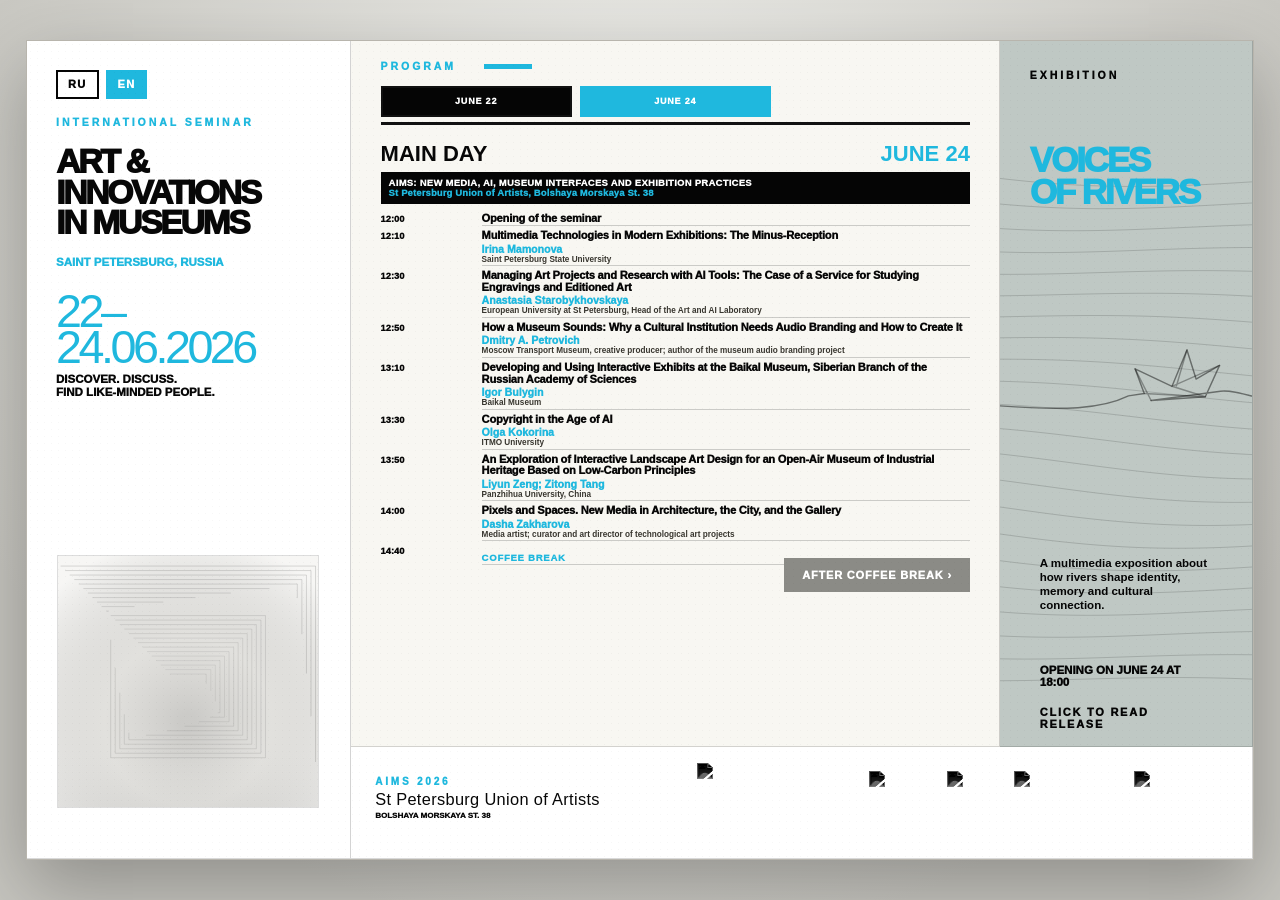
==== AIMs-2026_program_spb.html @ 12ee626b "Add files via upload" ====
<!doctype html>
<html lang="en">
<head>
<meta charset="utf-8"/>
<meta name="viewport" content="width=device-width,initial-scale=1"/>
<title>AIMs 2026 | Programme</title>
<style>

:root {
  --red:#d71920;
  --ink:#070707;
  --paper:#f4f2ea;
  --paper2:#fbfaf5;
  --muted:#716f68;
  --fold:rgba(0,0,0,.13);
}
*{box-sizing:border-box}
html,body{margin:0;min-height:100%;font-family:Arial,Helvetica,sans-serif;background:#cfcfca;color:var(--ink)}
body{overflow:hidden}
button{font:inherit;color:inherit}
.stage{
  width:100vw;height:100vh;padding:clamp(10px,2vw,26px);
  display:grid;place-items:center;
  background:radial-gradient(circle at 50% 25%,#f1f1ed 0,#c6c5bf 78%);
}
.booklet{
  position:relative;
  width:min(1600px,calc(100vw - clamp(20px,4vw,52px)));
  height:min(880px,calc(100vh - clamp(20px,4vw,52px)));
  min-height:660px;
  background:var(--paper);
  display:grid;
  grid-template-columns:.92fr 1.02fr 1.08fr 1.08fr;
  grid-template-rows:1fr 1fr;
  overflow:hidden;
  box-shadow:0 26px 70px rgba(0,0,0,.28);
  border:1px solid #b8b5ad;
}
.booklet::before{
  content:"";position:absolute;inset:0;z-index:4;pointer-events:none;
  background-image:radial-gradient(rgba(0,0,0,.28) .8px,transparent 1px);
  background-size:7px 7px;opacity:.105;mix-blend-mode:multiply;
}
.booklet::after{
  content:"";position:absolute;inset:0;z-index:5;pointer-events:none;
  background:
    linear-gradient(90deg, transparent 24.75%,var(--fold) 25%,transparent 25.45%,
      transparent 49.75%,rgba(0,0,0,.16) 50%,transparent 50.45%,
      transparent 74.75%,var(--fold) 75%,transparent 75.45%);
}
.panel{
  position:relative;overflow:hidden;padding:clamp(22px,2.3vw,38px);
  border-right:1px solid rgba(0,0,0,.17);
  border-bottom:1px solid rgba(0,0,0,.15);
  background:var(--paper2);
}
.panel>*{position:relative;z-index:2}
.dark{background:#050505;color:#f7f5ee}
.canvas{position:absolute;inset:0;width:100%;height:100%;z-index:0;display:block}
.kicker{
  font-weight:950;font-size:clamp(10px,.82vw,13px);
  letter-spacing:.28em;text-transform:uppercase;color:var(--red);
  margin-bottom:clamp(10px,1.4vw,20px);
}
.rule{display:inline-block;width:48px;height:5px;background:var(--red);vertical-align:middle;margin-left:10px}
.title{
  margin:0;
  font-family:"Arial Black",Arial,sans-serif;font-weight:950;
  font-size:clamp(40px,3.25vw,64px);
  line-height:.9;letter-spacing:-.065em;text-transform:uppercase;
}
.title.sm{font-size:clamp(31px,2.75vw,52px)}
.title.xs{font-size:clamp(23px,2.1vw,40px);line-height:.92}
.meta{font-weight:950;text-transform:uppercase;font-size:clamp(11px,.9vw,14px);line-height:1.1}
.red{color:var(--red)}
p{margin:0 0 9px;font-weight:800;font-size:clamp(11px,.9vw,14px);line-height:1.24}
.tiny{font-weight:950;font-size:10px;line-height:1.15;text-transform:uppercase;letter-spacing:.06em}
.cover{grid-row:1/3;background:#fff}
.cover .title{font-size:clamp(32px,2.72vw,50px);max-width:96%;letter-spacing:-.072em}
.cover .date{
  margin:clamp(14px,2vw,24px) 0 8px;
  color:var(--red);
  font-family:"Arial Black",Arial,sans-serif;font-size:clamp(38px,3.45vw,64px);
  line-height:.78;letter-spacing:-.075em;
}
.cover .tagline{margin-top:8px;max-width:220px}
.squareBox{
  position:absolute;left:clamp(26px,2.4vw,40px);right:clamp(26px,2.4vw,40px);bottom:clamp(50px,5.3vh,78px);
  height:31%;min-height:165px;border:1px solid #ddd;background:#f5f5f2;overflow:hidden;
}
.coverMiniLogos{
  position:absolute;left:clamp(28px,2.5vw,42px);bottom:clamp(18px,2.2vh,30px);
  display:flex;align-items:flex-end;gap:22px;color:#111;
}
.coverMiniLogos .aims{font-family:Georgia,serif;font-size:30px;line-height:.8}
.coverMiniLogos .c2{font-weight:950;font-size:11px;line-height:.9;text-transform:lowercase}
.program{grid-column:2;grid-row:1/3;background:#f8f7f2}
.day{display:grid;grid-template-columns:74px 1fr;gap:8px 14px;margin:12px 0 17px;padding-top:12px;border-top:3px solid #111}
.day h3{grid-column:1/-1;margin:0 0 2px;font-family:"Arial Black",Arial,sans-serif;font-size:clamp(17px,1.28vw,22px);line-height:.9;text-transform:uppercase;display:flex;justify-content:space-between;gap:12px}
.time,.item{font-weight:950;font-size:clamp(10px,.78vw,12px);text-transform:uppercase}
.item{border-bottom:1px solid #c9c4bb;padding-bottom:3px}
.programNote{position:absolute;left:clamp(22px,2.3vw,38px);right:clamp(22px,2.3vw,38px);bottom:clamp(22px,2.3vw,38px)}

.expect{grid-column:3;grid-row:1;background:#fff}
.expectList{display:grid;gap:clamp(10px,1.7vh,18px);margin-top:clamp(14px,2.6vh,28px)}
.expectItem{display:grid;grid-template-columns:48px 1fr;align-items:start;gap:12px}
.expectItem::before{content:"";width:48px;height:5px;background:var(--red);margin-top:.6em}
.expectItem span{font-family:"Arial Black",Arial,sans-serif;font-size:clamp(16px,1.42vw,27px);line-height:.96;letter-spacing:-.04em;text-transform:uppercase}

.installation{grid-column:4;grid-row:1;cursor:pointer}
.installation .title{margin-top:clamp(26px,5.8vh,58px);text-shadow:none;color:#050505}
.installation .releaseText{position:absolute;left:clamp(24px,2.3vw,38px);right:clamp(22px,2.3vw,38px);bottom:clamp(14px,1.6vw,24px);background:linear-gradient(90deg,rgba(191,200,196,.95),rgba(191,200,196,.68),transparent);padding:8px 8px 0 0;text-shadow:none;color:#050505}
.installation::after{content:none}

.exhibition{grid-column:3;grid-row:2;cursor:pointer}
.exhibition .title{margin-top:clamp(42px,9vh,92px);text-shadow:0 0 14px rgba(0,0,0,.95)}
.exhibition .releaseText{position:absolute;left:clamp(24px,2.3vw,38px);right:clamp(24px,2.3vw,38px);bottom:clamp(20px,2.3vw,38px);background:linear-gradient(90deg,rgba(0,0,0,.82),rgba(0,0,0,.38),transparent);padding:8px 8px 0 0;text-shadow:0 0 10px rgba(0,0,0,.98)}
.exhibition::after{content:none}
.photoFrame{display:none}.photoFrame.f2{right:10%;top:26%;width:18%;height:21%}

.venue{grid-column:4;grid-row:2;background:#fff}
.venue .placeTop{position:absolute;left:clamp(26px,2.4vw,40px);right:clamp(26px,2.4vw,40px);top:clamp(24px,2.4vw,38px)}
.venue .city{font-family:"Arial Black",Arial,sans-serif;font-size:clamp(40px,3.4vw,62px);line-height:.9;letter-spacing:-.06em;text-transform:uppercase;margin:18px 0 18px}
.venue .loc{font-family:"Arial Black",Arial,sans-serif;font-size:clamp(20px,1.8vw,34px);line-height:.9;letter-spacing:-.045em;text-transform:uppercase;margin-bottom:6px}
.logoStrip{
  position:absolute;left:clamp(20px,1.9vw,32px);right:clamp(20px,1.9vw,32px);bottom:clamp(22px,2.5vh,34px);
  height:clamp(44px,5.8vh,62px);background:#0b0b0b;overflow:hidden;border:1px solid #222;
  display:flex;align-items:center;justify-content:center;padding:6px 20px;
}
.logoRow{display:flex;align-items:center;justify-content:center;gap:clamp(10px,1.25vw,18px);width:100%;height:100%}
.logoRow img{max-height:100%;max-width:23%;object-fit:contain;filter:grayscale(1) contrast(1.15) brightness(1.12)}
.logoFallback{color:#fff;font-family:Georgia,serif;font-size:22px;letter-spacing:.12em;opacity:.9}
.footer{position:absolute;left:clamp(26px,2.4vw,40px);right:clamp(26px,2.4vw,40px);bottom:clamp(18px,2.3vh,30px)}

.tab{position:absolute;top:0;bottom:0;width:20px;background:var(--red);z-index:6;opacity:.96;mix-blend-mode:multiply}
.tab.t1{left:24.15%} .tab.t2{left:74.9%}

.releaseModal{
  position:fixed;inset:0;background:rgba(0,0,0,.72);z-index:100;
  display:none;align-items:center;justify-content:center;padding:24px;
}
.releaseModal.open{display:flex}
.modalCard{
  width:min(760px,calc(100vw - 40px));max-height:min(760px,calc(100vh - 40px));
  overflow:auto;background:#f8f6ee;color:#080808;border:2px solid #111;
  box-shadow:18px 18px 0 rgba(215,25,32,.85);padding:34px 38px;
}
.modalCard h2{font-family:"Arial Black",Arial,sans-serif;font-size:44px;line-height:.9;letter-spacing:-.06em;text-transform:uppercase;margin:0 0 18px}
.modalCard p{font-size:15px;line-height:1.45;font-weight:650;text-transform:none;white-space:pre-line}
.closeBtn{
  position:sticky;top:0;float:right;margin:-16px -16px 12px 16px;
  border:0;background:#050505;color:#fff;padding:10px 13px;cursor:pointer;
  font-weight:950;text-transform:uppercase;letter-spacing:.1em;
}
.clickHint{font-weight:950;letter-spacing:.16em;text-transform:uppercase;color:#bbb;font-size:11px;margin-top:8px}
.projectMeta{font-weight:950;text-transform:uppercase;color:var(--red);font-size:clamp(11px,.9vw,14px);line-height:1.08;margin-top:8px}

.mobilePager{display:none}

@media(max-width:1100px){
  body{overflow:auto}
  .stage{height:auto;min-height:100vh;padding:0;background:#d3d2cc;display:block}
  .booklet{
    width:100%;height:auto;min-height:0;display:block;border:0;box-shadow:none;background:#d3d2cc;overflow:visible;
  }
  .booklet::before,.booklet::after,.tab{display:none}
  .panel{
    min-height:100svh;border:0;border-bottom:1px solid #bcb7ad;padding:32px 24px;
    display:block;
  }
  .expect{min-height:auto;padding-bottom:46px}
  .expectList{margin-top:24px;gap:18px}
  .venue{min-height:auto;padding-bottom:36px}
  .cover .title{font-size:clamp(38px,12vw,70px)}
  .cover .date{font-size:clamp(48px,14vw,86px)}
  .squareBox{left:24px;right:24px;bottom:76px;height:30%;min-height:190px}
  .programNote{position:relative;left:auto;right:auto;bottom:auto;margin-top:22px}
  .day{grid-template-columns:62px 1fr}
  .time,.item{font-size:12px}
  .expectList{gap:26px;margin-top:36px}
  .expectItem span{font-size:clamp(24px,7.4vw,42px)}
  .installation .title,.exhibition .title{margin-top:16vh;font-size:clamp(44px,14vw,78px)}
  .installation .releaseText,.exhibition .releaseText{position:absolute;left:clamp(24px,2.3vw,38px);right:clamp(24px,2.3vw,38px);bottom:clamp(20px,2.3vw,38px);background:linear-gradient(90deg,rgba(0,0,0,.82),rgba(0,0,0,.38),transparent);padding:8px 8px 0 0;text-shadow:0 0 10px rgba(0,0,0,.98)}
  .venue .placeTop,.footer{position:relative;left:auto;right:auto;top:auto;bottom:auto}
  .venue .city{font-size:clamp(48px,15vw,88px)}
  .venue .loc{font-size:clamp(24px,8vw,44px)}
  .logoStrip{position:relative;left:auto;right:auto;bottom:auto;margin:26px 0 0;height:58px}
  .mobilePager{display:none!important}
}

.mobileHint{display:none}
@media(max-width:1100px){
  .mobileHint{
    display:block;position:fixed;right:12px;bottom:12px;z-index:90;
    background:#050505;color:#fff;padding:8px 10px;
    font-weight:950;font-size:10px;letter-spacing:.12em;text-transform:uppercase;
  }
}

.mobileHint{display:none}
@media(max-width:1100px){
  .mobileHint{
    display:block;position:fixed;right:12px;bottom:12px;z-index:90;
    background:#050505;color:#fff;padding:8px 10px;
    font-weight:950;font-size:10px;letter-spacing:.12em;text-transform:uppercase;
  }
  .expect{min-height:auto;padding-bottom:46px}
  .expectList{margin-top:24px;gap:18px}
}

/* v15 overrides */
.booklet{grid-template-columns:.92fr 1.02fr 1.08fr 1.08fr!important}
.tab.t1,.tab.t2{display:none!important}
.program{border-left:18px solid var(--red);padding-left:clamp(22px,2.3vw,38px)!important}
.exhibition{grid-column:3!important;grid-row:1/3!important;min-height:100%!important;padding-right:clamp(22px,2.3vw,38px)!important}
.installation{grid-column:4!important;grid-row:1!important;min-height:0!important}
.venue{grid-column:4!important;grid-row:2!important}
.exhibition .title{margin-top:clamp(86px,18vh,160px)!important}
.exhibition .releaseText{bottom:clamp(26px,3vh,44px)!important}
.installation .title{margin-top:clamp(32px,6.5vh,68px)!important}
.installation .releaseText{bottom:clamp(18px,2.2vh,30px)!important}
@media(max-width:1100px){
  .booklet{display:flex!important;flex-direction:column!important}
  .program{border-left:0!important;padding-left:24px!important}
  .cover{order:1}.program{order:2}.installation{order:3}.exhibition{order:4}.venue{order:5}
  .exhibition{grid-column:auto!important;grid-row:auto!important;min-height:100svh!important}
  .installation{grid-column:auto!important;grid-row:auto!important;min-height:100svh!important}
}


/* v17 layout: two long exhibition panels + shared bottom location strip */
.booklet{
  grid-template-columns:.92fr 1.02fr 1.08fr 1.08fr!important;
  grid-template-rows:3fr 1fr!important;
}
.exhibition{
  grid-column:3!important;
  grid-row:1!important;
  min-height:0!important;
  padding-right:clamp(22px,2.3vw,38px)!important;
}
.installation{
  grid-column:4!important;
  grid-row:1!important;
  min-height:0!important;
}
.venue{
  grid-column:3/5!important;
  grid-row:2!important;
  z-index:2!important;
  display:grid!important;
  grid-template-columns:1fr 1fr!important;
  gap:clamp(18px,2vw,34px)!important;
  align-items:center!important;
  padding:clamp(18px,2vw,30px)!important;
}
.venue .placeTop{
  position:relative!important;
  left:auto!important;right:auto!important;top:auto!important;
}
.venue .city{
  font-size:clamp(28px,2.35vw,44px)!important;
  margin:0 0 8px!important;
}
.venue .loc{
  font-size:clamp(15px,1.18vw,22px)!important;
  margin:0 0 4px!important;
}
.logoStrip{
  position:relative!important;
  left:auto!important;right:auto!important;bottom:auto!important;
  height:clamp(44px,6vh,64px)!important;
  margin:0!important;
}
.footer{display:none!important}
.exhibition .title{
  margin-top:clamp(46px,8vh,90px)!important;
}
.installation .title{
  margin-top:clamp(42px,7vh,82px)!important;
}
.exhibition .releaseText,
.installation .releaseText{
  bottom:clamp(18px,2.2vh,32px)!important;
}
@media(max-width:1100px){
  .booklet{
    grid-template-rows:none!important;
    display:flex!important;
    flex-direction:column!important;
  }
  .cover{order:1}
  .program{order:2}
  .installation{order:3}
  .exhibition{order:4}
  .venue{
    order:5;
    grid-column:auto!important;
    grid-row:auto!important;
    display:block!important;
    min-height:auto!important;
    padding:32px 24px 38px!important;
  }
  .logoStrip{
    height:58px!important;
    margin-top:24px!important;
  }
}


/* v18 fixes */
.booklet{
  grid-template-columns:.88fr 1fr 1fr 1fr!important;
  grid-template-rows:3fr 1fr!important;
}
.program,.exhibition,.installation{width:auto!important}
.tab,.tab.t1,.tab.t2{display:none!important}
.program{
  border-left:0!important;
  padding-left:clamp(22px,2.3vw,38px)!important;
}
.exhibition{
  grid-column:3!important;
  grid-row:1!important;
  min-height:0!important;
}
.installation{
  grid-column:4!important;
  grid-row:1!important;
  min-height:0!important;
}
.venue{
  grid-column:3/5!important;
  grid-row:2!important;
  display:grid!important;
  grid-template-columns:1fr 1fr!important;
  gap:clamp(18px,2vw,34px)!important;
  align-items:center!important;
  padding:clamp(18px,2vw,30px)!important;
  box-shadow:none!important;
}
.booklet:after{
  background:
    linear-gradient(90deg,
      transparent 21.75%,rgba(0,0,0,.11) 22%,transparent 22.35%,
      transparent 46.5%,rgba(0,0,0,.13) 46.75%,transparent 47.1%,
      transparent 71.5%,rgba(0,0,0,.11) 71.75%,transparent 72.1%)!important;
}
.exhibition::after{
  content:""!important;
  position:absolute!important;
  right:-10%!important;
  top:22%!important;
  width:min(23vw,260px)!important;
  height:min(23vw,260px)!important;
  border-radius:50%!important;
  background:rgba(215,25,32,.38)!important;
  z-index:1!important;
  mix-blend-mode:screen!important;
  pointer-events:none!important;
}
.exhibition .title{margin-top:clamp(48px,8vh,92px)!important}
.installation .title{margin-top:clamp(42px,7vh,82px)!important}
.venue .placeTop{
  position:relative!important;
  left:auto!important;right:auto!important;top:auto!important;
}
.venue .city{font-size:clamp(28px,2.35vw,44px)!important;margin:0 0 8px!important}
.venue .loc{font-size:clamp(15px,1.18vw,22px)!important;margin:0 0 4px!important}
.logoStrip{
  position:relative!important;
  left:auto!important;right:auto!important;bottom:auto!important;
  height:clamp(44px,6vh,64px)!important;
  margin:0!important;
}
.footer{display:none!important}
@media(max-width:1100px){
  .booklet{display:flex!important;flex-direction:column!important}
  .cover{order:1}.program{order:2}.installation{order:3}.exhibition{order:4}.venue{order:5}
  .installation,.exhibition{min-height:100svh!important;grid-column:auto!important;grid-row:auto!important}
  .venue{
    grid-column:auto!important;grid-row:auto!important;
    display:block!important;min-height:auto!important;
    padding:32px 24px 38px!important;
  }
  .logoStrip{height:58px!important;margin-top:24px!important}
  .booklet:after{display:none!important}
}


/* v19 fixes */
.booklet{
  grid-template-columns:.88fr 1fr 1fr 1fr!important;
  grid-template-rows:3fr 1fr!important;
}
.booklet:after{display:none!important}
.tab,.tab.t1,.tab.t2{display:none!important}

/* keep both exhibition panels black on all sizes and keep titles visible */
.installation,
.installation.dark{
  background:#050505!important;
  color:#f7f5ee!important;
}
.installation .title{
  color:#f7f5ee!important;
  margin-top:clamp(34px,6.2vh,70px)!important;
  text-shadow:0 0 14px rgba(0,0,0,.95)!important;
}
.installation .releaseText{
  background:linear-gradient(90deg,rgba(0,0,0,.78),rgba(0,0,0,.36),transparent)!important;
  color:#f7f5ee!important;
  text-shadow:0 0 10px rgba(0,0,0,.98)!important;
  bottom:clamp(16px,2vh,30px)!important;
}
.exhibition .title{
  margin-top:clamp(44px,7vh,82px)!important;
}
.exhibition .releaseText{
  bottom:clamp(16px,2vh,30px)!important;
}

/* flat, compact location/partners strip */
.venue{
  grid-column:3/5!important;
  grid-row:2!important;
  display:grid!important;
  grid-template-columns:auto 1fr!important;
  gap:clamp(16px,2vw,28px)!important;
  align-items:center!important;
  min-height:0!important;
  padding:clamp(12px,1.45vw,20px) clamp(18px,2vw,28px)!important;
  box-shadow:none!important;
}
.venue .placeTop{
  position:relative!important;
  left:auto!important;right:auto!important;top:auto!important;
}
.venue .city{display:none!important}
.venue .kicker{margin-bottom:8px!important}
.venue .loc{
  font-size:clamp(18px,1.45vw,26px)!important;
  margin:0 0 4px!important;
  line-height:.92!important;
}
.venue .meta{
  font-size:clamp(10px,.72vw,12px)!important;
}
.logoStrip{
  position:relative!important;
  left:auto!important;right:auto!important;bottom:auto!important;
  height:clamp(38px,5vh,54px)!important;
  margin:0!important;
  padding:5px 10px!important;
}
.logoRow{
  justify-content:flex-end!important;
  gap:clamp(12px,1.6vw,24px)!important;
}
.logoRow img{
  max-height:100%!important;
  max-width:22%!important;
}
.footer{display:none!important}

@media(max-width:1100px){
  .booklet{
    display:flex!important;
    flex-direction:column!important;
    grid-template-rows:none!important;
  }
  .booklet:after{display:none!important}
  .cover{order:1}
  .program{order:2}
  .installation{order:3}
  .exhibition{order:4}
  .venue{order:5}
  .installation,.exhibition{
    min-height:100svh!important;
    grid-column:auto!important;
    grid-row:auto!important;
  }
  .installation .title,.exhibition .title{
    margin-top:clamp(52px,12vh,96px)!important;
  }
  .venue{
    display:block!important;
    min-height:auto!important;
    padding:24px 24px 28px!important;
  }
  .logoStrip{
    height:54px!important;
    margin-top:20px!important;
  }
  .logoRow{justify-content:center!important}
}


/* v20 requested fixes */
html,body{overflow-x:hidden!important}
.stage{overflow-x:hidden!important}
.booklet{grid-template-columns:.98fr 1fr 1fr 1fr!important}
.cover .title{font-size:clamp(30px,2.55vw,48px)!important;max-width:92%!important}
.cover .date{font-size:clamp(36px,3.28vw,60px)!important}
.logoStrip{background:#fff!important;border:1px solid rgba(0,0,0,.12)!important}
.logoRow img{filter:grayscale(1) invert(1) contrast(1.2)!important;mix-blend-mode:multiply!important}
.mobileHint{
  min-width:34px!important;height:34px!important;display:none;align-items:center!important;justify-content:center!important;
  padding:0!important;font-size:22px!important;line-height:1!important;letter-spacing:0!important;
}
.cardBack{position:absolute;inset:0;z-index:8;display:none;padding:clamp(24px,2.3vw,38px);overflow:auto}
.installation .cardBack,.exhibition .cardBack{background:#050505;color:#f7f5ee}
.flipped > canvas,.flipped > .kicker,.flipped > .title,.flipped > .releaseText{visibility:hidden}
.flipped .cardBack{display:block}
.cardBack .title{margin-top:clamp(16px,3vh,34px)!important}
.cardBack p{max-width:92%;font-size:clamp(11px,.82vw,14px);line-height:1.28}
.cardBack .clickHint{position:absolute;left:clamp(24px,2.3vw,38px);bottom:clamp(18px,2.2vh,30px)}
@media(max-width:1100px){
  html,body{width:100%!important;max-width:100%!important;overflow-x:hidden!important}
  .stage{width:100%!important;overflow-x:hidden!important}
  .booklet{width:100%!important;max-width:100%!important;overflow-x:hidden!important}
  .panel{width:100%!important;max-width:100%!important;overflow:hidden!important}
  .cover .title{font-size:clamp(36px,11vw,64px)!important;max-width:100%!important}
  .cover .date{font-size:clamp(46px,13vw,82px)!important;max-width:100%!important}
  .squareBox{position:relative!important;left:auto!important;right:auto!important;bottom:auto!important;width:100%!important;height:32vh!important;min-height:190px!important;margin-top:26px!important}
  .cover{min-height:auto!important;padding-bottom:38px!important}
  .mobileHint{display:flex!important}
  .mobilePager{display:none!important}
  .logoStrip{background:#fff!important}
  .exhibition .releaseText{right:80px!important}
  .cardBack{padding:32px 24px}
  .cardBack p{font-size:14px;line-height:1.34;max-width:100%}
}


/* v21 final refinements */
@media(max-width:1100px){
  .program{
    min-height:auto!important;
    padding-bottom:34px!important;
  }
  .program .day:last-of-type{margin-bottom:0!important}
}

/* align short descriptions in installation/exhibition */
.installation .releaseText,
.exhibition .releaseText{
  top:auto!important;
  bottom:clamp(18px,2.2vh,30px)!important;
  min-height:122px!important;
}
.installation .releaseText{
  background:rgba(255,255,255,.05)!important;
  backdrop-filter:blur(7px)!important;
  -webkit-backdrop-filter:blur(7px)!important;
  padding:10px 10px 4px!important;
  border:1px solid rgba(255,255,255,.08)!important;
}
.exhibition .releaseText{
  padding:10px 10px 4px!important;
}

/* location and partners: flatter, less air, no frame around partners */
.booklet{
  grid-template-rows:3.35fr .65fr!important;
}
.venue{
  padding:clamp(8px,.9vw,14px) clamp(16px,1.5vw,22px)!important;
  gap:clamp(12px,1.4vw,22px)!important;
}
.venue .kicker{margin-bottom:4px!important}
.venue .loc{
  font-size:clamp(14px,1.05vw,20px)!important;
  line-height:.95!important;
}
.venue .meta{font-size:clamp(9px,.64vw,11px)!important}
.logoStrip{
  border:0!important;
  background:transparent!important;
  height:clamp(34px,4.5vh,48px)!important;
  padding:0!important;
}
.logoRow img{
  filter:grayscale(1) invert(1) contrast(1.2)!important;
  mix-blend-mode:multiply!important;
}
.logoRow{gap:clamp(10px,1.2vw,18px)!important}

/* flip-card releases: keep much more text in a controlled scroll */
.releaseFull{
  padding:clamp(20px,2vw,32px)!important;
}
.releaseFull .title{
  margin-top:clamp(10px,1.8vh,24px)!important;
  font-size:clamp(28px,2.35vw,46px)!important;
}
.releaseScroll{
  max-height:calc(100% - 155px);
  overflow:auto;
  padding-right:8px;
  margin-top:12px;
}
.releaseScroll p{
  font-size:clamp(10px,.72vw,13px)!important;
  line-height:1.26!important;
  font-weight:650!important;
  max-width:96%!important;
  margin-bottom:8px!important;
}
.releaseFull .projectMeta{
  position:absolute;
  left:clamp(20px,2vw,32px);
  right:clamp(20px,2vw,32px);
  bottom:36px;
}
.releaseFull .clickHint{
  bottom:14px!important;
}
@media(max-width:1100px){
  .booklet{grid-template-rows:none!important}
  .venue{padding:18px 24px 24px!important}
  .logoStrip{height:44px!important;margin-top:14px!important}
  .installation .releaseText,
  .exhibition .releaseText{
    min-height:118px!important;
  }
  .releaseScroll{
    max-height:calc(100% - 180px);
  }
  .releaseScroll p{
    font-size:13px!important;
    line-height:1.3!important;
  }
}


/* v24 stable rollback/final fixes */
html,body{overflow-x:hidden!important}
.stage{overflow-x:hidden!important}

/* desktop composition */
.booklet{
  grid-template-columns:.88fr 1fr 1fr 1fr!important;
  grid-template-rows:3.35fr .65fr!important;
}
.booklet:after{display:none!important}
.tab,.tab.t1,.tab.t2{display:none!important}

.cover .title{
  font-size:clamp(30px,2.55vw,48px)!important;
  max-width:92%!important;
}
.cover .date{
  font-size:clamp(36px,3.28vw,60px)!important;
}

/* Program */
.program{
  grid-column:2!important;
  grid-row:1/3!important;
  border-left:0!important;
  padding-left:clamp(22px,2.3vw,38px)!important;
}
.programNote{display:none!important}

/* exhibitions */
#voices{
  grid-column:4!important;
  grid-row:1!important;
}
#line{
  grid-column:3!important;
  grid-row:1!important;
}
#voices,#line{
  min-height:0!important;
  overflow:hidden!important;
}

/* location strip */
.venue{
  grid-column:3/5!important;
  grid-row:2!important;
  display:grid!important;
  grid-template-columns:auto 1fr!important;
  gap:clamp(12px,1.5vw,22px)!important;
  align-items:center!important;
  min-height:0!important;
  padding:clamp(8px,.9vw,14px) clamp(16px,1.5vw,22px)!important;
  box-shadow:none!important;
}
.venue .placeTop{
  position:relative!important;
  left:auto!important;right:auto!important;top:auto!important;
}
.venue .city{display:none!important}
.venue .kicker{margin-bottom:4px!important}
.venue .loc{
  font-size:clamp(14px,1.05vw,20px)!important;
  line-height:.95!important;
  margin:0 0 3px!important;
}
.venue .meta{font-size:clamp(9px,.64vw,11px)!important}
.logoStrip{
  position:relative!important;
  left:auto!important;right:auto!important;bottom:auto!important;
  height:clamp(34px,4.5vh,48px)!important;
  margin:0!important;
  padding:0!important;
  background:transparent!important;
  border:0!important;
}
.logoRow{
  justify-content:flex-end!important;
  gap:clamp(10px,1.2vw,18px)!important;
}
.logoRow img{
  max-height:100%!important;
  max-width:22%!important;
  object-fit:contain!important;
  filter:grayscale(1) invert(1) contrast(1.2)!important;
  mix-blend-mode:multiply!important;
}
.footer{display:none!important}

/* Voices front: grey river panel on every size */
#voices:not(.flipped),
#voices:not(.flipped).dark{
  background:#bfc8c4!important;
  color:#050505!important;
}
#voices:not(.flipped) .kicker,
#voices:not(.flipped) .title,
#voices:not(.flipped) .releaseText,
#voices:not(.flipped) .projectMeta,
#voices:not(.flipped) .clickHint{
  color:#050505!important;
  text-shadow:none!important;
  visibility:visible!important;
}
#voices:not(.flipped) .title{
  margin-top:clamp(42px,7vh,82px)!important;
}
#voices:not(.flipped) .releaseText{
  background:transparent!important;
  border:0!important;
  box-shadow:none!important;
  backdrop-filter:none!important;
  -webkit-backdrop-filter:none!important;
}
#voices:not(.flipped) canvas{
  visibility:visible!important;
  opacity:1!important;
}

/* On the Line front */
#line:not(.flipped){
  background:#050505!important;
  color:#f7f5ee!important;
  position:relative!important;
}
#line:not(.flipped)::after{
  content:""!important;
  position:absolute!important;
  right:clamp(-70px,-4.5vw,-34px)!important;
  top:clamp(96px,20%,180px)!important;
  width:clamp(150px,16vw,230px)!important;
  height:clamp(150px,16vw,230px)!important;
  border-radius:50%!important;
  background:rgba(215,25,32,.42)!important;
  z-index:1!important;
  mix-blend-mode:screen!important;
  pointer-events:none!important;
}
#line:not(.flipped) .kicker,
#line:not(.flipped) .title,
#line:not(.flipped) .releaseText{
  position:relative!important;
  z-index:3!important;
}
#line:not(.flipped) .title{
  margin-top:clamp(44px,7vh,82px)!important;
}
#line:not(.flipped) .releaseText{
  background:linear-gradient(90deg,rgba(0,0,0,.72),rgba(0,0,0,.34),transparent)!important;
  bottom:clamp(18px,2.2vh,30px)!important;
}

/* align card-front descriptions */
#voices:not(.flipped) .releaseText,
#line:not(.flipped) .releaseText{
  height:132px!important;
  min-height:132px!important;
  display:flex!important;
  flex-direction:column!important;
  justify-content:flex-start!important;
  padding:10px 10px 4px!important;
}
#voices:not(.flipped) .releaseText > p:first-child,
#line:not(.flipped) .releaseText > p:first-child{
  min-height:42px!important;
  margin-bottom:8px!important;
}
#voices:not(.flipped) .cardBack,
#line:not(.flipped) .cardBack{display:none!important}

/* Flip side */
#voices.flipped,
#line.flipped{
  background:#050505!important;
  color:#f7f5ee!important;
  overflow:hidden!important;
}
.flipped > canvas,
.flipped > .kicker,
.flipped > .title,
.flipped > .releaseText{
  visibility:hidden!important;
}
.flipped .cardBack{
  display:flex!important;
  flex-direction:column!important;
  position:absolute!important;
  inset:0!important;
  background:#050505!important;
  color:#f7f5ee!important;
  padding:clamp(20px,2vw,32px)!important;
  overflow:hidden!important;
  z-index:10!important;
}
.cardBack .title{
  color:#f7f5ee!important;
  visibility:visible!important;
  margin-top:clamp(10px,1.8vh,24px)!important;
  font-size:clamp(28px,2.35vw,46px)!important;
}
.releaseScroll{
  flex:1 1 auto!important;
  min-height:0!important;
  overflow-y:auto!important;
  overflow-x:hidden!important;
  padding-right:10px!important;
  margin-top:12px!important;
  scrollbar-width:thin!important;
  scrollbar-color:rgba(215,25,32,.8) rgba(255,255,255,.08)!important;
}
.releaseScroll::-webkit-scrollbar{width:7px!important}
.releaseScroll::-webkit-scrollbar-track{
  background:rgba(255,255,255,.08)!important;
  border-radius:999px!important;
}
.releaseScroll::-webkit-scrollbar-thumb{
  background:linear-gradient(180deg,rgba(215,25,32,.25),rgba(215,25,32,.95),rgba(215,25,32,.25))!important;
  border-radius:999px!important;
}
.releaseScroll p{
  font-size:clamp(10px,.72vw,13px)!important;
  line-height:1.26!important;
  font-weight:650!important;
  max-width:96%!important;
  margin-bottom:8px!important;
}
.releaseFull .projectMeta{
  position:relative!important;
  bottom:auto!important;
  left:auto!important;
  right:auto!important;
  background:#050505!important;
  padding-top:6px!important;
  margin-top:8px!important;
}
.releaseFull .clickHint{
  position:relative!important;
  bottom:auto!important;
  left:auto!important;
  background:#050505!important;
  padding-top:4px!important;
  margin-top:4px!important;
}

/* Mobile */
@media(max-width:1100px){
  .stage,.booklet,.panel{
    max-width:100%!important;
    overflow-x:hidden!important;
  }
  .booklet{
    display:flex!important;
    flex-direction:column!important;
    grid-template-rows:none!important;
    width:100%!important;
  }
  .cover{order:1}
  .program{order:2}
  #voices{order:3}
  #line{order:4}
  .venue{order:5}

  .program{
    min-height:auto!important;
    grid-column:auto!important;
    grid-row:auto!important;
    padding-bottom:34px!important;
    border-left:0!important;
    padding-left:24px!important;
  }
  #voices,#line{
    grid-column:auto!important;
    grid-row:auto!important;
    min-height:100svh!important;
    width:100%!important;
    max-width:100%!important;
    padding:32px 24px!important;
  }
  #voices:not(.flipped){
    background:#bfc8c4!important;
    color:#050505!important;
  }
  #voices:not(.flipped) .title,
  #line:not(.flipped) .title{
    margin-top:clamp(52px,12vh,96px)!important;
    font-size:clamp(44px,14vw,78px)!important;
    line-height:.88!important;
  }
  #voices:not(.flipped) .releaseText,
  #line:not(.flipped) .releaseText{
    height:150px!important;
    min-height:150px!important;
    bottom:34px!important;
    left:24px!important;
    right:24px!important;
  }
  #line:not(.flipped) .releaseText{
    right:92px!important;
  }
  #line:not(.flipped)::after{
    right:clamp(-58px,-14vw,-28px)!important;
    top:clamp(155px,23%,245px)!important;
    width:clamp(136px,36vw,190px)!important;
    height:clamp(136px,36vw,190px)!important;
  }
  .venue{
    grid-column:auto!important;
    grid-row:auto!important;
    display:block!important;
    min-height:auto!important;
    padding:18px 24px 24px!important;
  }
  .logoStrip{
    height:44px!important;
    margin-top:14px!important;
  }
  .logoRow{justify-content:center!important}

  .releaseScroll p{
    font-size:13px!important;
    line-height:1.3!important;
  }
  .flipped .cardBack{
    padding:32px 24px!important;
  }
}

/* Light arrow with context-aware color */
.mobileHint{
  background:transparent!important;
  border:0!important;
  box-shadow:none!important;
  text-shadow:none!important;
  opacity:.82!important;
  font-size:19px!important;
  font-weight:400!important;
  color:#fff!important;
}
.mobileHint.darkArrow{color:#050505!important}
.mobileHint.lightArrow{color:#fff!important}
.mobileHint::before{content:"⌄";font-weight:400}
.mobileHint.atBottom::before{content:"⌃"}


/* v25 composition fix */
#line:not(.flipped)::after{
  right:clamp(-105px,-7vw,-58px)!important;
  top:clamp(112px,22%,190px)!important;
  width:clamp(135px,13.5vw,205px)!important;
  height:clamp(135px,13.5vw,205px)!important;
  opacity:.9!important;
}
#line:not(.flipped) .releaseText,
#voices:not(.flipped) .releaseText{
  bottom:clamp(54px,7.8vh,86px)!important;
  height:132px!important;
  min-height:132px!important;
}
#line:not(.flipped) .releaseText{
  max-width:72%!important;
  right:auto!important;
  left:clamp(24px,2.3vw,38px)!important;
  background:linear-gradient(90deg,rgba(0,0,0,.78),rgba(0,0,0,.42),transparent)!important;
}
#voices:not(.flipped) .releaseText{
  left:clamp(24px,2.3vw,38px)!important;
  right:clamp(24px,2.3vw,38px)!important;
}
#voices:not(.flipped) .projectMeta{
  color:var(--red)!important;
}
@media(max-width:1100px){
  #line:not(.flipped) .releaseText,
  #voices:not(.flipped) .releaseText{
    bottom:34px!important;
    height:150px!important;
    min-height:150px!important;
  }
  #line:not(.flipped) .releaseText{
    max-width:calc(100% - 116px)!important;
    right:auto!important;
  }
  #line:not(.flipped)::after{
    right:clamp(-76px,-18vw,-42px)!important;
    top:clamp(165px,24%,250px)!important;
    width:clamp(120px,32vw,168px)!important;
    height:clamp(120px,32vw,168px)!important;
  }
}


/* v26: final placement correction */

/* Put On the Line front text to the same lower level as Voices */
#line:not(.flipped) .releaseText{
  position:absolute!important;
  left:clamp(24px,2.3vw,38px)!important;
  right:auto!important;
  top:auto!important;
  bottom:clamp(54px,7.8vh,86px)!important;
  max-width:68%!important;
  height:132px!important;
  min-height:132px!important;
  display:flex!important;
  flex-direction:column!important;
  justify-content:flex-start!important;
  background:linear-gradient(90deg,rgba(0,0,0,.78),rgba(0,0,0,.38),transparent)!important;
  padding:10px 10px 4px!important;
  z-index:4!important;
}

/* Keep the title clear and separate from the description */
#line:not(.flipped) .title{
  margin-top:clamp(44px,7vh,82px)!important;
  max-width:72%!important;
  z-index:4!important;
}

/* Move the red circle and rectangle to the right so they do not invade text */
#line:not(.flipped)::after{
  right:clamp(-105px,-7vw,-58px)!important;
  top:clamp(112px,22%,190px)!important;
  width:clamp(135px,13.5vw,205px)!important;
  height:clamp(135px,13.5vw,205px)!important;
  opacity:.86!important;
}

/* Keep Voices and On the Line card-front descriptions aligned */
#voices:not(.flipped) .releaseText{
  position:absolute!important;
  top:auto!important;
  bottom:clamp(54px,7.8vh,86px)!important;
  height:132px!important;
  min-height:132px!important;
}

/* Mobile: preserve the same internal composition as desktop, only scaled */
@media(max-width:1100px){
  #voices:not(.flipped),
  #line:not(.flipped){
    min-height:100svh!important;
    padding:32px 24px!important;
  }

  #voices:not(.flipped) .title,
  #line:not(.flipped) .title{
    margin-top:clamp(52px,12vh,96px)!important;
    font-size:clamp(44px,14vw,78px)!important;
    line-height:.88!important;
    max-width:76%!important;
  }

  #voices:not(.flipped) .releaseText,
  #line:not(.flipped) .releaseText{
    position:absolute!important;
    top:auto!important;
    bottom:34px!important;
    left:24px!important;
    height:150px!important;
    min-height:150px!important;
    max-width:none!important;
    width:auto!important;
  }

  #voices:not(.flipped) .releaseText{
    right:24px!important;
  }

  #line:not(.flipped) .releaseText{
    right:96px!important;
    background:linear-gradient(90deg,rgba(0,0,0,.78),rgba(0,0,0,.38),transparent)!important;
  }

  #line:not(.flipped)::after{
    right:clamp(-76px,-18vw,-42px)!important;
    top:clamp(155px,23%,245px)!important;
    width:clamp(120px,32vw,168px)!important;
    height:clamp(120px,32vw,168px)!important;
  }
}


/* v27: align card front typography and tighten bottom venue strip */

/* give more vertical height to exhibition/installation, less to venue */
.booklet{
  grid-template-rows:3.7fr .3fr!important;
}

/* make venue flatter and remove excessive bottom air */
.venue{
  padding:clamp(6px,.72vw,10px) clamp(16px,1.4vw,22px)!important;
  gap:clamp(10px,1.2vw,18px)!important;
}
.venue .kicker{
  margin-bottom:2px!important;
  font-size:clamp(9px,.68vw,11px)!important;
}
.venue .loc{
  font-size:clamp(13px,.95vw,18px)!important;
  line-height:.92!important;
  margin:0 0 2px!important;
}
.venue .meta{
  font-size:clamp(8px,.58vw,10px)!important;
}
.logoStrip{
  height:clamp(30px,3.8vh,42px)!important;
}

/* front descriptions: same vertical rhythm for both cards */
#line:not(.flipped) .releaseText,
#voices:not(.flipped) .releaseText{
  bottom:clamp(34px,5.2vh,58px)!important;
  height:148px!important;
  min-height:148px!important;
  display:grid!important;
  grid-template-rows:auto auto auto!important;
  align-content:start!important;
  row-gap:12px!important;
  padding:10px 10px 4px!important;
}

#line:not(.flipped) .releaseText > p:first-child,
#voices:not(.flipped) .releaseText > p:first-child{
  min-height:54px!important;
  margin:0!important;
}

#line:not(.flipped) .projectMeta,
#voices:not(.flipped) .projectMeta{
  margin:0!important;
  padding:0!important;
  line-height:1.08!important;
  align-self:start!important;
}

#line:not(.flipped) .clickHint,
#voices:not(.flipped) .clickHint{
  margin:0!important;
  padding:0!important;
  align-self:start!important;
  line-height:1.1!important;
}

/* On the Line: keep red project text below white description, no overlap */
#line:not(.flipped) .releaseText{
  max-width:72%!important;
  background:linear-gradient(90deg,rgba(0,0,0,.78),rgba(0,0,0,.36),transparent)!important;
}

/* Mobile: keep the same card composition logic, just scaled */
@media(max-width:1100px){
  .booklet{
    grid-template-rows:none!important;
  }
  #voices:not(.flipped),
  #line:not(.flipped){
    min-height:100svh!important;
    padding:32px 24px!important;
  }

  #voices:not(.flipped) .title,
  #line:not(.flipped) .title{
    margin-top:clamp(52px,12vh,96px)!important;
    font-size:clamp(44px,14vw,78px)!important;
    line-height:.88!important;
    max-width:76%!important;
  }

  #voices:not(.flipped) .releaseText,
  #line:not(.flipped) .releaseText{
    bottom:34px!important;
    height:170px!important;
    min-height:170px!important;
    display:grid!important;
    grid-template-rows:auto auto auto!important;
    row-gap:12px!important;
    align-content:start!important;
  }

  #voices:not(.flipped) .releaseText{
    left:24px!important;
    right:24px!important;
  }

  #line:not(.flipped) .releaseText{
    left:24px!important;
    right:96px!important;
    max-width:none!important;
  }

  #voices:not(.flipped) .releaseText > p:first-child,
  #line:not(.flipped) .releaseText > p:first-child{
    min-height:66px!important;
    margin:0!important;
  }

  #voices:not(.flipped) .projectMeta,
  #line:not(.flipped) .projectMeta,
  #voices:not(.flipped) .clickHint,
  #line:not(.flipped) .clickHint{
    margin:0!important;
  }

  .venue{
    padding:14px 24px 18px!important;
  }
  .logoStrip{
    height:38px!important;
    margin-top:10px!important;
  }
}


/* v28: mobile card fronts must match desktop composition */
@media(max-width:1100px){
  #voices:not(.flipped){
    background:#bfc8c4!important;
    color:#050505!important;
    min-height:100svh!important;
    position:relative!important;
    overflow:hidden!important;
    padding:32px 24px!important;
  }

  #voices:not(.flipped) canvas{
    visibility:visible!important;
    opacity:1!important;
    z-index:0!important;
  }

  #voices:not(.flipped) .kicker{
    display:block!important;
    visibility:visible!important;
    position:relative!important;
    z-index:3!important;
    color:#050505!important;
    text-shadow:none!important;
    margin-bottom:0!important;
  }

  #voices:not(.flipped) .title{
    display:block!important;
    visibility:visible!important;
    position:relative!important;
    z-index:3!important;
    color:#050505!important;
    text-shadow:none!important;
    margin-top:clamp(52px,12vh,96px)!important;
    font-size:clamp(44px,14vw,78px)!important;
    line-height:.88!important;
    max-width:86%!important;
  }

  #voices:not(.flipped) .releaseText{
    display:grid!important;
    visibility:visible!important;
    position:absolute!important;
    z-index:3!important;
    left:24px!important;
    right:24px!important;
    bottom:34px!important;
    height:170px!important;
    min-height:170px!important;
    grid-template-rows:auto auto auto!important;
    row-gap:12px!important;
    align-content:start!important;
    background:transparent!important;
    border:0!important;
    box-shadow:none!important;
    backdrop-filter:none!important;
    -webkit-backdrop-filter:none!important;
    color:#050505!important;
    text-shadow:none!important;
    padding:10px 10px 4px!important;
  }

  #voices:not(.flipped) .releaseText p,
  #voices:not(.flipped) .projectMeta,
  #voices:not(.flipped) .clickHint{
    color:#050505!important;
    text-shadow:none!important;
    visibility:visible!important;
    margin:0!important;
  }

  #voices:not(.flipped) .projectMeta{
    color:var(--red)!important;
  }

  #voices:not(.flipped) .releaseText > p:first-child{
    min-height:66px!important;
  }

  #line:not(.flipped){
    min-height:100svh!important;
    position:relative!important;
    overflow:hidden!important;
    padding:32px 24px!important;
  }

  #line:not(.flipped) .kicker,
  #line:not(.flipped) .title,
  #line:not(.flipped) .releaseText{
    visibility:visible!important;
    display:block!important;
    z-index:3!important;
  }

  #line:not(.flipped) .title{
    margin-top:clamp(52px,12vh,96px)!important;
    font-size:clamp(44px,14vw,78px)!important;
    line-height:.88!important;
    max-width:76%!important;
  }

  #line:not(.flipped) .releaseText{
    position:absolute!important;
    left:24px!important;
    right:96px!important;
    bottom:34px!important;
    height:170px!important;
    min-height:170px!important;
    display:grid!important;
    grid-template-rows:auto auto auto!important;
    row-gap:12px!important;
    align-content:start!important;
    padding:10px 10px 4px!important;
  }
}

/* desktop: keep descriptions aligned and visible */
#voices:not(.flipped) .projectMeta{
  color:var(--red)!important;
}

#voices:not(.flipped) .releaseText,
#line:not(.flipped) .releaseText{
  bottom:clamp(34px,5.2vh,58px)!important;
}

/* smaller bottom strip, more room for cards */
.booklet{
  grid-template-rows:3.7fr .3fr!important;
}
.venue{
  padding:clamp(6px,.72vw,10px) clamp(16px,1.4vw,22px)!important;
}
.logoStrip{
  height:clamp(30px,3.8vh,42px)!important;
}


/* v29 hard mobile/front fix */
#voices:not(.flipped){
  background:#bfc8c4!important;
  color:#050505!important;
}
#voices:not(.flipped) canvas#river{
  display:block!important;
  visibility:visible!important;
  opacity:1!important;
}
#voices:not(.flipped) > .kicker,
#voices:not(.flipped) > .title,
#voices:not(.flipped) > .releaseText{
  display:block!important;
  visibility:visible!important;
  opacity:1!important;
  color:#050505!important;
  text-shadow:none!important;
}
#voices:not(.flipped) > .title{
  position:relative!important;
  z-index:4!important;
}
#voices:not(.flipped) > .releaseText{
  position:absolute!important;
  z-index:4!important;
  background:transparent!important;
  border:0!important;
  box-shadow:none!important;
  backdrop-filter:none!important;
  -webkit-backdrop-filter:none!important;
}
#voices:not(.flipped) .projectMeta{
  color:var(--red)!important;
}
#line:not(.flipped) canvas#lineCanvas{
  display:block!important;
  visibility:visible!important;
  opacity:1!important;
}
@media(max-width:1100px){
  .booklet{display:flex!important;flex-direction:column!important}
  #voices{order:3!important}
  #line{order:4!important}
  #voices:not(.flipped){
    min-height:100svh!important;
    background:#bfc8c4!important;
    padding:32px 24px!important;
  }
  #voices:not(.flipped) > .kicker{
    margin-bottom:0!important;
  }
  #voices:not(.flipped) > .title{
    margin-top:clamp(52px,12vh,96px)!important;
    font-size:clamp(44px,14vw,78px)!important;
    line-height:.88!important;
    max-width:86%!important;
  }
  #voices:not(.flipped) > .releaseText{
    left:24px!important;
    right:24px!important;
    bottom:34px!important;
    height:170px!important;
    min-height:170px!important;
    display:grid!important;
    grid-template-rows:auto auto auto!important;
    row-gap:12px!important;
    align-content:start!important;
  }
  #line:not(.flipped){
    min-height:100svh!important;
    padding:32px 24px!important;
  }
}


/* v30 final alignment and mobile composition */

/* Voices title red on front */
#voices:not(.flipped) > .title{
  color:var(--red)!important;
}

/* Both front cards: one common text grid, lifted slightly */
#line:not(.flipped) .releaseText,
#voices:not(.flipped) .releaseText{
  bottom:clamp(46px,6.5vh,74px)!important;
  height:142px!important;
  min-height:142px!important;
  display:grid!important;
  grid-template-rows:minmax(54px,auto) 26px 22px!important;
  row-gap:10px!important;
  align-content:start!important;
  padding:10px 10px 4px!important;
}
#line:not(.flipped) .releaseText > p:first-child,
#voices:not(.flipped) .releaseText > p:first-child{
  min-height:54px!important;
  margin:0!important;
}
#line:not(.flipped) .projectMeta,
#voices:not(.flipped) .projectMeta{
  color:var(--red)!important;
  margin:0!important;
  padding:0!important;
  line-height:1.08!important;
  align-self:start!important;
}
#line:not(.flipped) .clickHint,
#voices:not(.flipped) .clickHint{
  margin:0!important;
  padding:0!important;
  line-height:1.1!important;
  align-self:start!important;
}

/* keep On the Line text away from circle/rectangle */
#line:not(.flipped) .releaseText{
  max-width:70%!important;
  right:auto!important;
}

/* Venue strip: add bottom padding so logos/address are not cut */
.venue{
  padding-top:clamp(7px,.75vw,12px)!important;
  padding-bottom:clamp(12px,1.2vw,20px)!important;
}
.logoStrip{
  padding-bottom:2px!important;
}

/* Voices flip back uses the same river-colour system, not black */
#voices.flipped{
  background:#bfc8c4!important;
  color:#050505!important;
}
#voices.flipped .cardBack{
  background:#bfc8c4!important;
  color:#050505!important;
}
#voices.flipped .cardBack .title{
  color:var(--red)!important;
}
#voices.flipped .releaseScroll,
#voices.flipped .releaseScroll p,
#voices.flipped .projectMeta,
#voices.flipped .clickHint{
  color:#050505!important;
}
#voices.flipped .releaseFull .projectMeta,
#voices.flipped .releaseFull .clickHint{
  background:#bfc8c4!important;
}
#voices.flipped .releaseScroll{
  scrollbar-color:rgba(215,25,32,.8) rgba(0,0,0,.10)!important;
}
#voices.flipped .releaseScroll::-webkit-scrollbar-track{
  background:rgba(0,0,0,.10)!important;
}

/* Mobile: preserve desktop card composition, only scaled */
@media(max-width:1100px){
  #voices:not(.flipped),
  #line:not(.flipped){
    min-height:100svh!important;
    padding:32px 24px!important;
    position:relative!important;
    overflow:hidden!important;
  }

  #voices:not(.flipped){
    background:#bfc8c4!important;
    color:#050505!important;
  }

  #voices:not(.flipped) > .kicker,
  #line:not(.flipped) > .kicker{
    position:relative!important;
    z-index:4!important;
    display:block!important;
    visibility:visible!important;
  }

  #voices:not(.flipped) > .title,
  #line:not(.flipped) > .title{
    position:relative!important;
    z-index:4!important;
    display:block!important;
    visibility:visible!important;
    margin-top:clamp(52px,12vh,96px)!important;
    font-size:clamp(44px,14vw,78px)!important;
    line-height:.88!important;
    max-width:78%!important;
  }

  #voices:not(.flipped) > .title{
    color:var(--red)!important;
    text-shadow:none!important;
  }

  #voices:not(.flipped) > .releaseText,
  #line:not(.flipped) > .releaseText{
    position:absolute!important;
    z-index:4!important;
    left:24px!important;
    bottom:40px!important;
    height:170px!important;
    min-height:170px!important;
    display:grid!important;
    grid-template-rows:minmax(66px,auto) 28px 24px!important;
    row-gap:12px!important;
    align-content:start!important;
    padding:10px 10px 4px!important;
  }

  #voices:not(.flipped) > .releaseText{
    right:24px!important;
    background:transparent!important;
    color:#050505!important;
  }

  #line:not(.flipped) > .releaseText{
    right:96px!important;
    max-width:none!important;
    background:linear-gradient(90deg,rgba(0,0,0,.78),rgba(0,0,0,.38),transparent)!important;
  }

  #voices:not(.flipped) .releaseText > p:first-child,
  #line:not(.flipped) .releaseText > p:first-child{
    min-height:66px!important;
    margin:0!important;
  }

  #voices:not(.flipped) .projectMeta,
  #line:not(.flipped) .projectMeta{
    color:var(--red)!important;
    margin:0!important;
  }

  #voices:not(.flipped) .clickHint,
  #line:not(.flipped) .clickHint{
    margin:0!important;
  }

  #line:not(.flipped)::after{
    right:clamp(-76px,-18vw,-42px)!important;
    top:clamp(155px,23%,245px)!important;
    width:clamp(120px,32vw,168px)!important;
    height:clamp(120px,32vw,168px)!important;
  }

  .venue{
    padding-bottom:24px!important;
  }

  /* flip back on mobile */
  #voices.flipped .cardBack{
    background:#bfc8c4!important;
    color:#050505!important;
  }
}


/* v31: circle motion, mobile rectangle, voices flip shadows, venue padding */

/* subtle motion for red circle on On the Line */
#line:not(.flipped)::after{
  animation: lineCircleDrift 7.5s ease-in-out infinite alternate!important;
  will-change:transform!important;
}
@keyframes lineCircleDrift{
  0%{transform:translate3d(0,0,0) scale(1)}
  50%{transform:translate3d(-10px,6px,0) scale(1.025)}
  100%{transform:translate3d(8px,-4px,0) scale(.985)}
}

/* Voices release back: no shadows, no glow, no black remnants */
#voices.flipped,
#voices.flipped .cardBack,
#voices.flipped .cardBack *,
#voices.flipped .releaseScroll,
#voices.flipped .releaseScroll p,
#voices.flipped .projectMeta,
#voices.flipped .clickHint{
  text-shadow:none!important;
  box-shadow:none!important;
  filter:none!important;
}
#voices.flipped .releaseFull .projectMeta,
#voices.flipped .releaseFull .clickHint{
  background:#bfc8c4!important;
}

/* Venue strip: more bottom breathing room */
.venue{
  padding-bottom:clamp(18px,1.7vw,28px)!important;
}
.logoStrip{
  margin-bottom:4px!important;
}

/* Mobile: keep rectangle farther right and away from text */
@media(max-width:1100px){
  #line:not(.flipped)::after{
    right:clamp(-88px,-22vw,-52px)!important;
    top:clamp(160px,23%,245px)!important;
  }
  .venue{
    padding-bottom:30px!important;
  }
  .logoStrip{
    margin-bottom:6px!important;
  }
}


/* v32: mobile On the Line geometry + front text baseline + bottom strip */

/* Make front meta rows visually comparable after the <br> on Voices */
#voices:not(.flipped) .releaseText,
#line:not(.flipped) .releaseText{
  grid-template-rows:minmax(54px,auto) 38px 22px!important;
  row-gap:8px!important;
}
#voices:not(.flipped) .projectMeta,
#line:not(.flipped) .projectMeta{
  line-height:1.05!important;
}

/* Bottom venue strip: more safe padding at the bottom */
.booklet{
  grid-template-rows:3.62fr .38fr!important;
}
.venue{
  padding-top:clamp(8px,.8vw,12px)!important;
  padding-bottom:clamp(22px,2vw,34px)!important;
}
.logoStrip{
  margin-bottom:8px!important;
  height:clamp(32px,4.2vh,46px)!important;
}

/* Mobile: bigger circle and rectangle visually attached to the main line */
@media(max-width:1100px){
  #line:not(.flipped)::after{
    right:clamp(-96px,-23vw,-62px)!important;
    top:clamp(148px,22%,238px)!important;
    width:clamp(170px,48vw,240px)!important;
    height:clamp(170px,48vw,240px)!important;
  }

  #voices:not(.flipped) .releaseText,
  #line:not(.flipped) .releaseText{
    grid-template-rows:minmax(66px,auto) 40px 24px!important;
    row-gap:10px!important;
  }

  .venue{
    padding-bottom:34px!important;
  }
  .logoStrip{
    margin-bottom:10px!important;
  }
}


/* v33: program day slider */
.programSlider{
  position:relative;
  overflow:hidden;
  min-height:clamp(280px,47vh,470px);
}
.dayTabs{
  display:flex;
  gap:clamp(8px,1vw,14px);
  margin:clamp(12px,1.5vh,18px) 0 clamp(12px,1.7vh,22px);
  position:relative;
  z-index:8;
}
.dayTab{
  appearance:none;
  border:2px solid #111;
  background:#050505;
  color:#fff;
  padding:clamp(8px,.8vw,12px) clamp(10px,1.15vw,18px);
  font-weight:950;
  text-transform:uppercase;
  letter-spacing:.08em;
  font-size:clamp(9px,.72vw,12px);
  line-height:1;
  cursor:pointer;
  transition:background .18s ease,color .18s ease,border-color .18s ease,transform .18s ease;
  white-space:nowrap;
}
.dayTab.active{
  background:var(--red);
  border-color:var(--red);
  color:#fff;
}
.dayTab:focus-visible{
  outline:3px solid rgba(215,25,32,.45);
  outline-offset:3px;
}
.slideDay{
  position:absolute!important;
  inset:0 0 auto 0!important;
  opacity:0;
  transform:translateX(22px);
  pointer-events:none;
  transition:opacity .28s ease,transform .28s ease;
  margin:0!important;
}
.slideDay.active{
  position:relative!important;
  opacity:1;
  transform:translateX(0);
  pointer-events:auto;
}
.program .day{
  padding-top:clamp(12px,1.6vh,18px)!important;
}
.program .day h3{
  font-size:clamp(22px,1.75vw,31px)!important;
  margin-bottom:clamp(8px,1.2vh,14px)!important;
}
.program .time,
.program .item{
  font-size:clamp(11px,.86vw,14px)!important;
}
@media(max-width:1100px){
  .dayTabs{
    display:grid;
    grid-template-columns:1fr;
    gap:10px;
    margin:22px 0 20px;
  }
  .dayTab{
    width:100%;
    text-align:left;
    padding:13px 15px;
    font-size:13px;
  }
  .programSlider{
    min-height:auto;
  }
  .slideDay{
    min-height:0;
  }
}


/* v34: make desktop day tabs fit in one row */
.dayTabs{
  display:grid!important;
  grid-template-columns:repeat(3,1fr)!important;
  gap:clamp(7px,.75vw,12px)!important;
}
.dayTab{
  width:100%!important;
  text-align:center!important;
  padding:clamp(8px,.75vw,11px) clamp(6px,.8vw,12px)!important;
  font-size:clamp(10px,.74vw,12px)!important;
  letter-spacing:.09em!important;
}
@media(max-width:1100px){
  .dayTabs{
    display:grid!important;
    grid-template-columns:1fr!important;
  }
  .dayTab{
    text-align:left!important;
    font-size:13px!important;
    padding:13px 15px!important;
  }
}


/* v35 subtle kinetic details */
@media (prefers-reduced-motion: reduce){
  #line:not(.flipped)::after{
    animation:none!important;
  }
}



/* v36: detailed AIMs programme, mobile-safe */
.programSlider{
  min-height:clamp(460px,66vh,720px)!important;
}
.program .day{
  grid-template-columns:clamp(48px,4.2vw,68px) 1fr!important;
  gap:clamp(6px,.7vw,10px) clamp(8px,.9vw,13px)!important;
  border-top:3px solid #111!important;
}
.program .time{
  font-size:clamp(9px,.66vw,11px)!important;
  line-height:1.08!important;
  white-space:nowrap!important;
  padding-top:2px!important;
}
.program .item{
  text-transform:none!important;
  font-size:clamp(9.5px,.69vw,12px)!important;
  line-height:1.16!important;
  padding-bottom:clamp(5px,.65vh,8px)!important;
  border-bottom:1px solid rgba(0,0,0,.18)!important;
}
.program .talkTitle,
.program .talkSpeaker,
.program .talkMeta,
.program .talkCat{
  display:block!important;
}
.program .talkTitle{
  font-weight:950!important;
  letter-spacing:-.015em!important;
}
.program .talkSpeaker{
  margin-top:2px!important;
  font-weight:950!important;
  color:var(--red)!important;
}
.program .talkMeta{
  margin-top:1px!important;
  font-weight:750!important;
  color:#38362f!important;
}
.program .talkCat{
  margin-top:3px!important;
  font-size:clamp(8px,.58vw,10px)!important;
  font-weight:950!important;
  letter-spacing:.08em!important;
  text-transform:uppercase!important;
  color:#050505!important;
}
.program .pause{
  font-weight:950!important;
  text-transform:uppercase!important;
  letter-spacing:.08em!important;
  color:var(--red)!important;
}
.program .freeDay{
  background:rgba(215,25,32,.055)!important;
  padding:8px 9px!important;
  border-left:4px solid var(--red)!important;
}
@media(max-width:1100px){
  .programSlider{
    min-height:auto!important;
  }
  .program .day{
    grid-template-columns:58px 1fr!important;
    gap:8px 10px!important;
  }
  .program .time{
    font-size:11px!important;
  }
  .program .item{
    font-size:12px!important;
    line-height:1.22!important;
    overflow-wrap:anywhere!important;
  }
  .program .talkTitle{
    font-size:13px!important;
  }
  .program .talkMeta{
    font-size:11.5px!important;
  }
  .program .talkCat{
    font-size:9px!important;
  }
}



/* v37 requested programme refinements */
.program .time .mode{
  display:block!important;
  margin-top:3px!important;
  font-size:clamp(7.5px,.52vw,9px)!important;
  line-height:1!important;
  letter-spacing:.08em!important;
  text-transform:uppercase!important;
  color:var(--red)!important;
}
.program .talkKeywords{
  display:block!important;
  margin-top:3px!important;
  font-size:clamp(8px,.56vw,9.5px)!important;
  line-height:1.12!important;
  font-weight:850!important;
  color:#6a675f!important;
}
.program .talkCat{
  color:#050505!important;
}
.programBottomTabs{display:none}
@media(min-width:1101px){
  .programSlider{
    max-height:calc(100% - 112px)!important;
    min-height:0!important;
    overflow-y:auto!important;
    overflow-x:hidden!important;
    padding-right:7px!important;
    scrollbar-width:thin!important;
    scrollbar-color:rgba(215,25,32,.8) rgba(0,0,0,.08)!important;
  }
  .programSlider::-webkit-scrollbar{width:7px!important}
  .programSlider::-webkit-scrollbar-track{background:rgba(0,0,0,.08)!important;border-radius:999px!important}
  .programSlider::-webkit-scrollbar-thumb{background:rgba(215,25,32,.85)!important;border-radius:999px!important}
  .program .day{padding-bottom:18px!important}
}
@media(max-width:1100px){
  .programBottomTabs{
    display:grid!important;
    grid-template-columns:repeat(3,1fr)!important;
    gap:7px!important;
    margin-top:18px!important;
  }
  .programBottomTabs .dayTab{
    padding:9px 8px!important;
    font-size:10px!important;
    text-align:center!important;
    letter-spacing:.06em!important;
  }
  .program .time .mode{font-size:9px!important}
  .program .talkKeywords{font-size:10px!important;line-height:1.18!important}
}




/* v39: programme paging instead of desktop scroll, mobile fixes */
.programSlider{
  overflow:hidden!important;
  max-height:none!important;
  min-height:clamp(440px,62vh,690px)!important;
  padding-right:0!important;
}
.programDayPage.active{display:contents!important}
.programDayPage:not(.active){display:none!important}
.programPageNav{
  display:flex;
  align-items:center;
  justify-content:flex-end;
  gap:10px;
  margin-top:8px;
  position:relative;
  z-index:9;
}
.programArrow{
  appearance:none;
  width:34px;
  height:34px;
  border:2px solid #111;
  background:#050505;
  color:#fff;
  font-weight:950;
  font-size:24px;
  line-height:1;
  cursor:pointer;
}
.programArrow:disabled{
  opacity:.35;
  cursor:default;
}
.programPageIndicator{
  min-width:38px;
  text-align:center;
  font-weight:950;
  font-size:10px;
  letter-spacing:.12em;
  color:#050505;
}
.sessionHeader{
  grid-column:1/-1;
  margin:3px 0 7px;
  padding:7px 8px;
  background:#050505;
  color:#fff;
  font-weight:950;
  font-size:clamp(9px,.68vw,12px);
  line-height:1.12;
  text-transform:uppercase;
  letter-spacing:.04em;
}
.program .time .mode{
  white-space:normal!important;
}
@media(min-width:1101px){
  .programSlider{
    overflow:hidden!important;
    max-height:none!important;
    scrollbar-width:none!important;
  }
  .programSlider::-webkit-scrollbar{display:none!important}
}
@media(max-width:1100px){
  .programSlider{min-height:auto!important;overflow:visible!important}
  .programDayPage,
  .programDayPage.active,
  .programDayPage:not(.active){display:contents!important}
  .programPageNav{display:none!important}
  .program .freeDay{
    padding:12px 12px!important;
    border-left-width:3px!important;
    overflow-wrap:normal!important;
    word-break:normal!important;
  }
  .program .freeDay .talkTitle{font-size:14px!important;line-height:1.08!important}
  .program .freeDay .talkMeta{font-size:11px!important;line-height:1.18!important}
  .program .freeDay .talkCat{font-size:9px!important;line-height:1.05!important}
  .sessionHeader{font-size:11px!important;line-height:1.15!important;margin:4px 0 8px!important}
}


/* v40: compact programme pages and clearer page navigation */
.program .item{padding-bottom:4px!important}
.program .talkTitle{font-size:clamp(10.5px,.72vw,13px)!important;line-height:1.08!important}
.program .talkSpeaker{font-size:clamp(10px,.66vw,12px)!important;line-height:1.08!important}
.program .talkMeta{font-size:clamp(9px,.60vw,11px)!important;line-height:1.08!important}
.program .talkKeywords{font-size:clamp(7.8px,.52vw,9px)!important;line-height:1.08!important;margin-top:2px!important}
.program .day{gap:6px 12px!important}
.program .time{font-size:clamp(9px,.62vw,11px)!important;line-height:1.05!important}
.program .time .mode{font-size:clamp(7px,.48vw,8.4px)!important;line-height:1.02!important}
.programPageNav{justify-content:flex-end!important;gap:8px!important;margin-top:10px!important}
.programArrow{width:auto!important;min-width:34px!important;height:34px!important;padding:0 10px!important;font-size:11px!important;letter-spacing:.08em!important;text-transform:uppercase!important}
.programPageIndicator{min-width:0!important;font-size:10px!important;text-transform:uppercase!important;letter-spacing:.08em!important;color:var(--red)!important}
.programPageNav:has(.programPrev:not(:disabled)) .programPageIndicator{color:#050505!important}
.programArrow:disabled{display:none!important}
@media(max-width:1100px){
  .program .talkTitle{font-size:13px!important;line-height:1.12!important}
  .program .talkSpeaker{font-size:12px!important}
  .program .talkMeta{font-size:11px!important}
  .program .talkKeywords{font-size:10px!important}
  .programPageNav{display:none!important}
}



/* v41: day 20 fits in one page; minimal pause pager */
.program .slideDay[data-day-panel="2"] .day{gap:5px 10px!important}
.program .slideDay[data-day-panel="2"] .sessionHeader{margin:2px 0 5px!important;padding:6px 8px!important;font-size:clamp(8.4px,.58vw,10.4px)!important;line-height:1.05!important}
.program .slideDay[data-day-panel="2"] .item{padding-bottom:3px!important}
.program .slideDay[data-day-panel="2"] .talkSpeaker{font-size:clamp(9px,.58vw,10.5px)!important}
.program .slideDay[data-day-panel="2"] .talkMeta{font-size:clamp(8px,.52vw,9.5px)!important}
.program .slideDay[data-day-panel="2"] .talkCat{font-size:clamp(7.5px,.48vw,8.4px)!important;color:#6a675f!important}
.program .slideDay[data-day-panel="2"] .time{font-size:clamp(8.8px,.58vw,10px)!important}
.program .slideDay[data-day-panel="2"] .freeDay{border-left-width:3px!important;padding:6px 8px!important}
.programPageIndicator{display:none!important}
.programArrow{min-width:34px!important;width:34px!important;padding:0!important;font-size:0!important;letter-spacing:0!important}
.programPrev::before{content:"‹";font-size:24px!important;line-height:1!important}
.programNext::before{content:"›";font-size:24px!important;line-height:1!important}
@media(max-width:1100px){
  .program .slideDay[data-day-panel="2"] .sessionHeader{font-size:10px!important}
  .program .slideDay[data-day-panel="2"] .talkSpeaker{font-size:12px!important}
  .program .slideDay[data-day-panel="2"] .talkMeta{font-size:11px!important}
}



/* v42: readable desktop programme, explicit pause navigation, online label commented */
@media(min-width:1101px){
  .program .talkTitle{font-size:clamp(11.8px,.82vw,14.5px)!important;line-height:1.1!important}
  .program .talkSpeaker{font-size:clamp(11.2px,.74vw,13px)!important;line-height:1.08!important}
  .program .talkMeta{font-size:clamp(10px,.66vw,12px)!important;line-height:1.08!important}
  .program .talkKeywords{font-size:clamp(8.6px,.56vw,10px)!important;line-height:1.1!important}
  .program .time{font-size:clamp(9.8px,.66vw,11.6px)!important;line-height:1.05!important}
  .program .day{gap:7px 12px!important}
}
.programArrow{
  width:auto!important;
  min-width:0!important;
  height:34px!important;
  padding:0 12px!important;
  font-size:10px!important;
  line-height:1!important;
  letter-spacing:.08em!important;
  text-transform:uppercase!important;
  white-space:nowrap!important;
}
.programPrev::before,.programNext::before{content:none!important}
.programPageNav{justify-content:flex-end!important;gap:8px!important}


/* v43: fit May 19 page navigation and enlarge May 20 speakers */
@media(min-width:1101px){
  /* May 19 needs to fit the pause navigation below the first half */
  .program .slideDay[data-day-panel="1"] .talkTitle{
    font-size:clamp(10.6px,.72vw,12.8px)!important;
    line-height:1.06!important;
  }
  .program .slideDay[data-day-panel="1"] .talkSpeaker{
    font-size:clamp(10.2px,.66vw,11.8px)!important;
    line-height:1.05!important;
  }
  .program .slideDay[data-day-panel="1"] .talkMeta{
    font-size:clamp(9px,.58vw,10.4px)!important;
    line-height:1.05!important;
  }
  .program .slideDay[data-day-panel="1"] .talkKeywords{
    font-size:clamp(7.6px,.49vw,8.6px)!important;
    line-height:1.05!important;
    margin-top:1px!important;
  }
  .program .slideDay[data-day-panel="1"] .day,
  .program .slideDay[data-day-panel="1"]{
    gap:5px 10px!important;
  }
  .program .slideDay[data-day-panel="1"] .item{
    padding-bottom:2px!important;
  }
  .program .slideDay[data-day-panel="1"] .time{
    font-size:clamp(9px,.58vw,10.4px)!important;
    line-height:1!important;
  }
  .programPageNav{
    margin-top:6px!important;
  }

  /* May 20 has fewer details, so speakers can be larger */
  .program .slideDay[data-day-panel="2"] .sessionHeader{
    font-size:clamp(10px,.7vw,12.4px)!important;
    line-height:1.08!important;
    padding:7px 9px!important;
  }
  .program .slideDay[data-day-panel="2"] .talkSpeaker{
    font-size:clamp(12px,.82vw,14.4px)!important;
    line-height:1.12!important;
  }
  .program .slideDay[data-day-panel="2"] .talkMeta{
    font-size:clamp(10.2px,.68vw,12.2px)!important;
    line-height:1.12!important;
  }
  .program .slideDay[data-day-panel="2"] .time{
    font-size:clamp(10px,.68vw,11.8px)!important;
  }
}

@media(max-width:1100px){
  .program .slideDay[data-day-panel="2"] .talkSpeaker{font-size:14px!important;line-height:1.15!important}
  .program .slideDay[data-day-panel="2"] .talkMeta{font-size:12px!important;line-height:1.15!important}
}


/* v44: mobile jump alignment, stronger desktop programme, compact partner logos */
@media(min-width:1101px){
  .program .slideDay[data-day-panel="1"] .talkTitle{
    font-size:clamp(11.4px,.78vw,13.6px)!important;
    line-height:1.075!important;
  }
  .program .slideDay[data-day-panel="1"] .talkSpeaker{
    font-size:clamp(10.8px,.70vw,12.4px)!important;
    line-height:1.06!important;
  }
  .program .slideDay[data-day-panel="1"] .talkMeta{
    font-size:clamp(9.6px,.62vw,11.1px)!important;
    line-height:1.055!important;
  }
  .program .slideDay[data-day-panel="1"] .talkKeywords{
    font-size:clamp(8px,.52vw,9.2px)!important;
    line-height:1.055!important;
    margin-top:1px!important;
  }
  .program .slideDay[data-day-panel="1"] .item{padding-bottom:2px!important}

  .program .slideDay[data-day-panel="2"] .sessionHeader{
    font-size:clamp(11.5px,.82vw,14.2px)!important;
    line-height:1.08!important;
    padding:8px 10px!important;
  }
  .program .slideDay[data-day-panel="2"] .talkSpeaker{
    font-size:clamp(13.4px,.92vw,16px)!important;
    line-height:1.12!important;
  }
  .program .slideDay[data-day-panel="2"] .talkMeta{
    font-size:clamp(11.4px,.76vw,13.2px)!important;
    line-height:1.12!important;
  }
  .program .slideDay[data-day-panel="2"] .time{
    font-size:clamp(10.8px,.72vw,12.4px)!important;
  }
}

/* partner logos: restored from first version, adapted only for the added OPENS logo */
.logoStrip{
  position:relative!important;
  left:auto!important;
  right:auto!important;
  bottom:auto!important;
  height:clamp(32px,4.2vh,46px)!important;
  margin:0 0 8px 0!important;
  padding:0!important;
  background:transparent!important;
  border:0!important;
  overflow:hidden!important;
  display:flex!important;
  align-items:center!important;
  justify-content:center!important;
}
.logoRow{
  display:flex!important;
  align-items:center!important;
  justify-content:flex-end!important;
  gap:clamp(8px,1vw,16px)!important;
  width:100%!important;
  height:100%!important;
  margin:0!important;
  flex-wrap:nowrap!important;
}
.logoRow img.partner-logo{
  display:block!important;
  flex:0 1 18%!important;
  max-width:18%!important;
  max-height:100%!important;
  width:auto!important;
  height:auto!important;
  object-fit:contain!important;
  filter:grayscale(1) invert(1) contrast(1.2)!important;
  mix-blend-mode:multiply!important;
  opacity:1!important;
  transform:none!important;
}
@media(max-width:1100px){
  .logoStrip{
    height:38px!important;
    margin-top:10px!important;
    margin-bottom:10px!important;
    overflow:visible!important;
  }
  .logoRow{
    justify-content:center!important;
    gap:clamp(8px,2.2vw,13px)!important;
    width:100%!important;
    flex-wrap:nowrap!important;
  }
  .logoRow img.partner-logo{
    flex:0 1 18%!important;
    max-width:18%!important;
    max-height:100%!important;
  }
}


/* logo section compact alignment fix: keep first-version style, but group logos to the right */
.venue{
  grid-template-columns:auto minmax(0,1fr)!important;
  column-gap:clamp(44px,5.4vw,86px)!important;
}
.logoStrip{
  justify-content:flex-end!important;
  overflow:visible!important;
}
.logoRow{
  width:auto!important;
  max-width:min(650px,100%)!important;
  margin-left:auto!important;
  justify-content:flex-end!important;
  gap:clamp(18px,1.9vw,32px)!important;
  flex-wrap:nowrap!important;
}
.logoRow img.partner-logo{
  flex:0 0 auto!important;
  max-width:clamp(58px,6.2vw,112px)!important;
  max-height:clamp(28px,4.2vh,44px)!important;
  width:auto!important;
  height:auto!important;
  object-fit:contain!important;
}
@media(max-width:1100px){
  .venue{
    display:block!important;
  }
  .logoStrip{
    justify-content:center!important;
    overflow:visible!important;
  }
  .logoRow{
    width:100%!important;
    max-width:100%!important;
    margin-left:0!important;
    justify-content:center!important;
    gap:clamp(8px,2.3vw,14px)!important;
  }
  .logoRow img.partner-logo{
    flex:0 1 auto!important;
    max-width:16.5vw!important;
    max-height:38px!important;
  }
}



/* v45: May 19 headers + safe pause navigation position */
@media(min-width:1101px){
  .programSlider{
    min-height:clamp(420px,58vh,650px)!important;
  }

  .programPageNav{
    margin-top:-8px!important;
    padding-bottom:10px!important;
    transform:translateY(-4px)!important;
  }

  .program .slideDay[data-day-panel="1"] .sessionHeader{
    margin:0 0 5px!important;
    padding:6px 8px!important;
    font-size:clamp(8.8px,.58vw,10.8px)!important;
    line-height:1.05!important;
    letter-spacing:.035em!important;
  }

  .program .slideDay[data-day-panel="1"] .talkTitle{
    font-size:clamp(10.2px,.70vw,12.5px)!important;
    line-height:1.045!important;
  }

  .program .slideDay[data-day-panel="1"] .talkSpeaker{
    font-size:clamp(9.9px,.64vw,11.6px)!important;
    line-height:1.04!important;
  }

  .program .slideDay[data-day-panel="1"] .talkMeta{
    font-size:clamp(8.8px,.56vw,10.2px)!important;
    line-height:1.04!important;
  }

  .program .slideDay[data-day-panel="1"] .talkKeywords{
    font-size:clamp(7.4px,.47vw,8.4px)!important;
    line-height:1.04!important;
    margin-top:1px!important;
  }

  .program .slideDay[data-day-panel="1"] .item{
    padding-bottom:1px!important;
  }

  .program .slideDay[data-day-panel="1"]{
    gap:4px 10px!important;
  }

  .program .slideDay[data-day-panel="1"] .time{
    font-size:clamp(8.8px,.56vw,10.2px)!important;
    line-height:1!important;
  }
}

@media(max-width:1100px){
  .program .slideDay[data-day-panel="1"] .sessionHeader{
    font-size:11px!important;
    line-height:1.15!important;
    margin:4px 0 8px!important;
  }
}



/* v46: normalize programme typography for May 19 and May 20 */
@media(min-width:1101px){
  /* one shared desktop scale for both dense programme days */
  .program .slideDay[data-day-panel="1"] .sessionHeader,
  .program .slideDay[data-day-panel="2"] .sessionHeader{
    margin:0 0 5px!important;
    padding:6px 8px!important;
    font-size:clamp(8.9px,.59vw,10.9px)!important;
    line-height:1.05!important;
    letter-spacing:.035em!important;
  }

  .program .slideDay[data-day-panel="1"] .talkTitle,
  .program .slideDay[data-day-panel="2"] .talkTitle{
    font-size:clamp(10.4px,.71vw,12.7px)!important;
    line-height:1.05!important;
    letter-spacing:-.015em!important;
  }

  .program .slideDay[data-day-panel="1"] .talkSpeaker,
  .program .slideDay[data-day-panel="2"] .talkSpeaker{
    font-size:clamp(10px,.65vw,11.7px)!important;
    line-height:1.045!important;
  }

  .program .slideDay[data-day-panel="1"] .talkMeta,
  .program .slideDay[data-day-panel="2"] .talkMeta{
    font-size:clamp(8.9px,.57vw,10.3px)!important;
    line-height:1.045!important;
  }

  .program .slideDay[data-day-panel="1"] .talkKeywords,
  .program .slideDay[data-day-panel="2"] .talkKeywords,
  .program .slideDay[data-day-panel="2"] .talkCat{
    font-size:clamp(7.5px,.48vw,8.5px)!important;
    line-height:1.045!important;
    margin-top:1px!important;
    color:#6a675f!important;
  }

  .program .slideDay[data-day-panel="1"] .time,
  .program .slideDay[data-day-panel="2"] .time{
    font-size:clamp(8.9px,.57vw,10.3px)!important;
    line-height:1!important;
  }

  .program .slideDay[data-day-panel="1"],
  .program .slideDay[data-day-panel="2"] .day{
    gap:4px 10px!important;
  }

  .program .slideDay[data-day-panel="1"] .item,
  .program .slideDay[data-day-panel="2"] .item{
    padding-bottom:1px!important;
  }

  .program .slideDay[data-day-panel="2"] .freeDay{
    padding:6px 8px!important;
  }

  /* keep the pause navigation visible and a little higher, but not clipped */
  .programPageNav{
    margin-top:-4px!important;
    padding-bottom:16px!important;
    transform:none!important;
  }
}

@media(max-width:1100px){
  .program .slideDay[data-day-panel="1"] .sessionHeader,
  .program .slideDay[data-day-panel="2"] .sessionHeader{
    font-size:11px!important;
    line-height:1.15!important;
    margin:4px 0 8px!important;
  }

  .program .slideDay[data-day-panel="1"] .talkTitle,
  .program .slideDay[data-day-panel="2"] .talkTitle{
    font-size:13px!important;
    line-height:1.12!important;
  }

  .program .slideDay[data-day-panel="1"] .talkSpeaker,
  .program .slideDay[data-day-panel="2"] .talkSpeaker{
    font-size:12px!important;
    line-height:1.15!important;
  }

  .program .slideDay[data-day-panel="1"] .talkMeta,
  .program .slideDay[data-day-panel="2"] .talkMeta{
    font-size:11px!important;
    line-height:1.15!important;
  }
}


/* v47: lower and enlarge programme pause navigation button */
@media(min-width:1101px){
  .programPageNav{
    margin-top:8px!important;
    padding-bottom:20px!important;
    transform:none!important;
  }

  .programArrow{
    min-width:38px!important;
    height:38px!important;
    padding:0 14px!important;
    font-size:12.5px!important;
    line-height:1!important;
    letter-spacing:.09em!important;
  }
}


/* v48: smaller pause navigation button, slightly larger schedule typography */
@media(min-width:1101px){
  /* keep the button lower, but make the rectangle and label more compact */
  .programPageNav{
    margin-top:10px!important;
    padding-bottom:24px!important;
    transform:none!important;
  }

  .programArrow{
    min-width:auto!important;
    height:27px!important;
    padding:0 8px!important;
    font-size:9.4px!important;
    line-height:1!important;
    letter-spacing:.075em!important;
  }

  /* May 19 + May 20: shared larger programme scale */
  .program .slideDay[data-day-panel="1"] .sessionHeader,
  .program .slideDay[data-day-panel="2"] .sessionHeader{
    font-size:clamp(9.4px,.62vw,11.4px)!important;
    line-height:1.045!important;
  }

  .program .slideDay[data-day-panel="1"] .talkTitle,
  .program .slideDay[data-day-panel="2"] .talkTitle{
    font-size:clamp(11.1px,.75vw,13.5px)!important;
    line-height:1.035!important;
    letter-spacing:-.018em!important;
  }

  .program .slideDay[data-day-panel="1"] .talkSpeaker,
  .program .slideDay[data-day-panel="2"] .talkSpeaker{
    font-size:clamp(10.6px,.69vw,12.3px)!important;
    line-height:1.035!important;
  }

  .program .slideDay[data-day-panel="1"] .talkMeta,
  .program .slideDay[data-day-panel="2"] .talkMeta{
    font-size:clamp(9.3px,.6vw,10.8px)!important;
    line-height:1.035!important;
  }

  .program .slideDay[data-day-panel="1"] .talkKeywords,
  .program .slideDay[data-day-panel="2"] .talkKeywords,
  .program .slideDay[data-day-panel="2"] .talkCat{
    font-size:clamp(7.8px,.5vw,8.9px)!important;
    line-height:1.035!important;
  }

  .program .slideDay[data-day-panel="1"] .time,
  .program .slideDay[data-day-panel="2"] .time{
    font-size:clamp(9.3px,.6vw,10.8px)!important;
    line-height:1!important;
  }
}



/* v49: May 20 as one full page, no internal pause slider */
@media(min-width:1101px){
  .program .slideDay[data-day-panel="2"].noPaging{
    gap:4px 10px!important;
  }

  .program .slideDay[data-day-panel="2"].noPaging .sessionHeader{
    font-size:clamp(8.4px,.56vw,10px)!important;
    line-height:1.02!important;
    padding:5px 7px!important;
    margin:2px 0 3px!important;
  }

  .program .slideDay[data-day-panel="2"].noPaging .talkTitle{
    font-size:clamp(9.4px,.62vw,10.9px)!important;
    line-height:1.01!important;
  }

  .program .slideDay[data-day-panel="2"].noPaging .talkSpeaker{
    font-size:clamp(9.2px,.6vw,10.6px)!important;
    line-height:1.01!important;
  }

  .program .slideDay[data-day-panel="2"].noPaging .talkMeta,
  .program .slideDay[data-day-panel="2"].noPaging .talkCat{
    font-size:clamp(7.6px,.5vw,9px)!important;
    line-height:1.02!important;
  }

  .program .slideDay[data-day-panel="2"].noPaging .time{
    font-size:clamp(8.6px,.55vw,9.8px)!important;
    line-height:1!important;
  }

  .program .slideDay[data-day-panel="2"].noPaging .item{
    padding-bottom:2px!important;
  }

  .program .slideDay[data-day-panel="2"].noPaging .pause{
    padding-top:2px!important;
    padding-bottom:2px!important;
  }
}



/* SPB 2026: original animations/layout, no On the Line */
:root{
  --red:#1fb8de!important;
  --paper:#f4f4f0!important;
  --paper2:#fbfaf7!important;
}
body.lang-en .ruText{display:none!important}
body.lang-ru .enText{display:none!important}

.booklet{
  grid-template-columns:1.06fr 1.24fr 1.24fr .98fr!important;
  grid-template-rows:3.45fr .55fr!important;
}
.cover{
  grid-column:1!important;
  grid-row:1/3!important;
}
.cover .title{
  font-size:clamp(31px,2.8vw,54px)!important;
  max-width:100%!important;
}
.cover .date{
  font-size:clamp(42px,3.85vw,70px)!important;
}
.program{
  grid-column:2/4!important;
  grid-row:1!important;
  border-left:0!important;
  padding-left:clamp(22px,2.3vw,38px)!important;
  padding-right:clamp(22px,2.3vw,38px)!important;
}
.program .kicker.programKicker{
  display:flex!important;
  align-items:center!important;
  gap:14px!important;
  margin-bottom:clamp(14px,1.8vh,20px)!important;
}
.programLangSwitch{
  display:inline-flex;
  gap:7px;
  margin-left:2px;
}
.programLangSwitch button{
  appearance:none;
  border:2px solid #050505;
  background:#fff;
  color:#050505;
  padding:7px 10px;
  font-weight:950;
  font-size:11px;
  letter-spacing:.12em;
  text-transform:uppercase;
  cursor:pointer;
  line-height:1;
}
.programLangSwitch button.active{
  background:var(--red);
  border-color:var(--red);
  color:#fff;
}
.programSlider{
  min-height:clamp(470px,60vh,635px)!important;
}
.program .slideDay{
  gap:6px 12px!important;
}
.program .slideDay .sessionHeader{
  font-size:clamp(9.6px,.68vw,12px)!important;
  line-height:1.05!important;
  padding:7px 8px!important;
  margin:3px 0 5px!important;
}
.program .slideDay .talkTitle{
  font-size:clamp(11.2px,.78vw,13.2px)!important;
  line-height:1.08!important;
}
.program .slideDay .talkSpeaker{
  font-size:clamp(10.7px,.74vw,12.4px)!important;
  line-height:1.08!important;
}
.program .slideDay .talkMeta,
.program .slideDay .talkKeywords,
.program .slideDay .talkCat{
  font-size:clamp(8.6px,.58vw,10px)!important;
  line-height:1.08!important;
}
.program .slideDay .time{
  font-size:clamp(9.7px,.66vw,11.3px)!important;
  line-height:1.05!important;
}
.program .slideDay .item{
  padding-bottom:4px!important;
}
.programDayPage{display:none!important}
.programDayPage.active{display:grid!important;grid-template-columns:74px 1fr;gap:6px 12px}
.programPageNav{
  display:flex!important;
  position:absolute!important;
  right:clamp(22px,2.3vw,38px)!important;
  bottom:clamp(16px,2vh,24px)!important;
  z-index:9!important;
  align-items:center!important;
  gap:8px!important;
}
.programArrow{
  border:0;
  background:#050505;
  color:#fff;
  padding:10px 13px;
  font-weight:950;
  font-size:11px;
  text-transform:uppercase;
  letter-spacing:.06em;
  cursor:pointer;
}
.programArrow:disabled{
  opacity:.38;
  cursor:default;
}
.programPageIndicator{display:none!important}

#voices{
  grid-column:4!important;
  grid-row:1!important;
  min-height:0!important;
  background:#bfc8c4!important;
  color:#050505!important;
}
#voices:not(.flipped) .kicker,
#voices:not(.flipped) .title,
#voices:not(.flipped) .releaseText,
#voices:not(.flipped) .projectMeta,
#voices:not(.flipped) .clickHint{
  color:#050505!important;
  text-shadow:none!important;
}
#voices:not(.flipped) .title{
  color:var(--red)!important;
}
#voices:not(.flipped) .releaseText{
  background:transparent!important;
  border:0!important;
  box-shadow:none!important;
  backdrop-filter:none!important;
  -webkit-backdrop-filter:none!important;
}
#voices canvas{
  display:block!important;
  visibility:visible!important;
  opacity:1!important;
}
#voices.flipped,
#voices.flipped .cardBack{
  background:#bfc8c4!important;
  color:#050505!important;
}
#voices.flipped .cardBack .title{
  color:var(--red)!important;
}
#voices.flipped .releaseScroll,
#voices.flipped .releaseScroll p,
#voices.flipped .projectMeta,
#voices.flipped .clickHint{
  color:#050505!important;
  text-shadow:none!important;
}
#voices.flipped .releaseFull .projectMeta,
#voices.flipped .releaseFull .clickHint{
  background:#bfc8c4!important;
}
.venue{
  grid-column:2/5!important;
  grid-row:2!important;
  display:grid!important;
  grid-template-columns:minmax(280px,auto) 1fr!important;
  gap:clamp(18px,2vw,30px)!important;
  align-items:center!important;
  min-height:0!important;
  padding:clamp(14px,1.4vw,22px) clamp(20px,1.8vw,30px) clamp(20px,1.8vw,30px)!important;
  background:#fff!important;
}
.venue .city{display:none!important}
.venue .placeTop{
  position:relative!important;
  left:auto!important;
  right:auto!important;
  top:auto!important;
}
.venue .kicker{
  margin-bottom:5px!important;
  font-size:clamp(10px,.72vw,12px)!important;
}
.venue .loc{
  font-size:clamp(18px,1.55vw,30px)!important;
  line-height:.9!important;
  margin:0 0 5px!important;
}
.venue .meta{
  font-size:clamp(9px,.68vw,12px)!important;
}
.logoStrip{
  position:relative!important;
  left:auto!important;
  right:auto!important;
  bottom:auto!important;
  height:clamp(52px,7vh,78px)!important;
  margin:0!important;
  padding:0!important;
  background:transparent!important;
  border:0!important;
  overflow:visible!important;
}
.logoRow{
  justify-content:flex-end!important;
  align-items:center!important;
  gap:clamp(18px,2.2vw,38px)!important;
  height:100%!important;
}
.logoRow img.partner-logo{
  display:block!important;
  max-height:100%!important;
  max-width:17%!important;
  object-fit:contain!important;
  filter:grayscale(1) invert(1) contrast(1.25)!important;
  mix-blend-mode:multiply!important;
}
.logoRow img.partner-logo.logo-c2{max-width:20%!important}
.logoRow img.partner-logo.logo-dpls{max-width:18%!important}

.mobilePager{display:none!important}
.releaseFull .title{letter-spacing:-.055em!important}

@media(max-width:1100px){
  .booklet{
    display:flex!important;
    flex-direction:column!important;
    grid-template-rows:none!important;
  }
  .cover{order:1}
  .program{order:2; grid-column:auto!important; grid-row:auto!important}
  #voices{order:3; grid-column:auto!important; grid-row:auto!important; min-height:100svh!important}
  .venue{
    order:4;
    grid-column:auto!important;
    grid-row:auto!important;
    display:block!important;
    min-height:auto!important;
    padding:22px 24px 34px!important;
  }
  .programSlider{min-height:590px!important}
  .programDayPage.active{grid-template-columns:58px 1fr!important}
  .programPageNav{
    position:relative!important;
    right:auto!important;
    bottom:auto!important;
    margin-top:16px!important;
    justify-content:flex-end!important;
  }
  .logoStrip{
    height:auto!important;
    min-height:84px!important;
    margin-top:18px!important;
  }
  .logoRow{
    justify-content:flex-start!important;
    align-items:center!important;
    flex-wrap:wrap!important;
    gap:18px 24px!important;
  }
  .logoRow img.partner-logo{
    max-height:54px!important;
    width:auto!important;
    max-width:30%!important;
  }
  .logoRow img.partner-logo.logo-dpls{
    max-width:38%!important;
  }
}
@media(max-width:520px){
  .cover .title{font-size:clamp(34px,11vw,48px)!important}
  .cover .date{font-size:clamp(44px,14vw,62px)!important}
  .program .kicker.programKicker{flex-wrap:wrap!important}
  .programLangSwitch{width:100%}
  .programLangSwitch button{flex:0 0 auto}
  .programSlider{min-height:620px!important}
  .logoRow img.partner-logo{
    max-width:42%!important;
  }
  .logoRow img.partner-logo.logo-dpls{
    max-width:62%!important;
  }
}


/* v3 fixes after screenshot: make paged programme use full programme width */
.booklet{
  grid-template-columns:1.18fr 1.18fr 1.18fr .92fr!important;
}
.cover .title{
  font-size:clamp(30px,2.65vw,52px)!important;
  max-width:100%!important;
}
.cover .date{
  font-size:clamp(40px,3.65vw,68px)!important;
}
.programDayPage{
  grid-column:1/-1!important;
  width:100%!important;
}
.programDayPage.active{
  display:grid!important;
  grid-template-columns:86px minmax(0,1fr)!important;
  gap:7px 16px!important;
  align-items:start!important;
}
.program .slideDay.active{
  display:grid!important;
  grid-template-columns:1fr!important;
  width:100%!important;
}
.program .slideDay h3{
  grid-column:1/-1!important;
}
.program .slideDay .sessionHeader{
  grid-column:1/-1!important;
  width:100%!important;
}
.program .slideDay .item{
  min-width:0!important;
}
.program .slideDay .talkTitle{
  font-size:clamp(13px,.9vw,15px)!important;
  line-height:1.12!important;
}
.program .slideDay .talkSpeaker{
  font-size:clamp(12px,.82vw,13.8px)!important;
  line-height:1.1!important;
}
.program .slideDay .talkMeta,
.program .slideDay .talkKeywords,
.program .slideDay .talkCat{
  font-size:clamp(9.5px,.64vw,11px)!important;
  line-height:1.1!important;
}
.program .slideDay .time{
  font-size:clamp(10.5px,.7vw,12px)!important;
}
.programSlider{
  min-height:clamp(490px,61vh,650px)!important;
}
.programPageNav{
  bottom:clamp(10px,1.2vh,16px)!important;
}
.venue{
  grid-template-columns:minmax(350px,auto) 1fr!important;
}
.logoStrip{
  height:clamp(56px,7.5vh,82px)!important;
}
@media(max-width:1100px){
  .programDayPage.active{
    grid-template-columns:64px minmax(0,1fr)!important;
  }
  .programSlider{
    min-height:650px!important;
  }
  .booklet{
    grid-template-columns:none!important;
  }
}
@media(max-width:520px){
  .programDayPage.active{
    grid-template-columns:56px minmax(0,1fr)!important;
    gap:7px 10px!important;
  }
}


/* v4 requested fixes */
.coverLangSwitch{
  display:flex;
  gap:7px;
  margin:0 0 18px;
  position:relative;
  z-index:3;
}
.coverLangSwitch button{
  appearance:none;
  border:2px solid #050505;
  background:#fff;
  color:#050505;
  padding:7px 10px;
  font-weight:950;
  font-size:11px;
  letter-spacing:.12em;
  text-transform:uppercase;
  cursor:pointer;
  line-height:1;
}
.coverLangSwitch button.active{
  background:var(--red);
  border-color:var(--red);
  color:#fff;
}
.programLangSwitch{display:none!important}
.coverLogos.c2Only{
  display:block!important;
  width:min(190px,58%);
}
.coverLogos.c2Only img{
  width:100%;
  height:auto;
  display:block;
  filter:grayscale(1) invert(1) contrast(1.25)!important;
  mix-blend-mode:multiply!important;
}
.program .kicker.programKicker{
  gap:18px!important;
}
.programDayPage.active{
  grid-template-columns:86px minmax(0,1fr)!important;
}
.pauseWithButton{
  display:flex!important;
  align-items:center!important;
  justify-content:space-between!important;
  gap:16px!important;
}
.inlineNext{
  margin-left:auto!important;
  flex:0 0 auto!important;
  white-space:nowrap!important;
  padding:9px 12px!important;
}
.programPageNav .programArrow[data-page-dir="next"]{
  display:none!important;
}
.programPageNav{
  bottom:clamp(12px,1.4vh,18px)!important;
}
body.lang-ru .programArrow .enText,
body.lang-en .programArrow .ruText{display:none!important}
body.lang-en .programArrow .enText,
body.lang-ru .programArrow .ruText{display:inline!important}
#voices.flipped .releaseFull .clickHint{
  display:none!important;
}
@media(max-width:1100px){
  .coverLangSwitch{margin-bottom:16px}
  .coverLogos.c2Only{width:170px;max-width:62%}
  .programDayPage.active{
    grid-template-columns:64px minmax(0,1fr)!important;
  }
}
@media(max-width:520px){
  .pauseWithButton{
    display:block!important;
  }
  .inlineNext{
    margin-top:10px!important;
    margin-left:0!important;
  }
}


/* v5: extra talks, mobile release/logos, RU slogan air */
body.lang-ru .cover .squareBox{
  height:22%!important;
  min-height:154px!important;
  bottom:clamp(72px,8.6vh,104px)!important;
}
body.lang-ru .cover .tagline{
  margin-bottom:18px!important;
}
.program .slideDay .talkTitle{
  font-size:clamp(12.4px,.84vw,14.4px)!important;
}
.program .slideDay .talkSpeaker{
  font-size:clamp(11.6px,.78vw,13.2px)!important;
}
.program .slideDay .talkMeta,
.program .slideDay .talkCat{
  font-size:clamp(9px,.6vw,10.6px)!important;
}
.programDayPage.active{
  gap:5px 15px!important;
}
.pauseWithButton{
  padding-top:7px!important;
  padding-bottom:7px!important;
}
.logoRow img.partner-logo,
.logoRow img.partner-logo.logo-c2,
.logoRow img.partner-logo.logo-dpls{
  height:clamp(54px,6.4vh,74px)!important;
  width:auto!important;
  max-height:none!important;
  max-width:none!important;
  object-fit:contain!important;
}
.logoRow img.partner-logo.logo-c2{
  height:clamp(52px,6.2vh,70px)!important;
}
.logoStrip{
  height:clamp(64px,8.2vh,92px)!important;
}
.venue{
  padding-bottom:clamp(24px,2.2vw,38px)!important;
}
#voices.flipped .releaseScroll{
  scrollbar-color:var(--red) rgba(0,0,0,.10)!important;
}
#voices.flipped .releaseScroll::-webkit-scrollbar-thumb{
  background:var(--red)!important;
}
@media(max-width:1100px){
  .releaseScroll{
    overflow:visible!important;
    max-height:none!important;
    padding-right:0!important;
  }
  #voices.flipped{
    min-height:auto!important;
    overflow:visible!important;
  }
  #voices.flipped .cardBack{
    position:relative!important;
    inset:auto!important;
    overflow:visible!important;
    min-height:auto!important;
    display:flex!important;
  }
  .venue{
    padding-bottom:56px!important;
  }
  .logoStrip{
    min-height:190px!important;
    height:auto!important;
    overflow:visible!important;
  }
  .logoRow{
    align-items:center!important;
    gap:24px 28px!important;
    padding-bottom:18px!important;
  }
  .logoRow img.partner-logo,
  .logoRow img.partner-logo.logo-c2,
  .logoRow img.partner-logo.logo-dpls{
    height:54px!important;
    max-width:42%!important;
  }
  .logoRow img.partner-logo.logo-c2{
    height:54px!important;
  }
  .logoRow img.partner-logo.logo-dpls{
    height:62px!important;
    max-width:60%!important;
  }
}
@media(max-width:520px){
  body.lang-ru .cover .squareBox{
    height:190px!important;
    min-height:190px!important;
    bottom:auto!important;
  }
  .logoStrip{
    min-height:220px!important;
  }
  .logoRow img.partner-logo,
  .logoRow img.partner-logo.logo-c2{
    height:50px!important;
    max-width:46%!important;
  }
  .logoRow img.partner-logo.logo-dpls{
    height:58px!important;
    max-width:70%!important;
  }
}


/* v7: smaller day tabs/header on desktop; one continuous programme on mobile */
@media(min-width:1101px){
  .program .kicker.programKicker{
    margin-bottom:clamp(8px,1.1vh,12px)!important;
  }
  .dayTabs{
    margin-bottom:8px!important;
    gap:10px!important;
  }
  .dayTab{
    padding:8px 18px!important;
    min-height:38px!important;
    line-height:1!important;
  }
  .program .slideDay h3{
    padding-top:8px!important;
    margin-bottom:6px!important;
  }
  .program .slideDay .sessionHeader{
    padding-top:6px!important;
    padding-bottom:6px!important;
    margin-bottom:4px!important;
  }
  .programSlider{
    min-height:clamp(505px,63vh,670px)!important;
  }
  .programDayPage.active{
    gap:4px 15px!important;
  }
  .program .slideDay .item{
    padding-bottom:3px!important;
  }
}

/* mobile: no before/after coffee break pagination; show programme as one continuous list */
@media(max-width:1100px){
  .program .slideDay.active .programDayPage{
    display:grid!important;
    grid-template-columns:64px minmax(0,1fr)!important;
    gap:7px 12px!important;
  }
  .program .slideDay.active .programDayPage[data-page="1"]{
    margin-top:0!important;
  }
  .program .slideDay.active .programDayPage[data-page="1"] .sessionHeader{
    display:none!important;
  }
  .programPageNav,
  .inlineNext{
    display:none!important;
  }
  .programSlider{
    min-height:auto!important;
  }
}
@media(max-width:520px){
  .program .slideDay.active .programDayPage{
    grid-template-columns:56px minmax(0,1fr)!important;
    gap:7px 10px!important;
  }
}


/* v8: desktop coffee-break pager must be visible */
.desktopCoffeeJump{
  display:none;
}
@media(min-width:1101px){
  .program{
    padding-top:clamp(20px,1.6vw,28px)!important;
    padding-bottom:clamp(18px,1.6vw,28px)!important;
  }
  .programDayPage[data-page="0"].active ~ .desktopCoffeeJump{
    position:absolute!important;
    left:clamp(22px,2.3vw,38px)!important;
    right:clamp(22px,2.3vw,38px)!important;
    bottom:clamp(8px,1vh,14px)!important;
    display:grid!important;
    grid-template-columns:86px 1fr auto!important;
    gap:12px!important;
    align-items:center!important;
    background:rgba(251,250,246,.96)!important;
    border-top:1px solid rgba(0,0,0,.16)!important;
    padding:8px 0 0!important;
    z-index:15!important;
  }
  .desktopCoffeeJump .coffeeTime{
    font-weight:950!important;
    font-size:clamp(10.5px,.7vw,12px)!important;
  }
  .desktopCoffeeJump .coffeeLabel{
    color:var(--red)!important;
    font-weight:950!important;
    text-transform:uppercase!important;
    font-size:clamp(10px,.68vw,12px)!important;
    letter-spacing:.04em!important;
  }
  .desktopCoffeeJump .inlineNext{
    display:inline-block!important;
    margin:0!important;
  }
  .programDayPage[data-page="0"].active .pauseWithButton{
    display:none!important;
  }
  .program .dashaBeforePause .talkMeta{
    display:none!important;
  }
  .program .dashaBeforePause .talkCat{
    display:none!important;
  }
  .programSlider{
    min-height:clamp(500px,62vh,660px)!important;
  }
  .program .slideDay .talkTitle{
    font-size:clamp(12px,.81vw,14px)!important;
  }
  .program .slideDay .talkSpeaker{
    font-size:clamp(11.2px,.74vw,12.8px)!important;
  }
  .program .slideDay .talkMeta,
  .program .slideDay .talkCat{
    font-size:clamp(8.7px,.58vw,10.2px)!important;
  }
}
@media(max-width:1100px){
  .desktopCoffeeJump{
    display:none!important;
  }
  .programDayPage[data-page="0"].active .pauseWithButton{
    display:block!important;
  }
}


/* v9: blue addresses in black programme banners */
.sessionHeader .bannerAddress{
  color:var(--red)!important;
}


/* v10: smaller date buttons and day title; remove duplicate 14:50 time */
@media(min-width:1101px){
  .dayTabs{
    gap:8px!important;
    margin-bottom:6px!important;
  }
  .dayTab{
    padding:7px 15px!important;
    min-height:34px!important;
    font-size:clamp(10px,.68vw,12px)!important;
  }
  .program .slideDay h3{
    font-size:clamp(24px,2.05vw,38px)!important;
    padding-top:7px!important;
    margin-bottom:5px!important;
  }
  .program .slideDay h3 .red{
    font-size:clamp(24px,2.05vw,38px)!important;
  }
  .desktopCoffeeJump{
    grid-template-columns:1fr auto!important;
  }
  .desktopCoffeeJump .coffeeTime{
    display:none!important;
  }
}


/* v11: smaller main-day/date labels, more compact date tabs, normal after-pause button */
@media(min-width:1101px){
  .dayTab{
    padding:6px 13px!important;
    min-height:31px!important;
    font-size:clamp(9px,.58vw,10.5px)!important;
  }
  .dayTabs{
    margin-bottom:5px!important;
  }
  .program .slideDay h3{
    font-size:clamp(20px,1.72vw,32px)!important;
    padding-top:5px!important;
    margin-bottom:4px!important;
  }
  .program .slideDay h3 .red{
    font-size:clamp(20px,1.72vw,32px)!important;
  }
  .desktopCoffeeJump{
    grid-template-columns:1fr max-content!important;
  }
  .desktopCoffeeJump .inlineNext{
    width:auto!important;
    min-width:0!important;
    padding:9px 14px!important;
    justify-self:end!important;
  }
  .desktopCoffeeJump .coffeeLabel{
    white-space:nowrap!important;
  }
}


/* v12: 22 June scheduled slot, affiliations normalized */
.program .slideDay[data-day-panel="0"] .talkTitle{
  font-size:clamp(12px,.8vw,13.8px)!important;
}
.program .slideDay[data-day-panel="0"] .talkSpeaker{
  font-size:clamp(11.2px,.74vw,12.8px)!important;
}


/* v14: lower desktop coffee-break line so it does not overlap the last talk */
@media(min-width:1101px){
  .program{
    overflow:visible!important;
  }
  .programDayPage[data-page="0"].active ~ .desktopCoffeeJump{
    bottom:clamp(-28px,-2.6vh,-18px)!important;
    padding-top:10px!important;
    background:rgba(251,250,246,.98)!important;
  }
  .desktopCoffeeJump{
    z-index:30!important;
  }
}


/* v15: remove empty gap between programme and footer */
@media(min-width:1101px){
  .booklet{
    grid-template-rows:3.18fr .82fr!important;
  }
  .programDayPage[data-page="0"].active ~ .desktopCoffeeJump{
    bottom:clamp(6px,.8vh,12px)!important;
    padding-top:8px!important;
  }
  .venue{
    padding-top:clamp(16px,1.5vw,24px)!important;
    padding-bottom:clamp(22px,2vw,34px)!important;
  }
}


/* v16: put coffee-break line at the very bottom of the programme area */
@media(min-width:1101px){
  .booklet{
    grid-template-rows:3.45fr .55fr!important;
  }
  .programDayPage[data-page="0"].active ~ .desktopCoffeeJump{
    bottom:clamp(-44px,-4.8vh,-34px)!important;
    padding-top:6px!important;
    background:rgba(251,250,246,.98)!important;
    border-top:1px solid rgba(0,0,0,.16)!important;
  }
  .programPageNav{
    bottom:clamp(-44px,-4.8vh,-34px)!important;
  }
}


/* v17: fix escaped pager button and footer logos */
@media(min-width:1101px){
  .booklet{
    height:min(820px,calc(100vh - 54px))!important;
    min-height:690px!important;
    grid-template-rows:minmax(0,1fr) 112px!important;
  }

  .program{
    overflow:hidden!important;
    padding-bottom:56px!important;
  }

  .programSlider{
    min-height:0!important;
  }

  #program:has(.programDayPage[data-page="0"].active) .programPageNav{
    display:none!important;
  }

  #program:has(.programDayPage[data-page="1"].active) .desktopCoffeeJump{
    display:none!important;
  }

  .programDayPage[data-page="0"].active ~ .desktopCoffeeJump{
    position:absolute!important;
    left:clamp(22px,2.3vw,38px)!important;
    right:clamp(22px,2.3vw,38px)!important;
    bottom:14px!important;
    display:grid!important;
    grid-template-columns:1fr max-content!important;
    gap:12px!important;
    align-items:center!important;
    background:rgba(251,250,246,.98)!important;
    border-top:1px solid rgba(0,0,0,.16)!important;
    padding:8px 0 0!important;
    z-index:15!important;
  }

  .programPageNav{
    display:flex!important;
    position:absolute!important;
    right:clamp(22px,2.3vw,38px)!important;
    bottom:14px!important;
    z-index:15!important;
    align-items:center!important;
    justify-content:flex-end!important;
    gap:8px!important;
  }

  .programPageNav .programArrow[data-page-dir="next"]{
    display:none!important;
  }

  .desktopCoffeeJump .coffeeTime{
    display:none!important;
  }

  .desktopCoffeeJump .coffeeLabel{
    color:var(--red)!important;
    font-weight:950!important;
    text-transform:uppercase!important;
    font-size:clamp(10px,.68vw,12px)!important;
    white-space:nowrap!important;
  }

  .desktopCoffeeJump .inlineNext,
  .programPageNav .programArrow{
    width:auto!important;
    min-width:0!important;
    padding:9px 14px!important;
    white-space:nowrap!important;
  }

  .venue{
    overflow:visible!important;
    padding:16px 24px 24px!important;
    grid-template-columns:minmax(320px,auto) 1fr!important;
  }

  .logoStrip{
    height:62px!important;
    overflow:visible!important;
  }

  .logoRow{
    align-items:center!important;
    gap:clamp(18px,2vw,34px)!important;
    overflow:visible!important;
  }

  .logoRow img.partner-logo,
  .logoRow img.partner-logo.logo-c2,
  .logoRow img.partner-logo.logo-dpls{
    height:54px!important;
    max-height:54px!important;
    width:auto!important;
    max-width:18%!important;
    object-fit:contain!important;
  }

  .logoRow img.partner-logo.logo-c2{
    height:54px!important;
    max-height:54px!important;
  }

  .logoRow img.partner-logo.logo-dpls{
    height:58px!important;
    max-height:58px!important;
  }

  .venue .loc{
    font-size:clamp(17px,1.45vw,27px)!important;
  }
}


/* v18: cleaner coffee-break bar, better second-page banner, tablet layout fix */
@media(min-width:1101px){
  /* make the bottom coffee row part of the grid, not a huge awkward block */
  .programDayPage[data-page="0"].active ~ .desktopCoffeeJump{
    left:clamp(22px,2.3vw,38px)!important;
    right:clamp(22px,2.3vw,38px)!important;
    bottom:16px!important;
    display:grid!important;
    grid-template-columns:86px minmax(0,1fr) max-content!important;
    gap:15px!important;
    align-items:center!important;
    background:transparent!important;
    border-top:1px solid rgba(0,0,0,.16)!important;
    padding:8px 0 0!important;
  }
  .desktopCoffeeJump .coffeeTime{
    display:block!important;
    font-weight:950!important;
    font-size:clamp(10.2px,.68vw,11.8px)!important;
    color:#050505!important;
  }
  .desktopCoffeeJump .coffeeLabel{
    color:var(--red)!important;
    font-weight:950!important;
    text-transform:uppercase!important;
    font-size:clamp(9.5px,.62vw,11px)!important;
    letter-spacing:.035em!important;
    white-space:nowrap!important;
  }
  .desktopCoffeeJump .inlineNext{
    padding:8px 12px!important;
    font-size:10px!important;
    line-height:1!important;
  }

  /* second page header should look like the first thematic AIMs banner */
  .programDayPage[data-page="1"] .sessionHeader{
    font-size:clamp(9px,.62vw,11px)!important;
    line-height:1.06!important;
    padding:7px 8px!important;
    margin-bottom:8px!important;
  }

  /* slightly reduce dense rows so the first page breathes */
  .program .slideDay .talkTitle{
    font-size:clamp(11.7px,.79vw,13.7px)!important;
  }
  .program .slideDay .talkSpeaker{
    font-size:clamp(11px,.72vw,12.6px)!important;
  }
  .program .slideDay .talkMeta,
  .program .slideDay .talkCat{
    font-size:clamp(8.6px,.56vw,10px)!important;
  }
}

/* tablet: avoid oversized horizontal square and clipped date */
@media(min-width:701px) and (max-width:1100px){
  .stage{
    padding:0!important;
  }
  .booklet{
    width:100%!important;
    max-width:100%!important;
  }
  .cover{
    min-height:auto!important;
    padding:28px 26px 34px!important;
    overflow:hidden!important;
  }
  .cover .title{
    font-size:clamp(30px,5.2vw,48px)!important;
    max-width:560px!important;
  }
  .cover .date{
    font-size:clamp(42px,7vw,64px)!important;
    line-height:.78!important;
    max-width:560px!important;
  }
  .cover .tagline{
    max-width:360px!important;
  }
  .squareBox{
    position:relative!important;
    left:auto!important;
    right:auto!important;
    bottom:auto!important;
    width:min(430px,58vw)!important;
    height:210px!important;
    min-height:0!important;
    margin-top:28px!important;
  }
  .coverBottom{
    position:relative!important;
    left:auto!important;
    right:auto!important;
    bottom:auto!important;
    margin-top:20px!important;
  }
}

/* phone: keep mobile one-column but don't let the square crush the date */
@media(max-width:700px){
  .cover{
    min-height:auto!important;
    padding-bottom:34px!important;
  }
  .cover .date{
    font-size:clamp(44px,13vw,62px)!important;
    line-height:.78!important;
  }
  .squareBox{
    width:100%!important;
    height:190px!important;
    min-height:190px!important;
    margin-top:26px!important;
  }
}


/* v19 final: clean coffee-break pager, footer button, tablet cover */
@media(min-width:1101px){
  .booklet{
    height:min(820px,calc(100vh - 54px))!important;
    min-height:690px!important;
    grid-template-rows:minmax(0,1fr) 112px!important;
  }

  .program{
    overflow:hidden!important;
    padding-bottom:58px!important;
  }

  .programSlider{
    min-height:0!important;
  }

  /* First page: hide the in-list coffee row completely; use clean bottom row */
  #program:has(.programDayPage[data-page="0"].active) .coffeeInlineTime,
  #program:has(.programDayPage[data-page="0"].active) .pauseWithButton{
    display:none!important;
  }

  #program:has(.programDayPage[data-page="0"].active) .programPageNav{
    display:none!important;
  }

  #program:has(.programDayPage[data-page="0"].active) .desktopCoffeeJump{
    position:absolute!important;
    left:clamp(22px,2.3vw,38px)!important;
    right:clamp(22px,2.3vw,38px)!important;
    bottom:14px!important;
    display:grid!important;
    grid-template-columns:86px minmax(0,1fr) max-content!important;
    gap:15px!important;
    align-items:center!important;
    background:rgba(251,250,246,.98)!important;
    border-top:1px solid rgba(0,0,0,.16)!important;
    padding:8px 0 0!important;
    z-index:20!important;
  }

  .desktopCoffeeJump .coffeeTime{
    display:block!important;
    font-weight:950!important;
    font-size:clamp(10.2px,.68vw,11.8px)!important;
    color:#050505!important;
  }

  .desktopCoffeeJump .coffeeLabel{
    color:var(--red)!important;
    font-weight:950!important;
    text-transform:uppercase!important;
    font-size:clamp(9.5px,.62vw,11px)!important;
    white-space:nowrap!important;
  }

  .desktopCoffeeJump .inlineNext{
    display:inline-block!important;
    width:auto!important;
    min-width:0!important;
    padding:8px 12px!important;
    font-size:10px!important;
    line-height:1!important;
    white-space:nowrap!important;
  }

  /* Second page: show only the back button, inside programme, not in footer */
  #program:has(.programDayPage[data-page="1"].active) .desktopCoffeeJump{
    display:none!important;
  }

  #program:has(.programDayPage[data-page="1"].active) .programPageNav{
    display:flex!important;
    position:absolute!important;
    right:clamp(22px,2.3vw,38px)!important;
    bottom:14px!important;
    z-index:20!important;
    align-items:center!important;
    justify-content:flex-end!important;
    gap:8px!important;
  }

  .programPageNav .programArrow[data-page-dir="next"]{
    display:none!important;
  }

  .programPageNav .programArrow[data-page-dir="prev"]{
    display:inline-block!important;
    width:auto!important;
    min-width:0!important;
    padding:8px 12px!important;
    font-size:10px!important;
    line-height:1!important;
    white-space:nowrap!important;
  }

  .programPageIndicator{
    display:none!important;
  }

  .venue{
    overflow:visible!important;
    padding:16px 24px 24px!important;
    grid-template-columns:minmax(320px,auto) 1fr!important;
  }

  .logoStrip{
    height:62px!important;
    overflow:visible!important;
  }

  .logoRow{
    align-items:center!important;
    gap:clamp(18px,2vw,34px)!important;
    overflow:visible!important;
  }

  .logoRow img.partner-logo,
  .logoRow img.partner-logo.logo-c2,
  .logoRow img.partner-logo.logo-dpls{
    height:54px!important;
    max-height:54px!important;
    width:auto!important;
    max-width:18%!important;
    object-fit:contain!important;
  }

  .logoRow img.partner-logo.logo-dpls{
    height:58px!important;
    max-height:58px!important;
  }
}

/* Tablet: keep square below the date; no overlap */
@media(min-width:701px) and (max-width:1100px){
  .cover{
    min-height:auto!important;
    padding:28px 26px 36px!important;
    overflow:hidden!important;
  }
  .cover .date{
    display:block!important;
    margin-bottom:20px!important;
    max-width:560px!important;
    font-size:clamp(42px,7vw,64px)!important;
    line-height:.78!important;
  }
  .squareBox{
    position:relative!important;
    left:auto!important;
    right:auto!important;
    bottom:auto!important;
    width:min(520px,72vw)!important;
    height:190px!important;
    min-height:0!important;
    margin-top:24px!important;
    clear:both!important;
  }
  .coverBottom{
    position:relative!important;
    left:auto!important;
    right:auto!important;
    bottom:auto!important;
    margin-top:20px!important;
  }
}

@media(max-width:700px){
  .cover .date{
    margin-bottom:20px!important;
  }
  .squareBox{
    position:relative!important;
    left:auto!important;
    right:auto!important;
    bottom:auto!important;
    width:100%!important;
    height:180px!important;
    min-height:180px!important;
    margin-top:24px!important;
  }
}


/* v20: coffee break stays in the programme grid; only the button is below */
@media(min-width:1101px){
  #program:has(.programDayPage[data-page="0"].active) .coffeeInlineTime{
    display:block!important;
  }

  #program:has(.programDayPage[data-page="0"].active) .pauseWithButton{
    display:block!important;
  }

  #program:has(.programDayPage[data-page="0"].active) .pauseWithButton .inlineNext{
    display:none!important;
  }

  #program:has(.programDayPage[data-page="0"].active) .desktopCoffeeJump{
    display:block!important;
    position:absolute!important;
    right:clamp(22px,2.3vw,38px)!important;
    bottom:14px!important;
    left:auto!important;
    width:auto!important;
    background:transparent!important;
    border-top:0!important;
    padding:0!important;
    z-index:20!important;
  }

  #program:has(.programDayPage[data-page="0"].active) .desktopCoffeeJump .coffeeTime,
  #program:has(.programDayPage[data-page="0"].active) .desktopCoffeeJump .coffeeLabel{
    display:none!important;
  }

  #program:has(.programDayPage[data-page="0"].active) .desktopCoffeeJump .inlineNext{
    display:inline-block!important;
    width:auto!important;
    min-width:0!important;
    padding:8px 12px!important;
    font-size:10px!important;
    line-height:1!important;
    white-space:nowrap!important;
  }

  .pauseWithButton{
    color:var(--red)!important;
    font-weight:950!important;
    text-transform:uppercase!important;
    font-size:clamp(9.5px,.62vw,11px)!important;
    letter-spacing:.035em!important;
  }

  .coffeeInlineTime{
    font-weight:950!important;
    color:#050505!important;
  }
}


/* v21: clean pager placement + tablet cover overlap fix */
@media(min-width:1101px){
  /* coffee break stays only as a normal grid row */
  .pauseWithButton .inlineNext{
    display:none!important;
  }

  /* page 1: only one separate button, lower/right in the empty space */
  #program:has(.programDayPage[data-page="0"].active) .desktopCoffeeJump{
    display:block!important;
    position:absolute!important;
    left:auto!important;
    right:clamp(22px,2.3vw,38px)!important;
    bottom:34px!important;
    width:auto!important;
    height:auto!important;
    background:transparent!important;
    border:0!important;
    padding:0!important;
    margin:0!important;
    z-index:30!important;
  }

  #program:has(.programDayPage[data-page="0"].active) .desktopCoffeeJump .coffeeTime,
  #program:has(.programDayPage[data-page="0"].active) .desktopCoffeeJump .coffeeLabel{
    display:none!important;
  }

  #program:has(.programDayPage[data-page="0"].active) .desktopCoffeeJump .inlineNext{
    display:inline-block!important;
    width:auto!important;
    min-width:0!important;
    max-width:max-content!important;
    padding:9px 14px!important;
    font-size:10px!important;
    line-height:1!important;
    white-space:nowrap!important;
    background:#050505!important;
    color:#fff!important;
    opacity:1!important;
  }

  /* page 2: no "after coffee break" duplicate at all */
  #program:has(.programDayPage[data-page="1"].active) .desktopCoffeeJump,
  #program:has(.programDayPage[data-page="1"].active) .desktopCoffeeJump *,
  #program:has(.programDayPage[data-page="1"].active) .inlineNext{
    display:none!important;
  }

  #program:has(.programDayPage[data-page="1"].active) .programPageNav{
    display:flex!important;
    position:absolute!important;
    right:clamp(22px,2.3vw,38px)!important;
    bottom:34px!important;
    z-index:30!important;
  }

  #program:has(.programDayPage[data-page="1"].active) .programPageNav .programArrow[data-page-dir="prev"]{
    display:inline-block!important;
    width:auto!important;
    max-width:max-content!important;
    padding:9px 14px!important;
    font-size:10px!important;
    line-height:1!important;
    white-space:nowrap!important;
    background:#050505!important;
    color:#fff!important;
    opacity:1!important;
  }
}

/* tablet: rectangular square is allowed, but it must sit below the date */
@media(min-width:701px) and (max-width:1100px){
  .cover{
    min-height:auto!important;
    height:auto!important;
    padding:28px 26px 42px!important;
    overflow:hidden!important;
  }
  .cover .date{
    position:relative!important;
    z-index:4!important;
    display:block!important;
    margin:18px 0 34px!important;
    padding:0!important;
    font-size:clamp(44px,7.2vw,66px)!important;
    line-height:.78!important;
    max-width:620px!important;
    overflow:visible!important;
  }
  .cover .squareBox{
    position:relative!important;
    z-index:1!important;
    left:auto!important;
    right:auto!important;
    top:auto!important;
    bottom:auto!important;
    display:block!important;
    width:min(620px,78vw)!important;
    max-width:100%!important;
    height:190px!important;
    min-height:190px!important;
    margin:0 0 0!important;
    clear:both!important;
  }
  .coverBottom{
    position:relative!important;
    left:auto!important;
    right:auto!important;
    top:auto!important;
    bottom:auto!important;
    margin-top:22px!important;
  }
}

@media(max-width:700px){
  .cover .date{
    position:relative!important;
    z-index:4!important;
    margin-bottom:30px!important;
    overflow:visible!important;
  }
  .cover .squareBox{
    position:relative!important;
    z-index:1!important;
    left:auto!important;
    right:auto!important;
    top:auto!important;
    bottom:auto!important;
    width:100%!important;
    height:180px!important;
    min-height:180px!important;
    margin:0!important;
  }
}


/* v22: place desktop "after coffee break" button in the lower empty area */
@media(min-width:1101px){
  #program:has(.programDayPage[data-page="0"].active) .desktopCoffeeJump{
    right:clamp(22px,2.3vw,38px)!important;
    bottom:clamp(-34px,-3.5vh,-24px)!important;
    z-index:35!important;
  }
  #program:has(.programDayPage[data-page="0"].active) .desktopCoffeeJump .inlineNext{
    padding:10px 18px!important;
    font-size:11px!important;
  }
}


/* v23: make the desktop after-pause button visible in the empty area */
@media(min-width:1101px){
  #program:has(.programDayPage[data-page="0"].active) .desktopCoffeeJump{
    display:block!important;
    position:absolute!important;
    left:auto!important;
    right:clamp(22px,2.3vw,38px)!important;
    bottom:38px!important;
    width:auto!important;
    height:auto!important;
    min-height:0!important;
    overflow:visible!important;
    background:transparent!important;
    border:0!important;
    padding:0!important;
    margin:0!important;
    z-index:80!important;
  }

  #program:has(.programDayPage[data-page="0"].active) .desktopCoffeeJump .coffeeTime,
  #program:has(.programDayPage[data-page="0"].active) .desktopCoffeeJump .coffeeLabel{
    display:none!important;
  }

  #program:has(.programDayPage[data-page="0"].active) .desktopCoffeeJump .inlineNext{
    display:inline-flex!important;
    align-items:center!important;
    justify-content:center!important;
    width:auto!important;
    min-width:0!important;
    max-width:none!important;
    height:auto!important;
    min-height:34px!important;
    padding:10px 18px!important;
    border:0!important;
    background:#050505!important;
    color:#fff!important;
    opacity:1!important;
    font-size:11px!important;
    line-height:1!important;
    white-space:nowrap!important;
    overflow:visible!important;
  }

  #program:has(.programDayPage[data-page="0"].active) .desktopCoffeeJump .inlineNext .ruText,
  #program:has(.programDayPage[data-page="0"].active) .desktopCoffeeJump .inlineNext .enText{
    line-height:1!important;
  }
}


/* v24: move desktop "after coffee break" button lower, under the coffee-break row */
@media(min-width:1101px){
  #program:has(.programDayPage[data-page="0"].active) .desktopCoffeeJump{
    bottom:6px!important;
  }
}


/* v25: move desktop "after coffee break" button down by one button height */
@media(min-width:1101px){
  #program:has(.programDayPage[data-page="0"].active) .desktopCoffeeJump{
    bottom:-30px!important;
  }
}


/* v26: rewrite pager logic — no absolute overlay buttons */
@media(min-width:1101px){
  .desktopCoffeeJump,
  .programPageNav,
  .pauseWithButton .inlineNext{
    display:none!important;
  }

  .program{
    overflow:hidden!important;
    padding-bottom:clamp(18px,1.6vw,28px)!important;
  }

  .programDayPage.active{
    display:grid!important;
    grid-template-columns:86px minmax(0,1fr)!important;
    gap:4px 15px!important;
    align-items:start!important;
  }

  .pagerRow{
    grid-column:1 / -1!important;
    display:flex!important;
    justify-content:flex-end!important;
    align-items:center!important;
    margin-top:18px!important;
    padding-right:0!important;
  }

  .cleanPagerButton{
    display:inline-flex!important;
    align-items:center!important;
    justify-content:center!important;
    width:auto!important;
    min-width:0!important;
    max-width:max-content!important;
    height:auto!important;
    min-height:34px!important;
    padding:10px 18px!important;
    border:0!important;
    background:#050505!important;
    color:#fff!important;
    opacity:1!important;
    font-size:11px!important;
    line-height:1!important;
    white-space:nowrap!important;
    cursor:pointer!important;
  }

  .cleanPagerButton .ruText,
  .cleanPagerButton .enText{
    line-height:1!important;
  }

  .program .slideDay[data-day-panel="1"] .programDayPage[data-page="0"].active .pagerRow{
    margin-top:22px!important;
  }

  .program .slideDay[data-day-panel="1"] .programDayPage[data-page="1"].active .pagerRow{
    margin-top:26px!important;
  }

  .programSlider{
    min-height:0!important;
  }
}

@media(max-width:1100px){
  .pagerRow,
  .desktopCoffeeJump,
  .programPageNav,
  .pauseWithButton .inlineNext{
    display:none!important;
  }
}


/* v27: only clean grid pager buttons; grey and softer */
@media(min-width:1101px){
  .programPageNav,
  .desktopCoffeeJump{
    display:none!important;
  }

  .cleanPagerButton{
    background:#8b8b86!important;
    color:#fff!important;
    opacity:1!important;
  }

  .cleanPagerButton:hover{
    background:#6f6f6a!important;
  }
}


/* v28: remove old black pager artifacts, move clean button slightly up, make release scrollbar visible */
@media(min-width:1101px){
  /* Kill all legacy pager elements completely */
  .programPageNav,
  .programPageNav *,
  .desktopCoffeeJump,
  .desktopCoffeeJump *,
  .pauseWithButton .inlineNext{
    display:none!important;
    visibility:hidden!important;
    opacity:0!important;
    pointer-events:none!important;
  }

  /* Keep only the clean pager row button */
  .pagerRow{
    display:flex!important;
    justify-content:flex-end!important;
    align-items:center!important;
    margin-top:11px!important; /* 7px up from previous 18px */
  }

  .cleanPagerButton{
    display:inline-flex!important;
    visibility:visible!important;
    opacity:1!important;
    pointer-events:auto!important;
    background:#8b8b86!important;
    color:#fff!important;
    border:0!important;
    min-height:34px!important;
    padding:10px 18px!important;
    font-size:11px!important;
    line-height:1!important;
    white-space:nowrap!important;
  }

  .cleanPagerButton:hover{
    background:#6f6f6a!important;
  }

  /* Desktop release: make scrollbar clearly visible */
  #voices.flipped .releaseScroll{
    overflow-y:scroll!important;
    scrollbar-width:auto!important;
    scrollbar-color:var(--red) rgba(0,0,0,.18)!important;
    padding-right:12px!important;
  }

  #voices.flipped .releaseScroll::-webkit-scrollbar{
    width:10px!important;
  }

  #voices.flipped .releaseScroll::-webkit-scrollbar-track{
    background:rgba(0,0,0,.16)!important;
    border-radius:999px!important;
  }

  #voices.flipped .releaseScroll::-webkit-scrollbar-thumb{
    background:var(--red)!important;
    border-radius:999px!important;
    border:2px solid rgba(191,200,196,.95)!important;
  }
}


/* v29: precise pager lift, visible release scroll cue, author order checked */
@media(min-width:1101px){
  .pagerRow{
    transform:translateY(-7px)!important;
  }

  #voices.flipped .cardBack::after{
    content:"";
    position:absolute;
    right:14px;
    top:96px;
    bottom:88px;
    width:9px;
    border-radius:999px;
    background:linear-gradient(
      to bottom,
      var(--red) 0%,
      var(--red) 26%,
      rgba(0,0,0,.20) 26%,
      rgba(0,0,0,.20) 100%
    );
    opacity:1;
    pointer-events:none;
    z-index:20;
  }

  #voices.flipped .releaseScroll{
    padding-right:24px!important;
  }
}


/* v30: reduce release scroll noise, stable pager, tablet/mobile refinements */

/* One scrollbar only in the release: remove fake cue, keep native turquoise scrollbar */
@media(min-width:1101px){
  #voices.flipped .cardBack::after{
    content:none!important;
    display:none!important;
  }

  #voices.flipped .releaseScroll{
    overflow-y:auto!important;
    scrollbar-width:thin!important;
    scrollbar-color:var(--red) rgba(0,0,0,.14)!important;
    padding-right:14px!important;
  }

  #voices.flipped .releaseScroll::-webkit-scrollbar{
    width:8px!important;
  }

  #voices.flipped .releaseScroll::-webkit-scrollbar-track{
    background:rgba(0,0,0,.12)!important;
    border-radius:999px!important;
  }

  #voices.flipped .releaseScroll::-webkit-scrollbar-thumb{
    background:var(--red)!important;
    border-radius:999px!important;
    border:1px solid rgba(191,200,196,.95)!important;
  }

  /* Clean stable pager: no legacy buttons, no absolute overlays */
  .programPageNav,
  .programPageNav *,
  .desktopCoffeeJump,
  .desktopCoffeeJump *,
  .pauseWithButton .inlineNext{
    display:none!important;
    visibility:hidden!important;
    opacity:0!important;
    pointer-events:none!important;
  }

  .program{
    overflow:hidden!important;
    padding-bottom:clamp(20px,2vw,32px)!important;
  }

  .pagerRow{
    grid-column:1/-1!important;
    display:flex!important;
    justify-content:flex-end!important;
    align-items:center!important;
    margin-top:10px!important;
    transform:none!important;
    min-height:36px!important;
  }

  .cleanPagerButton{
    display:inline-flex!important;
    visibility:visible!important;
    opacity:1!important;
    pointer-events:auto!important;
    align-items:center!important;
    justify-content:center!important;
    background:#8b8b86!important;
    color:#fff!important;
    border:0!important;
    width:auto!important;
    min-width:0!important;
    max-width:max-content!important;
    min-height:34px!important;
    padding:10px 18px!important;
    font-size:11px!important;
    line-height:1!important;
    white-space:nowrap!important;
    cursor:pointer!important;
  }

  .cleanPagerButton:hover{
    background:#6f6f6a!important;
  }

  .coverLogos.c2Only img,
  body.lang-en .coverLogos.c2Only img,
  body.lang-ru .coverLogos.c2Only img{
    width:100%!important;
    max-width:100%!important;
    height:auto!important;
    max-height:none!important;
    object-fit:contain!important;
    filter:grayscale(1) invert(1) contrast(1.25)!important;
    mix-blend-mode:multiply!important;
  }
}

/* Smaller desktop: keep the pager inside the visible programme area */
@media(min-width:1101px) and (max-height:780px){
  .program .slideDay .talkTitle{
    font-size:clamp(11.1px,.76vw,12.8px)!important;
    line-height:1.05!important;
  }
  .program .slideDay .talkSpeaker{
    font-size:clamp(10.5px,.7vw,12px)!important;
  }
  .program .slideDay .talkMeta,
  .program .slideDay .talkCat{
    font-size:clamp(8.2px,.54vw,9.4px)!important;
  }
  .programDayPage.active{
    gap:3px 14px!important;
  }
  .pagerRow{
    margin-top:6px!important;
  }
  .cleanPagerButton{
    min-height:31px!important;
    padding:8px 14px!important;
    font-size:10px!important;
  }
}

/* Tablet: rectangular square under the date; slogan goes under the rectangle */
@media(min-width:701px) and (max-width:1100px){
  .cover{
    display:flex!important;
    flex-direction:column!important;
    min-height:auto!important;
    height:auto!important;
    padding:28px 26px 42px!important;
    overflow:hidden!important;
  }

  .coverLangSwitch{order:1}
  .cover .kicker{order:2}
  .cover .title{order:3}
  .cover .meta.red{order:4}
  .cover .date{
    order:5;
    position:relative!important;
    z-index:4!important;
    display:block!important;
    margin:18px 0 28px!important;
    padding:0!important;
    font-size:clamp(44px,7.2vw,66px)!important;
    line-height:.78!important;
    max-width:620px!important;
    overflow:visible!important;
  }

  .cover .squareBox{
    order:6;
    position:relative!important;
    z-index:1!important;
    left:auto!important;
    right:auto!important;
    top:auto!important;
    bottom:auto!important;
    display:block!important;
    width:min(620px,78vw)!important;
    max-width:100%!important;
    height:190px!important;
    min-height:190px!important;
    margin:0 0 22px!important;
    clear:both!important;
  }

  .cover .tagline{
    order:7;
    margin-top:0!important;
    max-width:420px!important;
  }

  .coverBottom{
    order:8;
    position:relative!important;
    left:auto!important;
    right:auto!important;
    top:auto!important;
    bottom:auto!important;
    margin-top:22px!important;
  }
}

/* Mobile: opened release starts higher; no internal/fake scrollbar noise */
@media(max-width:700px){
  .cover .date{
    margin-bottom:26px!important;
  }

  .cover .squareBox{
    position:relative!important;
    z-index:1!important;
    left:auto!important;
    right:auto!important;
    top:auto!important;
    bottom:auto!important;
    width:100%!important;
    height:180px!important;
    min-height:180px!important;
    margin:0 0 20px!important;
  }

  #voices.flipped{
    padding-top:22px!important;
  }

  #voices.flipped .cardBack{
    padding-top:22px!important;
  }

  #voices.flipped .releaseFull .title{
    margin-top:0!important;
  }

  #voices.flipped .releaseScroll{
    overflow:visible!important;
    max-height:none!important;
    padding-right:0!important;
  }

  #voices.flipped .cardBack::after{
    content:none!important;
    display:none!important;
  }
}


/* v31: final logo/scroll/release-spacing fixes */

/* C2 logo must be visually large everywhere */
.coverLogos.c2Only{
  width:min(260px,78%)!important;
  max-width:260px!important;
}
.coverLogos.c2Only img{
  display:block!important;
  width:100%!important;
  height:auto!important;
  max-width:none!important;
  max-height:none!important;
  object-fit:contain!important;
  filter:grayscale(1) invert(1) contrast(1.25)!important;
  mix-blend-mode:multiply!important;
}

/* Footer logos: make c2 comparable/large on desktop and mobile */
.logoRow img.partner-logo.logo-c2,
.logoRow img.partner-logo[alt*="c2"],
.logoRow img.partner-logo[alt*="command"]{
  height:clamp(70px,8.6vh,96px)!important;
  max-height:none!important;
  max-width:none!important;
  width:auto!important;
  object-fit:contain!important;
}

/* keep other footer logos balanced */
.logoRow img.partner-logo:not(.logo-c2):not([alt*="c2"]):not([alt*="command"]){
  height:clamp(62px,7.5vh,86px)!important;
  max-height:none!important;
  width:auto!important;
  object-fit:contain!important;
}

/* Desktop release: one native scrollbar, visible by default; no artificial duplicate */
@media(min-width:1101px){
  #voices.flipped .cardBack::after,
  #voices.flipped .releaseFull::after,
  #voices.flipped::after{
    content:none!important;
    display:none!important;
  }

  #voices.flipped .releaseScroll{
    overflow-y:scroll!important;
    scrollbar-width:auto!important;
    scrollbar-color:var(--red) rgba(0,0,0,.16)!important;
    padding-right:18px!important;
  }

  #voices.flipped .releaseScroll::-webkit-scrollbar{
    width:10px!important;
    display:block!important;
  }

  #voices.flipped .releaseScroll::-webkit-scrollbar-track{
    background:rgba(0,0,0,.14)!important;
    border-radius:999px!important;
  }

  #voices.flipped .releaseScroll::-webkit-scrollbar-thumb{
    background:var(--red)!important;
    border-radius:999px!important;
    border:2px solid rgba(191,200,196,.95)!important;
  }
}

/* Tablet/mobile: C2 remains large but wraps safely */
@media(max-width:1100px){
  .coverLogos.c2Only{
    width:230px!important;
    max-width:72%!important;
  }

  .logoRow img.partner-logo.logo-c2,
  .logoRow img.partner-logo[alt*="c2"],
  .logoRow img.partner-logo[alt*="command"]{
    height:72px!important;
    max-height:none!important;
    max-width:60%!important;
  }

  .logoRow img.partner-logo:not(.logo-c2):not([alt*="c2"]):not([alt*="command"]){
    height:60px!important;
    max-height:none!important;
    max-width:46%!important;
  }
}

/* Mobile opened release: remove unjustified top blank space */
@media(max-width:700px){
  #voices.flipped{
    min-height:auto!important;
    padding:14px 24px 26px!important;
    background:#bfc8c4!important;
  }

  #voices.flipped > canvas,
  #voices.flipped > .kicker,
  #voices.flipped > .title,
  #voices.flipped > .releaseText{
    display:none!important;
  }

  #voices.flipped .cardBack{
    position:relative!important;
    inset:auto!important;
    top:auto!important;
    left:auto!important;
    right:auto!important;
    bottom:auto!important;
    display:block!important;
    min-height:auto!important;
    height:auto!important;
    padding:0!important;
    margin:0!important;
    overflow:visible!important;
    background:#bfc8c4!important;
  }

  #voices.flipped .releaseFull .title{
    margin:0 0 14px!important;
    padding:0!important;
    line-height:.86!important;
  }

  #voices.flipped .releaseScroll{
    overflow:visible!important;
    max-height:none!important;
    height:auto!important;
    padding-right:0!important;
    margin:0!important;
  }

  #voices.flipped .releaseScroll p:first-child{
    margin-top:0!important;
  }

  #voices.flipped .releaseFull .projectMeta{
    margin-top:16px!important;
  }
}

@media(max-width:520px){
  .logoRow img.partner-logo.logo-c2,
  .logoRow img.partner-logo[alt*="c2"],
  .logoRow img.partner-logo[alt*="command"]{
    height:68px!important;
    max-width:74%!important;
  }
}


/* v32: tablet cover/date fix, mobile release spacing, footer logo balance */

/* Desktop footer: keep c2 large, but stop it from colliding with the venue text */
@media(min-width:1101px){
  .venue{
    grid-template-columns:minmax(300px, 0.72fr) 1.28fr!important;
    gap:clamp(18px,2.2vw,36px)!important;
    align-items:center!important;
  }

  .venue .loc{
    font-size:clamp(15px,1.28vw,24px)!important;
    line-height:.92!important;
    max-width:340px!important;
  }

  .venue .meta{
    font-size:clamp(8px,.6vw,10px)!important;
  }

  .logoRow{
    justify-content:flex-end!important;
    gap:clamp(18px,2vw,34px)!important;
    overflow:visible!important;
  }

  .logoRow img.partner-logo.logo-c2,
  .logoRow img.partner-logo[alt*="c2"],
  .logoRow img.partner-logo[alt*="command"]{
    height:clamp(54px,6.3vh,72px)!important;
    max-height:72px!important;
    width:auto!important;
    max-width:22%!important;
  }

  .logoRow img.partner-logo:not(.logo-c2):not([alt*="c2"]):not([alt*="command"]){
    height:clamp(54px,6.2vh,72px)!important;
    max-height:72px!important;
    width:auto!important;
    max-width:18%!important;
  }

  .logoRow img.partner-logo.logo-dpls{
    max-width:20%!important;
  }
}

/* Tablet cover: no overlap between the date and the grey rectangle; remove huge empty area */
@media(min-width:701px) and (max-width:1100px){
  .cover{
    display:flex!important;
    flex-direction:column!important;
    align-items:flex-start!important;
    min-height:0!important;
    height:auto!important;
    padding:28px 26px 34px!important;
    overflow:hidden!important;
  }

  .coverLangSwitch{order:1!important}
  .cover .kicker{order:2!important}
  .cover .title{order:3!important}
  .cover .meta.red{order:4!important}

  .cover .date{
    order:5!important;
    position:relative!important;
    z-index:3!important;
    display:block!important;
    margin:18px 0 24px!important;
    padding:0!important;
    font-size:clamp(42px,6.5vw,60px)!important;
    line-height:.78!important;
    max-width:620px!important;
    overflow:visible!important;
  }

  .cover .squareBox,
  body.lang-ru .cover .squareBox,
  body.lang-en .cover .squareBox{
    order:6!important;
    position:relative!important;
    z-index:1!important;
    left:auto!important;
    right:auto!important;
    top:auto!important;
    bottom:auto!important;
    display:block!important;
    width:min(620px,76vw)!important;
    max-width:100%!important;
    height:172px!important;
    min-height:172px!important;
    margin:0 0 22px!important;
    clear:both!important;
    transform:none!important;
  }

  .cover .tagline{
    order:7!important;
    position:relative!important;
    z-index:3!important;
    margin:0!important;
    max-width:430px!important;
  }

  .coverBottom{
    order:8!important;
    position:relative!important;
    left:auto!important;
    right:auto!important;
    top:auto!important;
    bottom:auto!important;
    margin-top:20px!important;
  }
}

/* Mobile cover: same principle, but more compact */
@media(max-width:700px){
  .cover{
    display:flex!important;
    flex-direction:column!important;
    min-height:0!important;
    height:auto!important;
    padding-bottom:28px!important;
    overflow:hidden!important;
  }

  .cover .date{
    order:5!important;
    position:relative!important;
    z-index:3!important;
    margin:16px 0 24px!important;
    font-size:clamp(42px,12.6vw,58px)!important;
    line-height:.78!important;
    overflow:visible!important;
  }

  .cover .squareBox,
  body.lang-ru .cover .squareBox,
  body.lang-en .cover .squareBox{
    order:6!important;
    position:relative!important;
    z-index:1!important;
    left:auto!important;
    right:auto!important;
    top:auto!important;
    bottom:auto!important;
    width:100%!important;
    height:168px!important;
    min-height:168px!important;
    margin:0 0 20px!important;
    transform:none!important;
  }

  .cover .tagline{
    order:7!important;
    margin:0!important;
  }
}

/* Mobile opened release: remove top blank space more aggressively */
@media(max-width:700px){
  #voices.flipped{
    min-height:0!important;
    height:auto!important;
    padding:0 24px 24px!important;
    overflow:visible!important;
  }

  #voices.flipped > canvas,
  #voices.flipped > .kicker,
  #voices.flipped > .title,
  #voices.flipped > .releaseText{
    display:none!important;
  }

  #voices.flipped .cardBack{
    position:relative!important;
    inset:auto!important;
    min-height:0!important;
    height:auto!important;
    padding:16px 0 0!important;
    margin:0!important;
    overflow:visible!important;
    background:#bfc8c4!important;
  }

  #voices.flipped .releaseFull .title{
    margin:0 0 12px!important;
    padding:0!important;
  }

  #voices.flipped .releaseScroll{
    margin:0!important;
    padding:0!important;
    max-height:none!important;
    height:auto!important;
    overflow:visible!important;
  }
}


/* v33: larger c2 logo and smaller top gap in opened release on tablet */
@media(min-width:1101px){
  .logoRow img.partner-logo.logo-c2,
  .logoRow img.partner-logo[alt*="c2"],
  .logoRow img.partner-logo[alt*="command"]{
    height:clamp(68px,8vh,92px)!important;
    max-height:92px!important;
    max-width:28%!important;
  }
}

/* tablet footer logo: c2 larger but still safe */
@media(min-width:701px) and (max-width:1100px){
  .logoRow img.partner-logo.logo-c2,
  .logoRow img.partner-logo[alt*="c2"],
  .logoRow img.partner-logo[alt*="command"]{
    height:82px!important;
    max-height:none!important;
    max-width:70%!important;
  }

  /* opened release: cut top blank space roughly in half */
  #voices.flipped{
    padding-top:10px!important;
  }

  #voices.flipped .cardBack{
    padding-top:10px!important;
    margin-top:0!important;
  }

  #voices.flipped .releaseFull .title{
    margin-top:0!important;
  }
}

/* mobile: c2 also remains visibly large */
@media(max-width:700px){
  .logoRow img.partner-logo.logo-c2,
  .logoRow img.partner-logo[alt*="c2"],
  .logoRow img.partner-logo[alt*="command"]{
    height:76px!important;
    max-height:none!important;
    max-width:78%!important;
  }

  #voices.flipped{
    padding-top:6px!important;
  }

  #voices.flipped .cardBack{
    padding-top:8px!important;
  }
}



/* v-user-affiliations-and-address-case */
.sessionHeader .bannerAddress{
  text-transform:none!important;
  letter-spacing:.02em!important;
}
.program .dashaBeforePause .talkMeta{
  display:block!important;
}
.program .dashaBeforePause .talkCat{
  display:block!important;
}
.program .slideDay[data-day-panel="1"] .talkMeta{
  font-size:clamp(8.2px,.54vw,9.4px)!important;
  line-height:1.06!important;
}


/* v31 requested edits: lift coffee-break pager by half a button and keep address case */
@media(min-width:1101px){
  .program .slideDay[data-day-panel="1"] .programDayPage[data-page="0"].active .pagerRow{
    transform:translateY(-17px)!important;
  }
}
.bannerAddress,
.venue .loc{
  text-transform:none!important;
}



/* v32 hard corrections requested: museum names, no durations, lifted coffee button, address not caps */
@media(min-width:1101px){
  .program .slideDay[data-day-panel="1"] .programDayPage[data-page="0"].active .pagerRow{
    transform:translateY(-17px)!important;
  }
}
.sessionHeader .bannerAddress,
.bannerAddress,
.venue .loc{
  text-transform:none!important;
  letter-spacing:.02em!important;
}
.program .dashaBeforePause .talkMeta{
  display:block!important;
  visibility:visible!important;
  opacity:1!important;
}



/* v33: raise the after-coffee-break button by half its height */
@media(min-width:1101px){
  .program .slideDay[data-day-panel="1"] .programDayPage[data-page="0"].active .pagerRow{
    margin-top:5px!important;
  }
}

</style>
</head>
<body class="lang-en">

<div class="stage">
  <main class="booklet" id="booklet">
    <section class="panel cover page" id="cover">
      <div class="coverLangSwitch" aria-label="Language switcher">
        <button type="button" data-lang-btn="ru">RU</button>
        <button type="button" data-lang-btn="en">EN</button>
      </div>
      <div class="kicker"><span class="enText">International seminar</span><span class="ruText">Международный семинар</span></div>
      <h1 class="title">
        <span class="enText">Art &<br>Innovations<br>in Museums</span>
        <span class="ruText">Искусство и<br>инновации<br>в музеях</span>
      </h1>
      <div class="meta red" style="margin-top:18px">
        <span class="enText">Saint Petersburg, Russia</span>
        <span class="ruText">Санкт-Петербург, Россия</span>
      </div>
      <div class="date">22–<br>24.06.2026</div>
      <div class="meta tagline">
        <span class="enText">Discover. Discuss.<br>Find like-minded people.</span>
        <span class="ruText">Исследуйте. Обсуждайте.<br>Находите единомышленников.</span>
      </div>
      <div class="squareBox"><canvas class="canvas" id="square"></canvas></div>
    </section>

    <section class="panel program page" id="program">
      <div class="kicker programKicker">
        <span class="enText">Program</span><span class="ruText">Программа</span>
        <span class="rule"></span>
        
      </div>
      <div class="dayTabs" role="tablist" aria-label="Program days">
        <button class="dayTab" type="button" data-day="0" aria-label="June 22">
          <span class="enText">June 22</span><span class="ruText">22 июня</span>
        </button>
        <button class="dayTab active" type="button" data-day="1" aria-label="June 24">
          <span class="enText">June 24</span><span class="ruText">24 июня</span>
        </button>
      </div>

      <div class="programSlider">
        <div class="day slideDay" data-day-panel="0">
          <h3>
            <span><span class="enText">Special Session</span><span class="ruText">Специальная сессия</span></span>
            <span class="red"><span class="enText">June 22</span><span class="ruText">22 июня</span></span>
          </h3>
          <div class="programDayPage active" data-page="0">
            <div class="sessionHeader compactHeader">
              <span class="enText">AIMs × CompLing Joint Session: Language, AI and Cultural Heritage<br><span class="bannerAddress">ITMO University, Lomonosova 9</span></span>
              <span class="ruText">Совместная сессия AIMs × CompLing: язык, ИИ и культурное наследие<br><span class="bannerAddress">Университет ИТМО, Ломоносова, 9</span></span>
            </div>
            <div class="time">12:00</div>
            <div class="item talk offline">
              <span class="talkTitle">
                <span class="enText">IDOS_ARTS: International Institutions’ Hub on Digital Technology in Visual and Performing Arts</span>
                <span class="ruText">IDOS_ARTS: международный исследовательский хаб институтов по цифровым технологиям в визуальных и перформативных искусствах</span>
              </span>
              <span class="talkSpeaker">Donatella Gavrilovich</span>
              <span class="talkMeta"><span class="enText">Tor Vergata University of Rome; Director of the IDOS_ARTS International Research Centre; Italy</span>
              <span class="ruText">Римский университет Тор Вергата; директор международного исследовательского центра IDOS_ARTS; Италия</span></span>
            </div>

            <div class="time">12:45</div>
            <div class="item talk offline">
              <span class="talkTitle">
                <span class="enText">Applied Linguistics at the Crossroads: Scope, Limitations, and Contemporary Challenges</span>
                <span class="ruText">Прикладная лингвистика на перепутье: область применения, ограничения и современные вызовы</span>
              </span>
              <span class="talkSpeaker">Borko Kovačević</span>
              <span class="talkMeta"><span class="enText">Faculty of Philology, University of Belgrade; Doctor of Linguistics, Professor; Serbia</span>
              <span class="ruText">филологический факультет Белградского университета; доктор лингвистических наук, профессор; Сербия</span></span>
            </div>

            <div class="time">13:05</div>
            <div class="item talk offline">
              <span class="talkTitle">
                <span class="enText">Balkan Museum Narratives as Seen by Russian-Speaking Audiences: Russia, Cultural Memory, and Interpretive Routes in Serbian, Bosnian, and Montenegrin Museums</span>
                <span class="ruText">Балканские музейные нарративы глазами русскоязычной аудитории: Россия, культурная память и маршруты интерпретации в сербских, боснийских и черногорских музеях</span>
              </span>
              <span class="talkSpeaker"><span class="enText">Egor Korolev</span>
              <span class="ruText">Егор Королёв</span></span><span class="talkMeta">
                <span class="enText">“Zakroma i zakoulki” project; PhD in Political Science, researcher of Balkan cultural heritage; Montenegro</span>
                <span class="ruText">проект «Закрома и закоулки»; кандидат политических наук, исследователь культурного наследия Балкан; Черногория</span></span>
            </div>

            <div class="time">13:20</div>
            <div class="item talk offline">
              <span class="talkTitle">
                <span class="enText">Attention to Structure: Interpretable Clustering of Noisy Short-Form Social Media Discourse with Emotion Analysis (AIDA Framework)</span>
                <span class="ruText">Фреймворк AIDA: анализ дискурсов о искусственном интеллекте в социальных сетях на основе выявления тематических паттернов и эмоциональной окраски</span>
              </span>
              <span class="talkSpeaker"><span class="enText">Anna Chizhik</span>
              <span class="ruText">Анна Чижик</span></span><span class="talkMeta">
                <span class="enText">Saint Petersburg State University; ITMO University; PhD in Cultural Studies, Associate Professor, Senior Research Fellow; Russia</span>
                <span class="ruText">Санкт-Петербургский государственный университет; Университет ИТМО; кандидат культурологии, доцент, старший научный сотрудник; Россия</span></span>
            </div>

            <div class="time">13:30</div>
            <div class="item talk offline">
              <span class="talkTitle">
                <span class="enText">Creating Audio Descriptions of Exhibits with a Language Model</span>
                <span class="ruText">Создание тифлоописаний экспонатов с помощью языковой модели</span>
              </span>
              <span class="talkSpeaker"><span class="enText">Zoya Vilis</span><span class="ruText">Зоя Вилис</span></span>
              <span class="talkMeta"><span class="enText">ITMO University; Russia</span><span class="ruText">Университет ИТМО; Россия</span></span>
            </div>

            <div class="time">13:45</div>
            <div class="item talk offline">
              <span class="talkTitle">
                <span class="enText">The Impact of Artificial Intelligence on the Media Industry</span>
                <span class="ruText">Влияние ИИ на медиаиндустрию</span>
              </span>
              <span class="talkSpeaker">
                <span class="enText">Alexey Bunkov</span>
                <span class="ruText">Алексей Буньков</span>
              </span>
              <span class="talkMeta">
                <span class="enText">Deputy Chair of the Russian Committee of the UNESCO Intergovernmental Programme Information for All; Head of Department, Internet Development Institute (IRI); Russia</span>
                <span class="ruText">заместитель председателя Российского комитета Межправительственной программы ЮНЕСКО «Информация для всех»; руководитель департамента АНО «ИРИ»; Россия</span>
              </span>
            </div>

          </div>
        </div>

        <div class="day slideDay active" data-day-panel="1">
          <h3>
            <span><span class="enText">Main Day</span><span class="ruText">Главный день</span></span>
            <span class="red"><span class="enText">June 24</span><span class="ruText">24 июня</span></span>
          </h3>

          <div class="programDayPage active" data-page="0">
            <div class="sessionHeader compactHeader">
              <span class="enText">AIMs: New Media, AI, Museum Interfaces and Exhibition Practices<br><span class="bannerAddress">St Petersburg Union of Artists, Bolshaya Morskaya St. 38</span></span>
              <span class="ruText">AIMs: новые медиа, ИИ, музейные интерфейсы и выставочные практики<br><span class="bannerAddress">Союз художников СПб, Большая Морская ул., 38</span></span>
            </div>

            <div class="time">12:00</div>
            <div class="item talk offline compactTalk"><span class="talkTitle"><span class="enText">Opening of the seminar</span><span class="ruText">Открытие семинара</span></span></div>

            <div class="time">12:10</div>
            <div class="item talk offline compactTalk"><span class="talkTitle"><span class="enText">Multimedia Technologies in Modern Exhibitions: The Minus-Reception</span><span class="ruText">Мультимедийные технологии в современных экспозициях: минус-приём</span></span><span class="talkSpeaker"><span class="enText">Irina Mamonova</span><span class="ruText">Ирина Мамонова</span></span><span class="talkMeta"><span class="enText">Saint Petersburg State University</span><span class="ruText">Санкт-Петербургский государственный университет, куратор</span></span></div>

            <div class="time">12:30</div>
            <div class="item talk offline compactTalk"><span class="talkTitle"><span class="enText">Managing Art Projects and Research with AI Tools: The Case of a Service for Studying Engravings and Editioned Art</span><span class="ruText">Особенности ведения проектов и исследований в области искусства с применением инструментов ИИ на примере сервиса по изучению гравюр и тиражируемого искусства</span></span><span class="talkSpeaker"><span class="enText">Anastasia Starobykhovskaya</span><span class="ruText">Анастасия Старобыховская</span></span><span class="talkMeta"><span class="enText">European University at St Petersburg, Head of the Art and AI Laboratory</span><span class="ruText">Европейский университет в Санкт-Петербурге, руководитель Лаборатории «Искусство и ИИ»</span></span></div>

            <div class="time">12:50</div>
            <div class="item talk offline compactTalk"><span class="talkTitle"><span class="enText">How a Museum Sounds: Why a Cultural Institution Needs Audio Branding and How to Create It</span><span class="ruText">Как звучит музей: зачем культурной институции аудиобрендинг и как его создавать?</span></span><span class="talkSpeaker"><span class="enText">Dmitry A. Petrovich</span><span class="ruText">Дмитрий А. Петрович</span></span><span class="talkMeta"><span class="enText">Moscow Transport Museum, creative producer; author of the museum audio branding project</span><span class="ruText">Музей Транспорта Москвы, креативный продюсер; автор проекта аудиобрендинга музея</span></span></div>

            <div class="time">13:10</div>
            <div class="item talk offline compactTalk"><span class="talkTitle"><span class="enText">Developing and Using Interactive Exhibits at the Baikal Museum, Siberian Branch of the Russian Academy of Sciences</span><span class="ruText">Практика разработки и использования интерактивных экспонатов в Байкальском музее СО РАН</span></span><span class="talkSpeaker"><span class="enText">Igor Bulygin</span><span class="ruText">Игорь Булыгин</span></span><span class="talkMeta"><span class="enText">Baikal Museum</span><span class="ruText">Байкальский музей</span></span></div>

            <div class="time">13:30</div>
            <div class="item talk offline compactTalk"><span class="talkTitle">
              <span class="enText">Copyright in the Age of AI</span>
              <span class="ruText">Авторское право в эпоху ИИ</span></span><span class="talkSpeaker">
                <span class="enText">Olga Kokorina</span><span class="ruText">Ольга Кокорина</span></span>
                <span class="talkMeta"><span class="enText">ITMO University</span><span class="ruText">Университет ИТМО</span></span></div>

            <div class="time">13:50</div>
            <div class="item talk offline compactTalk"><span class="talkTitle">
              <span class="enText">An Exploration of Interactive Landscape Art Design for an Open-Air Museum of Industrial Heritage Based on Low-Carbon Principles</span>
              <span class="ruText">Исследование интерактивного ландшафтного арт-дизайна для музея индустриального наследия 
                под открытым небом на основе низкоуглеродных принципов</span></span><span class="talkSpeaker">
              <span class="enText">Liyun Zeng; Zitong Tang</span><span class="ruText">Лиюнь Цзэн; Цзитун Тан</span></span>
              <span class="talkMeta"><span class="enText">Panzhihua University, China</span><span class="ruText">Университет Паньчжихуа, Китай</span></span></div>
              

            <div class="time">14:00</div>
            <div class="item talk offline compactTalk dashaBeforePause"><span class="talkTitle"><span class="enText">Pixels and Spaces. New Media in Architecture, the City, and the Gallery</span><span class="ruText">Пиксели и пространства. Новые медиа в архитектуре, городе и галерее</span></span><span class="talkSpeaker"><span class="enText">Dasha Zakharova</span><span class="ruText">Даша Захарова</span></span><span class="talkMeta"><span class="enText">Media artist; curator and art director of technological art projects</span><span class="ruText">Медиахудожник; куратор и арт-директор проектов в сфере технологичного искусства</span></span></div>

            <div class="time coffeeInlineTime">14:40</div>
            <div class="item pause pauseWithButton"><span class="enText">Coffee break</span><span class="ruText">Кофе-брейк</span></div>

            <div class="pagerRow">
              <button class="programArrow cleanPagerButton" type="button" data-page-dir="next">
                <span class="enText">after coffee break ›</span><span class="ruText">после кофе-брейка ›</span>
              </button>
            </div>
          </div>

          <div class="desktopCoffeeJump">
            <span class="coffeeTime">14:40</span>
            <span class="coffeeLabel"><span class="enText">Coffee break</span><span class="ruText">Кофе-брейк</span></span>
            <button class="programArrow inlineNext" type="button" data-page-dir="next"><span class="enText">after coffee break ›</span><span class="ruText">после кофе-брейка ›</span></button>
          </div>

          <div class="programDayPage" data-page="1">
            <div class="sessionHeader compactHeader">
              <span class="enText">AIMs: Curatorial Methods, Exhibition Design, and Scenography</span>
              <span class="ruText">AIMs: кураторский метод, проектирование и сценография выставок</span>
            </div>

            <div class="time">15:10</div>
            <div class="item talk offline compactTalk">
              <span class="talkTitle"><span class="enText">Expography: Puzzle, Show, Drama</span>
              <span class="ruText">Экспография: пазл, шоу, драма</span></span><span class="talkSpeaker">
                <span class="enText">Irina Klimovitskaya</span><span class="ruText">Ирина Климовицкая</span></span>
                <span class="talkMeta"><span class="enText">Saint Petersburg Museum of Theatre and Music, curator</span><span class="ruText">Санкт-Петербургский музей театрального и музыкального искусства, куратор</span></span></div>

            <div class="time">15:40</div>
            <div class="item talk offline compactTalk"><span class="talkTitle">
              <span class="enText">Clustering of Paintings Using Visual Semantics: Revealing Latent Relationships in a Museum Map</span>
              <span class="ruText">Кластеризация живописи с использованием визуальной семантики: выявление скрытых связей на музейной карте</span></span>
              <span class="talkSpeaker">Katarina Čokrlić; <span class="enText">Anna Chizhik</span><span class="ruText">Анна Чижик</span></span><span class="talkMeta"><span class="enText">Affiliations and roles respectively: c<sup>2</sup>, University of Bologna; curator and exhibition designer / c<sup>2</sup>, Saint Petersburg State University, ITMO University; data scientist and media artist</span><span class="ruText">Аффилиации и роли соответственно: c<sup>2</sup>, Болонский университет; куратор и дизайнер выставок / c<sup>2</sup>, Санкт-Петербургский государственный университет, Университет ИТМО; дата-сайентист и медиахудожник</span></span></div>

            <div class="time">16:00</div>
            <div class="item talk offline compactTalk">
              <span class="talkTitle"><span class="enText">On Approaches to Exhibition Design: Narrative, Scenography, and Visitor Interaction</span>
              <span class="ruText">О подходах к созданию выставок: нарратив, сценография, взаимодействие с посетителями</span></span><span class="talkSpeaker">
                <span class="enText">Alexander Khramtsov</span><span class="ruText">Александр Храмцов</span></span><span class="talkMeta">
                  <span class="enText">Stage Designer</span><span class="ruText">художник-постановщик</span></span></div>

            <div class="time">16:20</div>
            <div class="item talk offline compactTalk"><span class="talkTitle"><span class="enText">Scenography in Theatre and Museum: Space, Image and the Dramaturgy of Display</span><span class="ruText">Сценография в театре и музее: пространство, образ и драматургия показа</span></span><span class="talkSpeaker"><span class="enText">Public talk</span><span class="ruText">Public talk</span></span></div>

            <div class="time">18:00</div>
            <div class="item talk offline compactTalk"><span class="talkTitle">
              <span class="enText">Opening of the exhibition "Voices of Rivers"</span>
              <span class="ruText">Открытие выставки «Голоса рек»</span></span></span></div>

            <div class="pagerRow">
              <button class="programArrow cleanPagerButton" type="button" data-page-dir="prev">
                <span class="enText">‹ before coffee break</span><span class="ruText">‹ до кофе-брейка</span>
              </button>
            </div>
          </div>
        </div>
      </div>

      <div class="programPageNav" aria-label="Program page navigation">
        <button class="programArrow" type="button" data-page-dir="prev">‹ before coffee break</button>
        <span class="programPageIndicator"></span>
        <button class="programArrow" type="button" data-page-dir="next">after coffee break ›</button>
      </div>
    </section>

    <section class="panel dark installation page" id="voices" data-release="voices" tabindex="0" aria-label="Voices of Rivers">
      <canvas class="canvas" id="river"></canvas>
      <div class="kicker"><span class="enText">Exhibition</span><span class="ruText">Выставка</span></div>
      <h2 class="title sm"><span class="enText">Voices<br>of Rivers</span><span class="ruText">Голоса<br>рек</span></h2>
      <div class="releaseText">
        <p><span class="enText">A multimedia exposition about how rivers shape identity, memory and cultural connection.</span><span class="ruText">Мультимедийная экспозиция о том, как реки формируют идентичность, память и культурную связь.</span></p><br>
        <p class="projectMeta"><span class="enText">Opening on June 24 at 18:00</span><span class="ruText">Открытие 24 июня в 18:00</span></p>
        <div class="clickHint"><br><span class="enText">Click to read release</span><br><span class="ruText">Открыть релиз</span></div>
      </div>
      <div class="cardBack releaseFull">
        <h2 class="title sm"><span class="enText">Voices<br>of Rivers</span><span class="ruText">Голоса<br>рек</span></h2>
        <div class="releaseScroll">
          <p class="enText">The project started from a personal encounter of photographer Anna Frantsuzova, one of the authors of the exposition. In a conversation with a ninety-year-old man from Serbia, he said that if you get into a boat in his town, you can reach Saint Petersburg, the city where she is from. This simple phrase made her think that a continuous water path is not only geographic. It became a way to think about how places, histories and lives are connected.</p>
          <p class="enText">This remark led to the main question of the project: how does a river shape the way people think and feel in different cultural contexts. 
            Reflecting on her own long connection with the Neva, Anna came to a simple idea. A river can become an anchor through which a person builds both personal and collective identity, through memory, everyday life and culture.</p>
          <p class="enText">The project is designed as research. The relation to the river is not analyzed from a distance. It is seen through sound, image, memory, personal stories and physical objects. The viewer becomes part of this research, instead of observing a finished result.</p>
          <p class="enText">The co-authors of the project are Anna Frantsuzova, Katarina Čokrlić, Irina Mamonova and Tijana Jevrić. </p>
          <p class="enText">Poetry reading by Nikolai Marton. </p>
          <p class="enText">The exposition brings together photography, sound, video, personal stories and small physical objects. It invites associations, memories and personal reflections.</p>
          <p class="ruText">Проект начался с личной встречи фотографа Анны Французовой, одной из авторов экспозици, с девяностолетним мужчиной из Сербии. 
            В разговоре с ним прозвучала фраза: если сесть в лодку в его городе, можно добраться до Санкт-Петербурга, города, где живет она. 
            Эта простая мысль превратилась в образ непрерывного водного пути и метафору культурной связи людей, чья жизнь тесно связана с рекой.</p>
          <p class="ruText">Так возник главный вопрос проекта: как река формирует мышление, память и чувство места в разных культурных контекстах. 
            Рефлексируя над собственной связью с Невой, Анна пришла к выводу, что в самосознании петербуржцев река выступает своего рода якорем, 
            задающим структуру памяти и повседневных практик и формирующим личную и коллективную идентичность горожан.</p>
          <p class="ruText">Проект устроен как исследование. Большую часть времени работая в академической среде, автору хотелось применить подход, который практически невозможен в науке. Он основан на проживаемом опыте. Связь с рекой не анализируется со стороны; отношение к ней и её влияние на горожан исследуется через звук, визуальные образы, личные истории и материальные объекты.
            Поэтому ожидается, что посетитель экспозиции станет соисследователем и вместе с авторами будет искать ответы, взаимодействуя с представленными медиумами.

          <p class="ruText">Соавторы проекта — Анна Французова, Катарина Чокрлич, Ирина Мамонова и Тияна Йеврич. </p>
          <p class="ruText">Стихи Мирослава Антича читает Николай Мартон.</p>
          <p class="ruText">Экспозиция объединяет фотографию, звук, видео, личные истории и небольшие физические объекты, приглашая к ассоциациям, воспоминаниям и личным размышлениям.</p>
        </div>
        <p class="projectMeta"><span class="enText">Opening on June 24 at 18:00 → Open through June 28</span><span class="ruText">Открытие 24 июня в 18:00 <br>→ выставка работает до 28 июня</span></p>
        
      </div>
    </section>

    <section class="panel venue page" id="venue">
      <div class="placeTop">
        <div class="kicker">AIMs 2026</div>
        <div class="city"><span class="enText">Saint Petersburg</span><span class="ruText">Санкт-Петербург</span></div>
        <div class="loc"><span class="enText">St Petersburg Union of Artists</span><span class="ruText">Союз художников СПб</span></div>
        <div class="meta"><span class="enText">Bolshaya Morskaya St. 38</span><span class="ruText">Большая Морская ул., 38</span></div>
      </div>
      <div class="logoStrip">
        <div class="logoRow">
          <img src="https://raw.githubusercontent.com/Frantsuzova/aims/main/logo.png" alt="c2-command project" class="partner-logo logo-c2">
          <img src="https://raw.githubusercontent.com/Frantsuzova/aims/main/aims_logo.png" alt="AIMs" class="partner-logo">
          <img src="https://raw.githubusercontent.com/Frantsuzova/aims/main/ims-logo.png" alt="ims" class="partner-logo">
          <img src="https://raw.githubusercontent.com/Frantsuzova/aims/main/sh.png" alt="St Petersburg Union of Artists" class="partner-logo">
          <img src="https://raw.githubusercontent.com/Frantsuzova/aims/main/DPLS1.png" alt="Association for Applied Linguistics of Serbia" class="partner-logo logo-dpls">
        </div>
      </div>
    </section>
  </main>
  <div class="mobileHint" id="mobileHint" aria-hidden="true"></div>
</div>

<script>

const releases = {
  voices: { title: "Voices of Rivers", text: "VOICES OF RIVERS\n\nExhibition\nMay 18\u201320, 2026\nNovi Sad, Serbia, BIRO, Kreativni Distrikt\n\nVernissage\nMay 20, opening time to be announced\n\nThe project started from a personal encounter of photographer Anna Frantsuzova, one of the authors of the exposition. In a conversation with a ninety-year-old man from Serbia, he said that if you get into a boat in his town, you can reach Saint Petersburg, the city where she is from. This simple phrase made her think that a continuous water path is not only geographic. It became a way to think about how places, histories and lives are connected.\n\nThis remark led to the main question of the project: how does a river shape the way people think and feel in different cultural contexts. Reflecting on her own long connection with the Neva, Anna came to a simple idea. A river can become an anchor through which a person builds both personal and collective identity, through memory, everyday life and culture.\n\nThe project is designed as research. The relation to the river is not analyzed from a distance. It is seen through sound, image, memory, personal stories and physical objects. The viewer becomes part of this research, instead of observing a finished result.\n\nThe co-authors of the project are Katarina \u010cokrli\u0107 and Tijana Jevri\u0107. The exposition brings together photography, sound, video, personal stories and small physical objects. It invites associations, memories and personal reflections.\n\nProduced by C\u00b2 Command in collaboration with Tijana Jevri\u0107, presented as part of the AIMs 2026 program." },
  line: { title: "On the Line", text: "ON THE LINE\n\nExhibition\nMay 18\u201320, 2026\nNovi Sad, Serbia, BIRO, Kreativni Distrikt\n\nVernissage\nMay 20, opening time to be announced\n\nTheatre is an art that exists in the moment. It emerges and disappears like drawings in the sand, washed away by the wave of time.\n\nTheatrical photography is an attempt to resist this. A theatre photographer captures a moment, extends its life, and brings into the image their own perspective, point of view and relationship to what unfolds on stage. The image is no longer identical to the performance, yet it retains its tension, gesture and atmosphere.\n\nThe exhibition space is constructed as a set of symbolic theatrical boards. A wooden structure defines the boundary of the stage. The images captured by photographers return to the space of theatrical ritual. Within this exhibition, photography once again enters a state of temporality. The photographs are not fixed, but held only for a time, like a pause, like a suspended gesture.\n\nThe viewer moves through this space as through a performance: sequentially, in time, assembling individual frames into a single experience. In the end, this logic is deliberately disrupted. The photographs can be taken away by visitors and the exhibition itself disappears.\n\nThe title On the Line captures this condition: the image exists on the line between holding and disappearance, between the stage and what lies beyond it.\n\nThe project is realized in collaboration between AIMs-2026 and the International Theatre Photography Competition THEATRE EXPOSED." }
};

const DPR = Math.min(window.devicePixelRatio || 1, 2);
function fit(c) {
  const r = c.getBoundingClientRect();
  c.width = Math.max(1, r.width * DPR);
  c.height = Math.max(1, r.height * DPR);
  const ctx = c.getContext("2d");
  ctx.setTransform(DPR,0,0,DPR,0,0);
  return [ctx, r.width, r.height];
}

function square() {
  const c = document.getElementById("square");
  let t = 0;

  function drawPartialRect(ctx,x,y,w,h,p){
    const len=2*(w+h), target=p*len;
    ctx.beginPath(); ctx.moveTo(x,y);
    let d=target;
    if(d<=w){ ctx.lineTo(x+d,y); }
    else{
      ctx.lineTo(x+w,y); d-=w;
      if(d<=h){ ctx.lineTo(x+w,y+d); }
      else{
        ctx.lineTo(x+w,y+h); d-=h;
        if(d<=w){ ctx.lineTo(x+w-d,y+h); }
        else{ ctx.lineTo(x,y+h); d-=w; ctx.lineTo(x,y+h-d); }
      }
    }
    ctx.stroke();
  }

  function draw() {
    const [ctx,w,h] = fit(c);
    t += 0.012;
    ctx.clearRect(0,0,w,h);
    ctx.fillStyle = "#ecebe7";
    ctx.fillRect(0,0,w,h);

    const bg = ctx.createRadialGradient(w*.5,h*.66,8,w*.5,h*.66,Math.max(w,h)*.72);
    bg.addColorStop(0,"rgba(100,100,100,.24)");
    bg.addColorStop(.42,"rgba(165,165,165,.15)");
    bg.addColorStop(1,"rgba(255,255,255,.56)");
    ctx.fillStyle = bg;
    ctx.fillRect(0,0,w,h);

    for(let i=0;i<25;i++){
      const p=i/24;
      const ww=w*(.14+p*.84);
      const hh=h*(.10+p*.86);
      const x0=w/2-ww/2;
      const y0=h*.52-hh/2;
      const progress=(t*.52+i*.045)%1;
      ctx.strokeStyle=`rgba(85,85,85,${0.09+p*.12})`;
      ctx.lineWidth=1;
      drawPartialRect(ctx,x0,y0,ww,hh,progress);
    }

    const fg = ctx.createLinearGradient(0,h*.70,0,h);
    fg.addColorStop(0,"rgba(255,255,255,0)");
    fg.addColorStop(1,"rgba(130,130,130,.07)");
    ctx.fillStyle=fg;
    ctx.fillRect(0,h*.70,w,h*.30);

    requestAnimationFrame(draw);
  }
  draw();
}

function river() {
  const c = document.getElementById("river");
  let t = 0;

  function drawBoat(ctx, w, h, cx, cy, s, col, rot=0) {
    ctx.save();
    ctx.translate(cx, cy);
    ctx.rotate(rot);
    ctx.translate(-cx, -cy);
    ctx.strokeStyle = col;
    ctx.lineWidth = 1.45;
    ctx.lineCap = "round";
    ctx.lineJoin = "round";

    // Continuous wave line: left river line folds into a paper boat and exits right.
    ctx.beginPath();
    ctx.moveTo(-40, cy + s*.25);
    ctx.bezierCurveTo(cx-s*1.60, cy+s*.42, cx-s*1.08, cy+s*.30, cx-s*.72, cy+s*.12);

    // left wall, bottom hull, sail, right wing, and outgoing waterline
    ctx.lineTo(cx-s*.47, cy+s*.08);
    ctx.lineTo(cx-s*.62, cy-s*.31);
    ctx.lineTo(cx-s*.03, cy-s*.04);
    ctx.lineTo(cx+s*.20, cy-s*.62);
    ctx.lineTo(cx+s*.35, cy-s*.16);
    ctx.lineTo(cx+s*.72, cy-s*.38);
    ctx.lineTo(cx+s*.50, cy+s*.12);
    ctx.lineTo(cx-s*.36, cy+s*.19);
    ctx.lineTo(cx+s*.74, cy+s*.03);
    ctx.bezierCurveTo(cx+s*1.05, cy+s*.00, w+5, cy+s*.17, w+42, cy+s*.22);
    ctx.stroke();

    // restrained internal folds
    ctx.globalAlpha = .72;
    ctx.beginPath();
    ctx.moveTo(cx-s*.62, cy-s*.31);
    ctx.lineTo(cx-s*.36, cy+s*.19);
    ctx.moveTo(cx-s*.03, cy-s*.04);
    ctx.lineTo(cx+s*.50, cy+s*.12);
    ctx.moveTo(cx-s*.03, cy-s*.04);
    ctx.lineTo(cx+s*.72, cy-s*.38);
    ctx.moveTo(cx+s*.20, cy-s*.62);
    ctx.lineTo(cx+s*.04, cy-s*.05);
    ctx.moveTo(cx-s*.47, cy+s*.08);
    ctx.lineTo(cx+s*.50, cy+s*.12);
    ctx.stroke();
    ctx.restore();
  }

  function draw() {
    const [ctx,w,h] = fit(c);
    t += 0.01;
    ctx.clearRect(0,0,w,h);

    ctx.fillStyle = "#bfc8c4";
    ctx.fillRect(0,0,w,h);

    const waveCol = "rgba(0,0,0,.15)";
    const boatCol = "rgba(0,0,0,.46)";

    for(let j=0;j<22;j++){
      ctx.beginPath();
      const yBase = h*(.18 + j*.034);
      for(let x=-20;x<=w+20;x+=7){
        const y = yBase
          + Math.sin(x*.010 + t*1.35 + j*.38)*8
          + Math.sin(x*.004 + t*.50)*16;
        if(x===-20) ctx.moveTo(x,y); else ctx.lineTo(x,y);
      }
      ctx.strokeStyle = waveCol;
      ctx.lineWidth = 1;
      ctx.stroke();
    }

    drawBoat(ctx, w, h, w*.69, h*.49 + Math.sin(t*1.7)*2.8, Math.min(92, w*.25), boatCol, Math.sin(t*1.15)*0.018);
    requestAnimationFrame(draw);
  }
  draw();
}

function lineCanvas() {
  const c = document.getElementById("lineCanvas");
  let t=0;
  function draw() {
    const [ctx,w,h]=fit(c);
    t += 0.006;
    ctx.clearRect(0,0,w,h);
    ctx.fillStyle="#050505";
    ctx.fillRect(0,0,w,h);

    ctx.globalCompositeOperation="screen";

    for(let i=0;i<34;i++) {
      const y1 = h*(.16+i*.023) + Math.sin(t*1.2+i*.45)*4;
      const y2 = h*(.11+i*.025) + Math.cos(t+i*.35)*10;
      ctx.beginPath();
      ctx.moveTo(-20, y1);
      ctx.lineTo(w+20, y2);
      ctx.strokeStyle = i%5===0 ? "rgba(255,255,255,.20)" : "rgba(255,255,255,.10)";
      ctx.lineWidth = i%6===0 ? 1.2 : .75;
      ctx.stroke();
    }

    for(let i=0;i<8;i++) {
      const y1 = h*(.36+i*.04) + Math.sin(t+i)*3;
      const y2 = h*(.31+i*.041) + Math.cos(t*.8+i)*7;
      ctx.beginPath();
      ctx.moveTo(w*.18, y1);
      ctx.lineTo(w+30, y2);
      ctx.strokeStyle = "rgba(215,25,32,.12)";
      ctx.lineWidth = 1;
      ctx.stroke();
    }

    const mainY = h*.45 + Math.sin(t)*2.5;
    ctx.beginPath();
    ctx.moveTo(0, mainY);
    ctx.lineTo(w, mainY - 7 + Math.cos(t)*2.5);
    ctx.strokeStyle="rgba(255,255,255,.58)";
    ctx.lineWidth=1.55;
    ctx.stroke();

    const rectW = Math.min(innerWidth < 1101 ? 54 : 58, w*.16);
    const rectH = Math.min(innerWidth < 1101 ? 106 : 116, h*.20);
    const rectX = (innerWidth < 1101 ? w*.79 : w*.73) + Math.sin(t*1.15)*3.5;
    const rectY = mainY - rectH*.54 + Math.cos(t*1.05)*2.4;
    ctx.strokeStyle = "rgba(255,255,255,.55)";
    ctx.lineWidth = 1;
    ctx.strokeRect(rectX, rectY, rectW, rectH);

    ctx.beginPath();
    ctx.moveTo(rectX, mainY);
    ctx.lineTo(rectX, rectY);
    ctx.moveTo(rectX + rectW, mainY - 2);
    ctx.lineTo(rectX + rectW, rectY);
    ctx.strokeStyle = "rgba(255,255,255,.25)";
    ctx.stroke();

    ctx.globalCompositeOperation="source-over";
    requestAnimationFrame(draw);
  }
  draw();
}

function setupModal() {
  document.querySelectorAll("[data-release]").forEach(el=>{
    const toggle = (e) => {
      e.preventDefault();
      el.classList.toggle("flipped");
    };
    el.addEventListener("click", toggle);
    el.addEventListener("keydown", e=>{
      if(e.key==="Enter"||e.key===" "){
        e.preventDefault();
        el.classList.toggle("flipped");
      }
    });
  });
}

function setupMobilePager(){
  const links=[...document.querySelectorAll(".mobilePager a")];
  if(!links.length) return;
  const obs=new IntersectionObserver(entries=>{
    entries.forEach(en=>{
      if(en.isIntersecting){
        links.forEach(a=>a.classList.toggle("active", a.getAttribute("href")==="#"+en.target.id));
      }
    });
  },{threshold:.55});
  document.querySelectorAll(".page").forEach(p=>obs.observe(p));
}

function setupScrollArrow(){
  const hint = document.getElementById("mobileHint");
  if(!hint) return;

  const sections = [...document.querySelectorAll(".page")];

  const update = () => {
    const nearBottom = window.innerHeight + window.scrollY >= document.documentElement.scrollHeight - 80;
    hint.classList.toggle("atBottom", nearBottom);

    let active = null;
    let best = Infinity;
    for(const section of sections){
      const r = section.getBoundingClientRect();
      const visible = r.bottom > 0 && r.top < window.innerHeight;
      const dist = Math.abs(r.top);
      if(visible && dist < best){
        best = dist;
        active = section;
      }
    }

    const lightBackground =
      active &&
      (active.id === "cover" || active.id === "program" || active.id === "venue" ||
       (active.id === "voices" && !active.classList.contains("flipped")));

    hint.classList.toggle("darkArrow", !!lightBackground);
    hint.classList.toggle("lightArrow", !lightBackground);
  };

  window.addEventListener("scroll", update, {passive:true});
  window.addEventListener("resize", update);
  update();
}


function setupProgramSlider(){
  const program = document.getElementById("program");
  if(!program) return;
  const tabs = [...program.querySelectorAll(".dayTab")];
  const panels = [...program.querySelectorAll(".slideDay")];
  const slider = program.querySelector(".programSlider");
  const pageNav = program.querySelector(".programPageNav");
  const pageIndicator = program.querySelector(".programPageIndicator");
  const pageButtons = [...program.querySelectorAll(".programArrow")];
  let currentDay = "1";
  const pageState = {"0":0,"1":0,"2":0};

  const scrollProgramTop = () => {
    if(!window.matchMedia("(max-width: 1100px)").matches) return;
    const activePanel = program.querySelector('.slideDay.active');
    const dayTitle = activePanel ? (activePanel.querySelector('h3') || activePanel) : program;
    const y = dayTitle.getBoundingClientRect().top + window.scrollY - 8;
    window.scrollTo({top:y, behavior:"smooth"});
  };

  const getPages = (day) => {
    const panel = panels.find((p) => p.dataset.dayPanel === String(day));
    return panel ? [...panel.querySelectorAll(".programDayPage")] : [];
  };

  const setPage = (day, page) => {
    const pages = getPages(day);
    if(!pages.length){
      if(pageNav) pageNav.style.visibility = "hidden";
      if(pageIndicator) pageIndicator.textContent = "";
      return;
    }
    const next = Math.max(0, Math.min(page, pages.length - 1));
    pageState[day] = next;
    pages.forEach((p, index) => p.classList.toggle("active", index === next));
    if(pageIndicator){
      if(pages.length <= 1){
        pageIndicator.textContent = "";
      } else if(currentDay === "2"){
        pageIndicator.textContent = "";
      } else if(currentDay === "1"){
        pageIndicator.textContent = "";
      } else {
        pageIndicator.textContent = "";
      }
    }
    if(pageNav) pageNav.style.visibility = pages.length > 1 ? "visible" : "hidden";
    pageButtons.forEach((button) => {
      const dir = button.dataset.pageDir;
      button.disabled = (dir === "prev" && next === 0) || (dir === "next" && next === pages.length - 1);
      button.textContent = dir === "prev" ? "‹ before coffee break" : "after coffee break ›";
    });
    if(slider) slider.scrollTop = 0;
  };

  const setDay = (day, shouldScroll=false) => {
    const key = String(day);
    currentDay = key;
    tabs.forEach((tab) => {
      const active = tab.dataset.day === key;
      tab.classList.toggle("active", active);
      tab.setAttribute("aria-selected", active ? "true" : "false");
    });
    panels.forEach((panel) => {
      const active = panel.dataset.dayPanel === key;
      panel.classList.toggle("active", active);
      panel.toggleAttribute("hidden", !active);
    });
    if(slider) slider.scrollTop = 0;
    setPage(key, pageState[key] || 0);
    if(shouldScroll) window.requestAnimationFrame(scrollProgramTop);
  };

  tabs.forEach((tab) => {
    tab.setAttribute("role", "tab");
    tab.setAttribute("aria-selected", tab.dataset.day === "1" ? "true" : "false");
    tab.addEventListener("click", (e) => {
      e.stopPropagation();
      setDay(tab.dataset.day || "1", true);
    });
  });

  pageButtons.forEach((button) => {
    button.addEventListener("click", (e) => {
      e.stopPropagation();
      const pages = getPages(currentDay);
      const delta = button.dataset.pageDir === "next" ? 1 : -1;
      setPage(currentDay, (pageState[currentDay] || 0) + delta);
      window.requestAnimationFrame(scrollProgramTop);
    });
  });

  panels.forEach((panel) => {
    panel.setAttribute("role", "tabpanel");
    if(panel.dataset.dayPanel !== "1") panel.setAttribute("hidden", "");
  });

  setDay(1, false);
}

window.addEventListener("load", ()=>{ setupProgramSlider(); setupScrollArrow(); square(); river(); setupModal(); setupLangSwitch(); });


function setupLangSwitch(){
  const buttons = [...document.querySelectorAll("[data-lang-btn]")];
  const arrows = [...document.querySelectorAll(".programArrow")];

  function updateArrowLabels(){
    const isRu = document.body.classList.contains("lang-ru");
    arrows.forEach(button => {
      const dir = button.dataset.pageDir;
      button.textContent = dir === "prev"
        ? (isRu ? "‹ до кофе-брейка" : "‹ before coffee break")
        : (isRu ? "после кофе-брейка ›" : "after coffee break ›");
    });
  }

  function setLang(lang){
    document.body.classList.toggle("lang-ru", lang === "ru");
    document.body.classList.toggle("lang-en", lang === "en");
    buttons.forEach(btn => btn.classList.toggle("active", btn.dataset.langBtn === lang));
    document.documentElement.lang = lang;
    try{ localStorage.setItem("aims-lang", lang); }catch(e){}
    window.setTimeout(updateArrowLabels, 0);
  }

  buttons.forEach(btn => btn.addEventListener("click", (e) => {
    e.stopPropagation();
    setLang(btn.dataset.langBtn || "en");
  }));

  arrows.forEach(btn => btn.addEventListener("click", () => window.setTimeout(updateArrowLabels, 0)));

  let saved = "en";
  try{ saved = localStorage.getItem("aims-lang") || "en"; }catch(e){}
  if(saved !== "ru" && saved !== "en") saved = "en";
  setLang(saved);
}

</script>
</body>
</html>
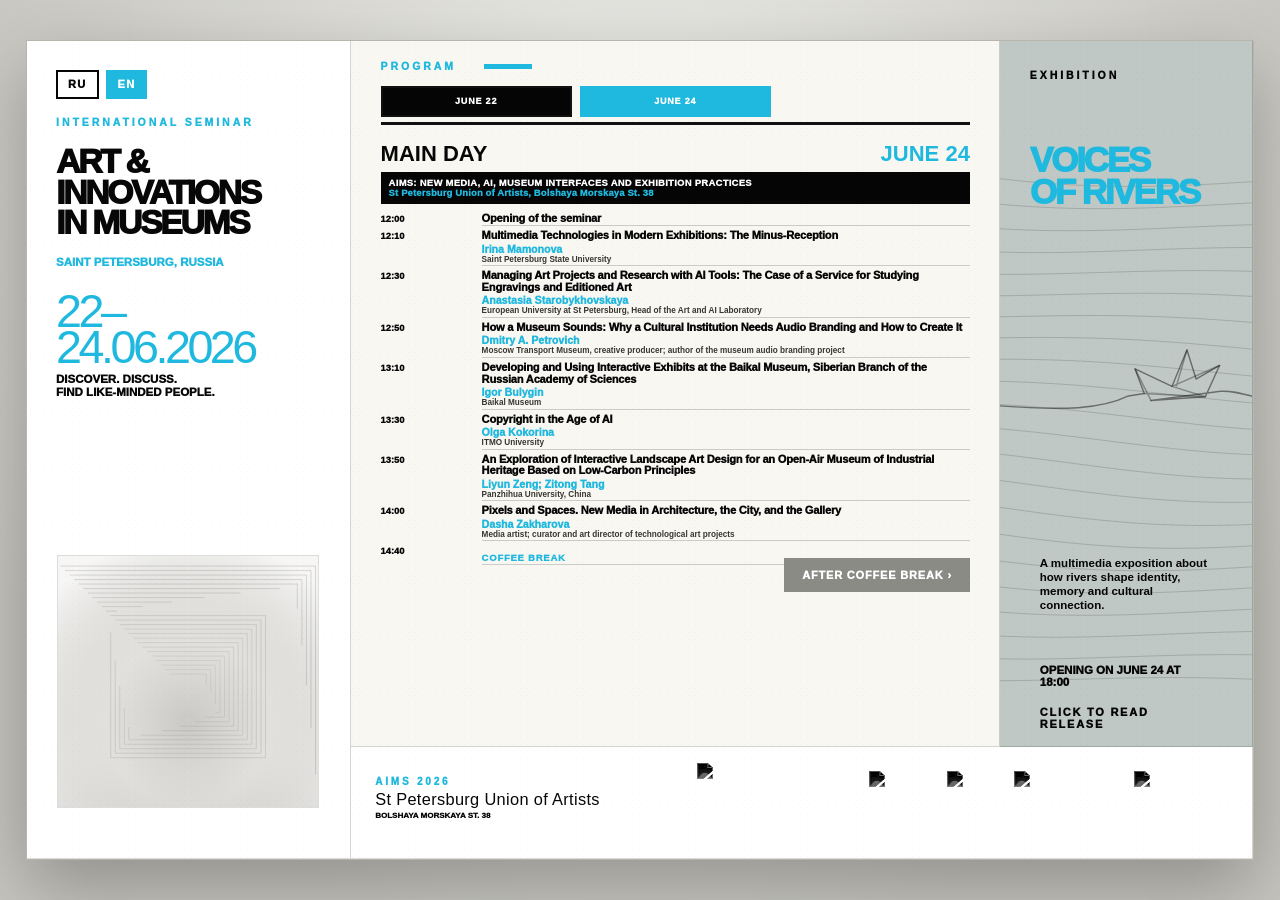
==== commit f785004a: "Add files via upload" ====
--- a/AIMs-2026_program_spb.html
+++ b/AIMs-2026_program_spb.html
@@ -5205,7 +5205,7 @@
                 <span class="enText">Creating Audio Descriptions of Exhibits with a Language Model</span>
                 <span class="ruText">Создание тифлоописаний экспонатов с помощью языковой модели</span>
               </span>
-              <span class="talkSpeaker"><span class="enText">Zoya Vilis</span><span class="ruText">Зоя Вилис</span></span>
+              <span class="talkSpeaker"><span class="enText">Zoya Vilis, Irina Shmakova, Ulyana Mansurova</span><span class="ruText">Зоя Вилис, Ирина Шмакова, Ульяна Мансурова</span></span>
               <span class="talkMeta"><span class="enText">ITMO University; Russia</span><span class="ruText">Университет ИТМО; Россия</span></span>
             </div>
 
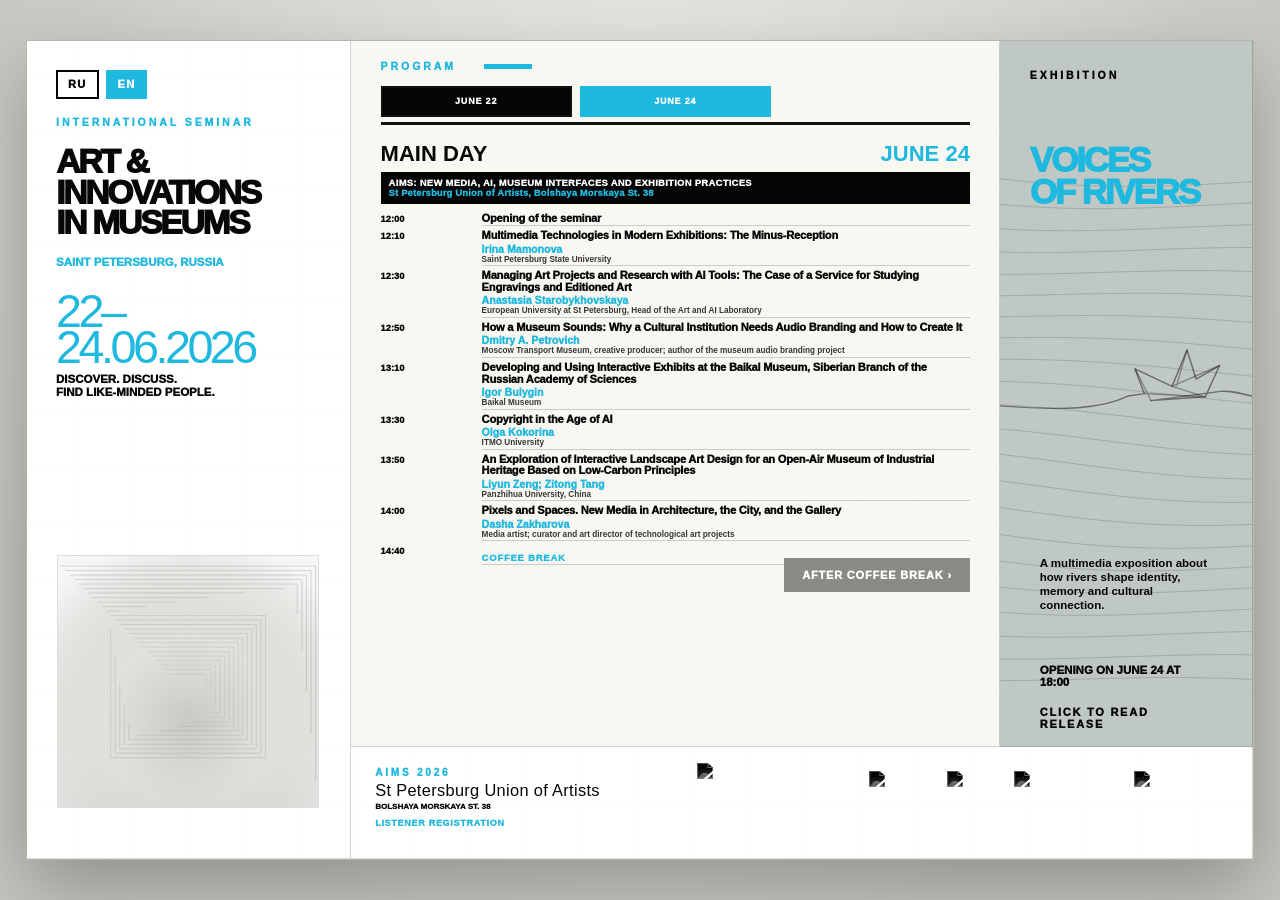
==== commit 084f7815: "Add files via upload" ====
--- a/AIMs-2026_program_spb.html
+++ b/AIMs-2026_program_spb.html
@@ -5096,6 +5096,29 @@
 @media(min-width:1101px){
   .program .slideDay[data-day-panel="1"] .programDayPage[data-page="0"].active .pagerRow{
     margin-top:5px!important;
+  }
+}
+
+.venueReg{
+  display:inline-block;
+  margin-top:6px;
+  color:var(--red);
+  font-weight:950;
+  font-size:clamp(9px,.64vw,11px);
+  line-height:1.05;
+  text-transform:uppercase;
+  letter-spacing:.08em;
+  text-decoration:none;
+}
+
+.venueReg:hover{
+  text-decoration:underline;
+}
+
+@media(max-width:1100px){
+  .venueReg{
+    margin-top:8px;
+    font-size:11px;
   }
 }
 
@@ -5183,8 +5206,8 @@
               </span>
               <span class="talkSpeaker"><span class="enText">Egor Korolev</span>
               <span class="ruText">Егор Королёв</span></span><span class="talkMeta">
-                <span class="enText">“Zakroma i zakoulki” project; PhD in Political Science, researcher of Balkan cultural heritage; Montenegro</span>
-                <span class="ruText">проект «Закрома и закоулки»; кандидат политических наук, исследователь культурного наследия Балкан; Черногория</span></span>
+                <span class="enText">“Zakroma i zakoulki” project; PhD in Political Science, researcher of Balkan cultural heritage; lecturer at FLAS; Montenegro</span>
+                <span class="ruText">проект «Закрома и закоулки»; кандидат политических наук, исследователь культурного наследия Балкан; преподаватель FLAS; Черногория</span></span>
             </div>
 
             <div class="time">13:20</div>
@@ -5314,7 +5337,7 @@
               <span class="talkTitle"><span class="enText">On Approaches to Exhibition Design: Narrative, Scenography, and Visitor Interaction</span>
               <span class="ruText">О подходах к созданию выставок: нарратив, сценография, взаимодействие с посетителями</span></span><span class="talkSpeaker">
                 <span class="enText">Alexander Khramtsov</span><span class="ruText">Александр Храмцов</span></span><span class="talkMeta">
-                  <span class="enText">Stage Designer</span><span class="ruText">художник-постановщик</span></span></div>
+                  <span class="enText">Stage Designer, Senior Lecturer at the Russian State Institute of Performing Arts</span><span class="ruText">художник-постановщик; Российский государственный сценических искусств, старший преподаватель </span></span></div>
 
             <div class="time">16:20</div>
             <div class="item talk offline compactTalk"><span class="talkTitle"><span class="enText">Scenography in Theatre and Museum: Space, Image and the Dramaturgy of Display</span><span class="ruText">Сценография в театре и музее: пространство, образ и драматургия показа</span></span><span class="talkSpeaker"><span class="enText">Public talk</span><span class="ruText">Public talk</span></span></div>
@@ -5383,6 +5406,11 @@
         <div class="city"><span class="enText">Saint Petersburg</span><span class="ruText">Санкт-Петербург</span></div>
         <div class="loc"><span class="enText">St Petersburg Union of Artists</span><span class="ruText">Союз художников СПб</span></div>
         <div class="meta"><span class="enText">Bolshaya Morskaya St. 38</span><span class="ruText">Большая Морская ул., 38</span></div>
+        <a class="venueReg" href="https://aim-seminar.timepad.ru/event/3881547/" target="_blank" rel="noopener">
+          <span class="enText">Listener registration</span>
+          <span class="ruText">Регистрация слушателей ></span>
+          
+        </a>
       </div>
       <div class="logoStrip">
         <div class="logoRow">
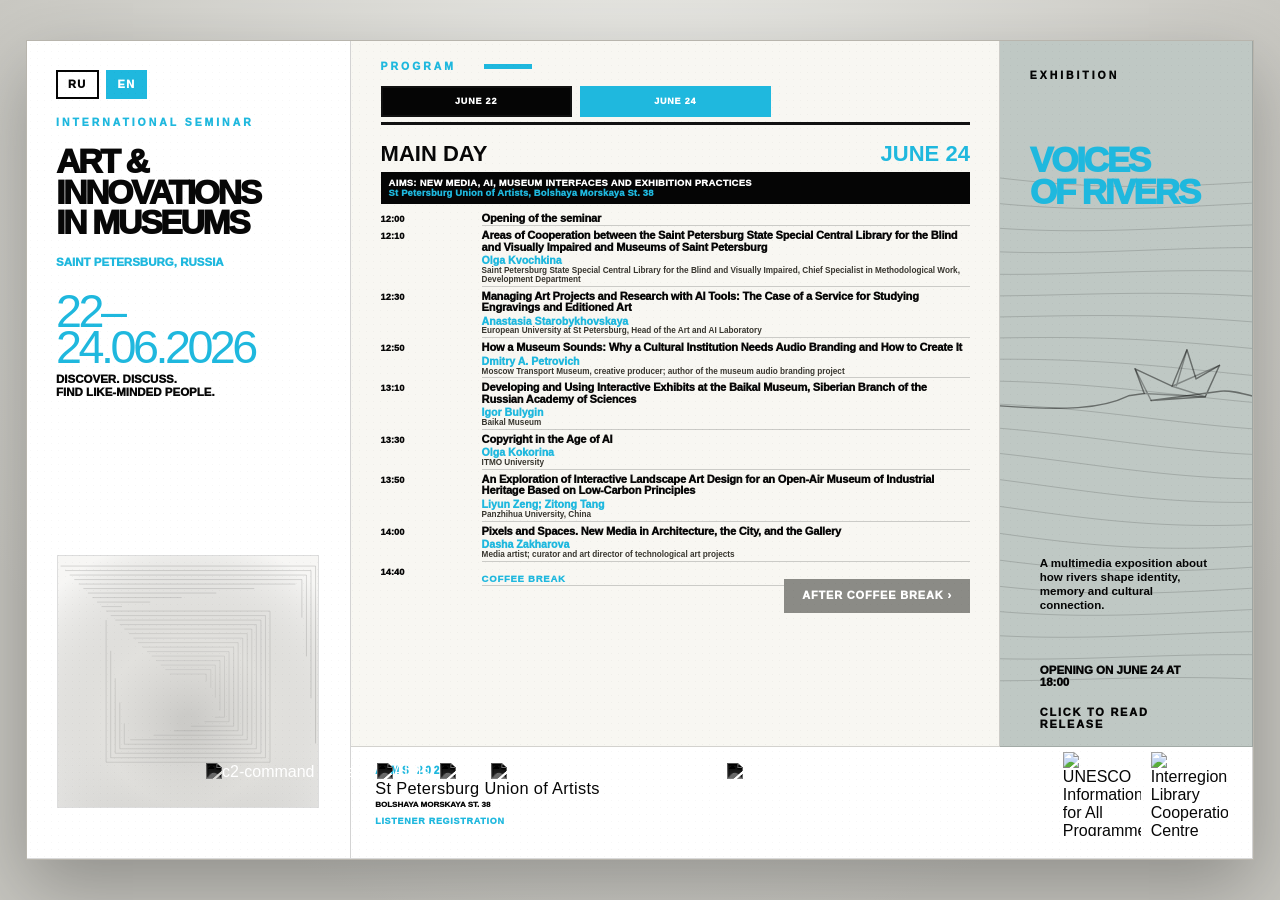
==== commit 83142a3d: "Add files via upload" ====
--- a/AIMs-2026_program_spb.html
+++ b/AIMs-2026_program_spb.html
@@ -157,7 +157,7 @@
 
 .mobilePager{display:none}
 
-@media(max-width:1100px){
+@media(max-width:1212px){
   body{overflow:auto}
   .stage{height:auto;min-height:100vh;padding:0;background:#d3d2cc;display:block}
   .booklet{
@@ -189,7 +189,7 @@
 }
 
 .mobileHint{display:none}
-@media(max-width:1100px){
+@media(max-width:1212px){
   .mobileHint{
     display:block;position:fixed;right:12px;bottom:12px;z-index:90;
     background:#050505;color:#fff;padding:8px 10px;
@@ -198,7 +198,7 @@
 }
 
 .mobileHint{display:none}
-@media(max-width:1100px){
+@media(max-width:1212px){
   .mobileHint{
     display:block;position:fixed;right:12px;bottom:12px;z-index:90;
     background:#050505;color:#fff;padding:8px 10px;
@@ -219,7 +219,7 @@
 .exhibition .releaseText{bottom:clamp(26px,3vh,44px)!important}
 .installation .title{margin-top:clamp(32px,6.5vh,68px)!important}
 .installation .releaseText{bottom:clamp(18px,2.2vh,30px)!important}
-@media(max-width:1100px){
+@media(max-width:1212px){
   .booklet{display:flex!important;flex-direction:column!important}
   .program{border-left:0!important;padding-left:24px!important}
   .cover{order:1}.program{order:2}.installation{order:3}.exhibition{order:4}.venue{order:5}
@@ -283,7 +283,7 @@
 .installation .releaseText{
   bottom:clamp(18px,2.2vh,32px)!important;
 }
-@media(max-width:1100px){
+@media(max-width:1212px){
   .booklet{
     grid-template-rows:none!important;
     display:flex!important;
@@ -374,7 +374,7 @@
   margin:0!important;
 }
 .footer{display:none!important}
-@media(max-width:1100px){
+@media(max-width:1212px){
   .booklet{display:flex!important;flex-direction:column!important}
   .cover{order:1}.program{order:2}.installation{order:3}.exhibition{order:4}.venue{order:5}
   .installation,.exhibition{min-height:100svh!important;grid-column:auto!important;grid-row:auto!important}
@@ -463,7 +463,7 @@
 }
 .footer{display:none!important}
 
-@media(max-width:1100px){
+@media(max-width:1212px){
   .booklet{
     display:flex!important;
     flex-direction:column!important;
@@ -515,7 +515,7 @@
 .cardBack .title{margin-top:clamp(16px,3vh,34px)!important}
 .cardBack p{max-width:92%;font-size:clamp(11px,.82vw,14px);line-height:1.28}
 .cardBack .clickHint{position:absolute;left:clamp(24px,2.3vw,38px);bottom:clamp(18px,2.2vh,30px)}
-@media(max-width:1100px){
+@media(max-width:1212px){
   html,body{width:100%!important;max-width:100%!important;overflow-x:hidden!important}
   .stage{width:100%!important;overflow-x:hidden!important}
   .booklet{width:100%!important;max-width:100%!important;overflow-x:hidden!important}
@@ -534,7 +534,7 @@
 
 
 /* v21 final refinements */
-@media(max-width:1100px){
+@media(max-width:1212px){
   .program{
     min-height:auto!important;
     padding-bottom:34px!important;
@@ -616,7 +616,7 @@
 .releaseFull .clickHint{
   bottom:14px!important;
 }
-@media(max-width:1100px){
+@media(max-width:1212px){
   .booklet{grid-template-rows:none!important}
   .venue{padding:18px 24px 24px!important}
   .logoStrip{height:44px!important;margin-top:14px!important}
@@ -879,7 +879,7 @@
 }
 
 /* Mobile */
-@media(max-width:1100px){
+@media(max-width:1212px){
   .stage,.booklet,.panel{
     max-width:100%!important;
     overflow-x:hidden!important;
@@ -1005,7 +1005,7 @@
 #voices:not(.flipped) .projectMeta{
   color:var(--red)!important;
 }
-@media(max-width:1100px){
+@media(max-width:1212px){
   #line:not(.flipped) .releaseText,
   #voices:not(.flipped) .releaseText{
     bottom:34px!important;
@@ -1071,7 +1071,7 @@
 }
 
 /* Mobile: preserve the same internal composition as desktop, only scaled */
-@media(max-width:1100px){
+@media(max-width:1212px){
   #voices:not(.flipped),
   #line:not(.flipped){
     min-height:100svh!important;
@@ -1186,7 +1186,7 @@
 }
 
 /* Mobile: keep the same card composition logic, just scaled */
-@media(max-width:1100px){
+@media(max-width:1212px){
   .booklet{
     grid-template-rows:none!important;
   }
@@ -1250,7 +1250,7 @@
 
 
 /* v28: mobile card fronts must match desktop composition */
-@media(max-width:1100px){
+@media(max-width:1212px){
   #voices:not(.flipped){
     background:#bfc8c4!important;
     color:#050505!important;
@@ -1428,7 +1428,7 @@
   visibility:visible!important;
   opacity:1!important;
 }
-@media(max-width:1100px){
+@media(max-width:1212px){
   .booklet{display:flex!important;flex-direction:column!important}
   #voices{order:3!important}
   #line{order:4!important}
@@ -1549,7 +1549,7 @@
 }
 
 /* Mobile: preserve desktop card composition, only scaled */
-@media(max-width:1100px){
+@media(max-width:1212px){
   #voices:not(.flipped),
   #line:not(.flipped){
     min-height:100svh!important;
@@ -1690,7 +1690,7 @@
 }
 
 /* Mobile: keep rectangle farther right and away from text */
-@media(max-width:1100px){
+@media(max-width:1212px){
   #line:not(.flipped)::after{
     right:clamp(-88px,-22vw,-52px)!important;
     top:clamp(160px,23%,245px)!important;
@@ -1731,7 +1731,7 @@
 }
 
 /* Mobile: bigger circle and rectangle visually attached to the main line */
-@media(max-width:1100px){
+@media(max-width:1212px){
   #line:not(.flipped)::after{
     right:clamp(-96px,-23vw,-62px)!important;
     top:clamp(148px,22%,238px)!important;
@@ -1817,7 +1817,7 @@
 .program .item{
   font-size:clamp(11px,.86vw,14px)!important;
 }
-@media(max-width:1100px){
+@media(max-width:1212px){
   .dayTabs{
     display:grid;
     grid-template-columns:1fr;
@@ -1852,7 +1852,7 @@
   font-size:clamp(10px,.74vw,12px)!important;
   letter-spacing:.09em!important;
 }
-@media(max-width:1100px){
+@media(max-width:1212px){
   .dayTabs{
     display:grid!important;
     grid-template-columns:1fr!important;
@@ -1935,7 +1935,7 @@
   padding:8px 9px!important;
   border-left:4px solid var(--red)!important;
 }
-@media(max-width:1100px){
+@media(max-width:1212px){
   .programSlider{
     min-height:auto!important;
   }
@@ -2001,7 +2001,7 @@
   .programSlider::-webkit-scrollbar-thumb{background:rgba(215,25,32,.85)!important;border-radius:999px!important}
   .program .day{padding-bottom:18px!important}
 }
-@media(max-width:1100px){
+@media(max-width:1212px){
   .programBottomTabs{
     display:grid!important;
     grid-template-columns:repeat(3,1fr)!important;
@@ -2086,7 +2086,7 @@
   }
   .programSlider::-webkit-scrollbar{display:none!important}
 }
-@media(max-width:1100px){
+@media(max-width:1212px){
   .programSlider{min-height:auto!important;overflow:visible!important}
   .programDayPage,
   .programDayPage.active,
@@ -2119,7 +2119,7 @@
 .programPageIndicator{min-width:0!important;font-size:10px!important;text-transform:uppercase!important;letter-spacing:.08em!important;color:var(--red)!important}
 .programPageNav:has(.programPrev:not(:disabled)) .programPageIndicator{color:#050505!important}
 .programArrow:disabled{display:none!important}
-@media(max-width:1100px){
+@media(max-width:1212px){
   .program .talkTitle{font-size:13px!important;line-height:1.12!important}
   .program .talkSpeaker{font-size:12px!important}
   .program .talkMeta{font-size:11px!important}
@@ -2142,7 +2142,7 @@
 .programArrow{min-width:34px!important;width:34px!important;padding:0!important;font-size:0!important;letter-spacing:0!important}
 .programPrev::before{content:"‹";font-size:24px!important;line-height:1!important}
 .programNext::before{content:"›";font-size:24px!important;line-height:1!important}
-@media(max-width:1100px){
+@media(max-width:1212px){
   .program .slideDay[data-day-panel="2"] .sessionHeader{font-size:10px!important}
   .program .slideDay[data-day-panel="2"] .talkSpeaker{font-size:12px!important}
   .program .slideDay[data-day-panel="2"] .talkMeta{font-size:11px!important}
@@ -2228,7 +2228,7 @@
   }
 }
 
-@media(max-width:1100px){
+@media(max-width:1212px){
   .program .slideDay[data-day-panel="2"] .talkSpeaker{font-size:14px!important;line-height:1.15!important}
   .program .slideDay[data-day-panel="2"] .talkMeta{font-size:12px!important;line-height:1.15!important}
 }
@@ -2312,7 +2312,7 @@
   opacity:1!important;
   transform:none!important;
 }
-@media(max-width:1100px){
+@media(max-width:1212px){
   .logoStrip{
     height:38px!important;
     margin-top:10px!important;
@@ -2358,7 +2358,7 @@
   height:auto!important;
   object-fit:contain!important;
 }
-@media(max-width:1100px){
+@media(max-width:1212px){
   .venue{
     display:block!important;
   }
@@ -2437,7 +2437,7 @@
   }
 }
 
-@media(max-width:1100px){
+@media(max-width:1212px){
   .program .slideDay[data-day-panel="1"] .sessionHeader{
     font-size:11px!important;
     line-height:1.15!important;
@@ -2515,7 +2515,7 @@
   }
 }
 
-@media(max-width:1100px){
+@media(max-width:1212px){
   .program .slideDay[data-day-panel="1"] .sessionHeader,
   .program .slideDay[data-day-panel="2"] .sessionHeader{
     font-size:11px!important;
@@ -2900,7 +2900,7 @@
 .mobilePager{display:none!important}
 .releaseFull .title{letter-spacing:-.055em!important}
 
-@media(max-width:1100px){
+@media(max-width:1212px){
   .booklet{
     display:flex!important;
     flex-direction:column!important;
@@ -3027,7 +3027,7 @@
 .logoStrip{
   height:clamp(56px,7.5vh,82px)!important;
 }
-@media(max-width:1100px){
+@media(max-width:1212px){
   .programDayPage.active{
     grid-template-columns:64px minmax(0,1fr)!important;
   }
@@ -3115,7 +3115,7 @@
 #voices.flipped .releaseFull .clickHint{
   display:none!important;
 }
-@media(max-width:1100px){
+@media(max-width:1212px){
   .coverLangSwitch{margin-bottom:16px}
   .coverLogos.c2Only{width:170px;max-width:62%}
   .programDayPage.active{
@@ -3183,7 +3183,7 @@
 #voices.flipped .releaseScroll::-webkit-scrollbar-thumb{
   background:var(--red)!important;
 }
-@media(max-width:1100px){
+@media(max-width:1212px){
   .releaseScroll{
     overflow:visible!important;
     max-height:none!important;
@@ -3283,7 +3283,7 @@
 }
 
 /* mobile: no before/after coffee break pagination; show programme as one continuous list */
-@media(max-width:1100px){
+@media(max-width:1212px){
   .program .slideDay.active .programDayPage{
     display:grid!important;
     grid-template-columns:64px minmax(0,1fr)!important;
@@ -3372,7 +3372,7 @@
     font-size:clamp(8.7px,.58vw,10.2px)!important;
   }
 }
-@media(max-width:1100px){
+@media(max-width:1212px){
   .desktopCoffeeJump{
     display:none!important;
   }
@@ -4272,7 +4272,7 @@
   }
 }
 
-@media(max-width:1100px){
+@media(max-width:1212px){
   .pagerRow,
   .desktopCoffeeJump,
   .programPageNav,
@@ -4698,7 +4698,7 @@
 }
 
 /* Tablet/mobile: C2 remains large but wraps safely */
-@media(max-width:1100px){
+@media(max-width:1212px){
   .coverLogos.c2Only{
     width:230px!important;
     max-width:72%!important;
@@ -5115,10 +5115,851 @@
   text-decoration:underline;
 }
 
-@media(max-width:1100px){
+@media(max-width:1212px){
   .venueReg{
     margin-top:8px;
     font-size:11px;
+  }
+}
+
+
+
+/* v-user-add-two-footer-logos */
+.logoRow .logo-mobile-add{
+  display:none!important;
+}
+.logoRow .logo-desktop-add{
+  display:block!important;
+}
+
+@media(min-width:1101px){
+  .venue{
+    grid-template-columns:minmax(300px,.58fr) 1.42fr!important;
+    gap:clamp(14px,1.8vw,30px)!important;
+  }
+  .logoStrip{
+    overflow:visible!important;
+  }
+  .logoRow{
+    justify-content:flex-end!important;
+    align-items:center!important;
+    flex-wrap:nowrap!important;
+    gap:clamp(10px,1.05vw,20px)!important;
+    width:100%!important;
+    max-width:none!important;
+  }
+  .logoRow img.partner-logo{
+    flex:0 1 auto!important;
+    width:auto!important;
+    object-fit:contain!important;
+    filter:grayscale(1) invert(1) contrast(1.25)!important;
+    mix-blend-mode:multiply!important;
+  }
+  .logoRow img.partner-logo.logo-c2,
+  .logoRow img.partner-logo[alt*="c2"],
+  .logoRow img.partner-logo[alt*="command"]{
+    height:clamp(52px,6.2vh,76px)!important;
+    max-height:76px!important;
+    max-width:18%!important;
+  }
+  .logoRow img.partner-logo:not(.logo-c2):not([alt*="c2"]):not([alt*="command"]){
+    height:clamp(46px,5.7vh,68px)!important;
+    max-height:68px!important;
+    max-width:14%!important;
+  }
+  .logoRow img.partner-logo.logo-unesco-ifap.logo-desktop-add{
+    height:clamp(46px,5.7vh,68px)!important;
+    max-height:68px!important;
+    max-width:17%!important;
+  }
+  .logoRow img.partner-logo.logo-mclc.logo-desktop-add{
+    height:clamp(48px,5.9vh,70px)!important;
+    max-height:70px!important;
+    max-width:10%!important;
+  }
+  .logoRow img.partner-logo.logo-dpls{
+    max-width:15%!important;
+  }
+}
+
+@media(max-width:1212px){
+  .logoRow .logo-desktop-add{
+    display:none!important;
+  }
+  .logoRow .logo-mobile-add{
+    display:block!important;
+  }
+  .logoStrip{
+    height:auto!important;
+    min-height:128px!important;
+    margin-top:18px!important;
+    overflow:visible!important;
+  }
+  .logoRow{
+    justify-content:flex-start!important;
+    align-items:flex-end!important;
+    flex-wrap:wrap!important;
+    gap:16px 22px!important;
+  }
+  .logoRow img.partner-logo:not(.logo-mobile-add){
+    max-height:60px!important;
+    width:auto!important;
+    max-width:30%!important;
+  }
+  .logoRow img.partner-logo.logo-c2,
+  .logoRow img.partner-logo[alt*="c2"],
+  .logoRow img.partner-logo[alt*="command"]{
+    height:76px!important;
+    max-height:none!important;
+    max-width:62%!important;
+  }
+  .logoRow img.partner-logo.logo-unesco-ifap.logo-mobile-add,
+  .logoRow img.partner-logo.logo-mclc.logo-mobile-add{
+    height:auto!important;
+    max-height:none!important;
+    width:min(220px,40vw)!important;
+    max-width:40vw!important;
+    filter:none!important;
+    mix-blend-mode:normal!important;
+    background:transparent!important;
+    align-self:flex-end!important;
+  }
+}
+
+@media(max-width:520px){
+  .logoStrip{
+    min-height:218px!important;
+  }
+  .logoRow{
+    gap:16px 18px!important;
+  }
+  .logoRow img.partner-logo:not(.logo-mobile-add){
+    max-width:42%!important;
+  }
+  .logoRow img.partner-logo.logo-c2,
+  .logoRow img.partner-logo[alt*="c2"],
+  .logoRow img.partner-logo[alt*="command"]{
+    height:68px!important;
+    max-width:74%!important;
+  }
+  .logoRow img.partner-logo.logo-unesco-ifap.logo-mobile-add,
+  .logoRow img.partner-logo.logo-mclc.logo-mobile-add{
+    width:min(240px,84vw)!important;
+    max-width:84vw!important;
+  }
+}
+
+
+/* v-user-desktop-footer-exact: desktop uses only compact logos; square/info logos only below 1100px */
+@media(min-width:1101px){
+  .venue{
+    grid-template-columns:minmax(280px,.50fr) 1.50fr!important;
+    gap:clamp(12px,1.45vw,24px)!important;
+    padding-top:clamp(7px,.75vw,12px)!important;
+    padding-bottom:clamp(18px,1.7vw,28px)!important;
+  }
+  .logoStrip{
+    height:clamp(52px,6.6vh,78px)!important;
+    overflow:visible!important;
+    margin:0 0 4px!important;
+    padding:0!important;
+    background:transparent!important;
+    border:0!important;
+  }
+  .logoRow{
+    justify-content:flex-end!important;
+    align-items:center!important;
+    flex-wrap:nowrap!important;
+    gap:clamp(10px,1.12vw,20px)!important;
+    width:100%!important;
+  }
+  .logoRow .logo-mobile-add{
+    display:none!important;
+  }
+  .logoRow .logo-desktop-add{
+    display:block!important;
+  }
+  .logoRow img.partner-logo{
+    flex:0 1 auto!important;
+    width:auto!important;
+    object-fit:contain!important;
+    filter:grayscale(1) invert(1) contrast(1.2)!important;
+    mix-blend-mode:multiply!important;
+  }
+  .logoRow img.partner-logo.logo-c2,
+  .logoRow img.partner-logo[alt*="c2"],
+  .logoRow img.partner-logo[alt*="command"]{
+    height:clamp(58px,7vh,82px)!important;
+    max-height:82px!important;
+    max-width:18%!important;
+  }
+  .logoRow img.partner-logo:not(.logo-c2):not([alt*="c2"]):not([alt*="command"]):not(.logo-unesco-ifap):not(.logo-mclc){
+    height:clamp(50px,6.2vh,72px)!important;
+    max-height:72px!important;
+    max-width:13.5%!important;
+  }
+  .logoRow img.partner-logo.logo-dpls{
+    height:clamp(46px,5.8vh,68px)!important;
+    max-height:68px!important;
+    max-width:14%!important;
+  }
+  .logoRow img.partner-logo.logo-unesco-ifap.logo-desktop-add{
+    height:clamp(50px,6.1vh,72px)!important;
+    max-height:72px!important;
+    max-width:16.5%!important;
+    filter:none!important;
+    mix-blend-mode:normal!important;
+    background:transparent!important;
+  }
+  .logoRow img.partner-logo.logo-mclc.logo-desktop-add{
+    height:clamp(50px,6.1vh,72px)!important;
+    max-height:72px!important;
+    max-width:7.2%!important;
+    filter:none!important;
+    mix-blend-mode:normal!important;
+    background:transparent!important;
+  }
+}
+
+
+/* final breakpoint-logo-switch */
+@media (min-width:1101px){
+  img.partner-logo.logo-unesco-ifap.logo-mobile-add,
+  img.partner-logo.logo-mclc.logo-mobile-add{
+    display:none !important;
+    visibility:hidden !important;
+    width:0 !important;
+    max-width:0 !important;
+    height:0 !important;
+    max-height:0 !important;
+    margin:0 !important;
+    padding:0 !important;
+    border:0 !important;
+    overflow:hidden !important;
+    opacity:0 !important;
+    flex:0 0 0 !important;
+  }
+
+  img.partner-logo.logo-unesco-ifap.logo-desktop-add,
+  img.partner-logo.logo-mclc.logo-desktop-add{
+    display:block !important;
+    visibility:visible !important;
+    opacity:1 !important;
+  }
+}
+
+@media(max-width:1212px){
+  img.partner-logo.logo-unesco-ifap.logo-desktop-add,
+  img.partner-logo.logo-mclc.logo-desktop-add{
+    display:none !important;
+    visibility:hidden !important;
+    width:0 !important;
+    max-width:0 !important;
+    height:0 !important;
+    max-height:0 !important;
+    margin:0 !important;
+    padding:0 !important;
+    border:0 !important;
+    overflow:hidden !important;
+    opacity:0 !important;
+    flex:0 0 0 !important;
+  }
+
+  img.partner-logo.logo-unesco-ifap.logo-mobile-add,
+  img.partner-logo.logo-mclc.logo-mobile-add{
+    display:block !important;
+    visibility:visible !important;
+    opacity:1 !important;
+    width:min(240px,42vw) !important;
+    max-width:42vw !important;
+    height:auto !important;
+    max-height:none !important;
+    filter:none !important;
+    mix-blend-mode:normal !important;
+    background:transparent !important;
+  }
+}
+
+@media (max-width:520px){
+  img.partner-logo.logo-unesco-ifap.logo-mobile-add,
+  img.partner-logo.logo-mclc.logo-mobile-add{
+    width:min(260px,84vw) !important;
+    max-width:84vw !important;
+  }
+}
+
+
+/* final logo sizing correction: desktop compact; tablet/mobile square */
+@media (min-width:1101px){
+  /* Desktop: new compact logos must be as tall as the other footer logos */
+  .logoRow img.partner-logo.logo-unesco-ifap.logo-desktop-add{
+    display:block!important;
+    visibility:visible!important;
+    opacity:1!important;
+    height:clamp(50px,6.2vh,72px)!important;
+    max-height:72px!important;
+    width:auto!important;
+    max-width:none!important;
+    filter:none!important;
+    mix-blend-mode:normal!important;
+    background:transparent!important;
+  }
+
+  .logoRow img.partner-logo.logo-mclc.logo-desktop-add{
+    display:block!important;
+    visibility:visible!important;
+    opacity:1!important;
+    height:clamp(50px,6.2vh,72px)!important;
+    max-height:72px!important;
+    width:auto!important;
+    max-width:none!important;
+    filter:none!important;
+    mix-blend-mode:normal!important;
+    background:transparent!important;
+  }
+
+  .logoRow img.partner-logo.logo-unesco-ifap.logo-mobile-add,
+  .logoRow img.partner-logo.logo-mclc.logo-mobile-add{
+    display:none!important;
+    visibility:hidden!important;
+    width:0!important;
+    max-width:0!important;
+    height:0!important;
+    max-height:0!important;
+    margin:0!important;
+    padding:0!important;
+    border:0!important;
+    opacity:0!important;
+    flex:0 0 0!important;
+  }
+}
+
+@media(max-width:1212px){
+  /* Tablet/mobile: hide compact versions, show full square versions at the same scale as other partner logos */
+  .logoRow img.partner-logo.logo-unesco-ifap.logo-desktop-add,
+  .logoRow img.partner-logo.logo-mclc.logo-desktop-add{
+    display:none!important;
+    visibility:hidden!important;
+    width:0!important;
+    max-width:0!important;
+    height:0!important;
+    max-height:0!important;
+    margin:0!important;
+    padding:0!important;
+    border:0!important;
+    opacity:0!important;
+    flex:0 0 0!important;
+  }
+
+  .logoRow img.partner-logo.logo-unesco-ifap.logo-mobile-add,
+  .logoRow img.partner-logo.logo-mclc.logo-mobile-add{
+    display:block!important;
+    visibility:visible!important;
+    opacity:1!important;
+    height:76px!important;
+    max-height:76px!important;
+    width:auto!important;
+    max-width:none!important;
+    filter:none!important;
+    mix-blend-mode:normal!important;
+    background:transparent!important;
+    object-fit:contain!important;
+  }
+}
+
+@media (max-width:520px){
+  .logoRow img.partner-logo.logo-unesco-ifap.logo-mobile-add,
+  .logoRow img.partner-logo.logo-mclc.logo-mobile-add{
+    height:72px!important;
+    max-height:72px!important;
+    width:auto!important;
+    max-width:86vw!important;
+  }
+}
+
+
+/* desktop square-logo experiment: use full square versions on all breakpoints */
+@media (min-width:1101px){
+  .logoRow img.partner-logo.logo-unesco-ifap.logo-desktop-add,
+  .logoRow img.partner-logo.logo-mclc.logo-desktop-add{
+    display:none!important;
+    visibility:hidden!important;
+    width:0!important;
+    max-width:0!important;
+    height:0!important;
+    max-height:0!important;
+    margin:0!important;
+    padding:0!important;
+    border:0!important;
+    opacity:0!important;
+    flex:0 0 0!important;
+  }
+
+  .logoRow img.partner-logo.logo-unesco-ifap.logo-mobile-add,
+  .logoRow img.partner-logo.logo-mclc.logo-mobile-add{
+    display:block!important;
+    visibility:visible!important;
+    opacity:1!important;
+    height:clamp(52px,6.3vh,74px)!important;
+    max-height:74px!important;
+    width:auto!important;
+    max-width:none!important;
+    filter:none!important;
+    mix-blend-mode:normal!important;
+    background:transparent!important;
+    object-fit:contain!important;
+    flex:0 0 auto!important;
+  }
+}
+
+@media(max-width:1212px){
+  .logoRow img.partner-logo.logo-unesco-ifap.logo-desktop-add,
+  .logoRow img.partner-logo.logo-mclc.logo-desktop-add{
+    display:none!important;
+  }
+
+  .logoRow img.partner-logo.logo-unesco-ifap.logo-mobile-add,
+  .logoRow img.partner-logo.logo-mclc.logo-mobile-add{
+    display:block!important;
+    height:76px!important;
+    max-height:76px!important;
+    width:auto!important;
+    max-width:none!important;
+    filter:none!important;
+    mix-blend-mode:normal!important;
+    background:transparent!important;
+    object-fit:contain!important;
+  }
+}
+
+@media (max-width:520px){
+  .logoRow img.partner-logo.logo-unesco-ifap.logo-mobile-add,
+  .logoRow img.partner-logo.logo-mclc.logo-mobile-add{
+    height:72px!important;
+    max-height:72px!important;
+    width:auto!important;
+    max-width:86vw!important;
+  }
+}
+
+
+/* enlarge all footer logos by 10-15px */
+@media (min-width:1101px){
+  .logoStrip{
+    height:clamp(46px,5.4vh,60px)!important;
+  }
+
+  .logoRow{
+    gap:clamp(8px,.9vw,16px)!important;
+  }
+
+  .logoRow img.partner-logo{
+    height:clamp(60px,7.2vh,86px)!important;
+    max-height:86px!important;
+    width:auto!important;
+    object-fit:contain!important;
+  }
+
+  .logoRow img.partner-logo.logo-c2,
+  .logoRow img.partner-logo[alt*="c2"],
+  .logoRow img.partner-logo[alt*="command"]{
+    height:clamp(68px,8vh,94px)!important;
+    max-height:94px!important;
+  }
+
+  .logoRow img.partner-logo.logo-unesco-ifap.logo-mobile-add,
+  .logoRow img.partner-logo.logo-mclc.logo-mobile-add{
+    height:clamp(66px,7.8vh,88px)!important;
+    max-height:88px!important;
+    width:auto!important;
+    max-width:none!important;
+  }
+}
+
+@media(max-width:1212px){
+  .logoStrip{
+    min-height:142px!important;
+  }
+
+  .logoRow img.partner-logo:not(.logo-desktop-add){
+    height:88px!important;
+    max-height:88px!important;
+    width:auto!important;
+    object-fit:contain!important;
+  }
+
+  .logoRow img.partner-logo.logo-c2,
+  .logoRow img.partner-logo[alt*="c2"],
+  .logoRow img.partner-logo[alt*="command"]{
+    height:90px!important;
+    max-height:90px!important;
+  }
+
+  .logoRow img.partner-logo.logo-unesco-ifap.logo-mobile-add,
+  .logoRow img.partner-logo.logo-mclc.logo-mobile-add{
+    height:88px!important;
+    max-height:88px!important;
+    width:auto!important;
+    max-width:none!important;
+  }
+}
+
+@media (max-width:520px){
+  .logoStrip{
+    min-height:250px!important;
+  }
+
+  .logoRow img.partner-logo:not(.logo-desktop-add),
+  .logoRow img.partner-logo.logo-unesco-ifap.logo-mobile-add,
+  .logoRow img.partner-logo.logo-mclc.logo-mobile-add{
+    height:84px!important;
+    max-height:84px!important;
+    width:auto!important;
+    max-width:88vw!important;
+  }
+
+  .logoRow img.partner-logo.logo-c2,
+  .logoRow img.partner-logo[alt*="c2"],
+  .logoRow img.partner-logo[alt*="command"]{
+    height:82px!important;
+    max-height:82px!important;
+  }
+}
+
+
+/* final desktop logo size tweak */
+@media (min-width:1101px){
+  .logoStrip{
+    height:clamp(42px,5.4vh,60px)!important;
+    min-height:42px!important;
+    max-height:60px!important;
+    overflow:visible!important;
+  }
+
+  .logoRow{
+    align-items:center!important;
+    gap:clamp(9px,1vw,16px)!important;
+    overflow:visible!important;
+  }
+
+  .logoRow img.partner-logo{
+    height:clamp(40px,5.1vh,58px)!important;
+    max-height:58px!important;
+    width:auto!important;
+    object-fit:contain!important;
+  }
+
+  .logoRow img.partner-logo.logo-c2,
+  .logoRow img.partner-logo[alt*="c2"],
+  .logoRow img.partner-logo[alt*="command"],
+  .logoRow img.partner-logo.logo-dpls,
+  .logoRow img.partner-logo.logo-unesco-ifap,
+  .logoRow img.partner-logo.logo-mclc{
+    height:clamp(40px,5.1vh,58px)!important;
+    max-height:58px!important;
+    width:auto!important;
+    object-fit:contain!important;
+  }
+
+  .logoRow img.partner-logo.logo-unesco-ifap,
+  .logoRow img.partner-logo.logo-mclc{
+    filter:none!important;
+    mix-blend-mode:normal!important;
+    background:transparent!important;
+  }
+}
+
+
+/* final desktop logos +12px */
+@media (min-width:1101px){
+  .logoStrip{
+    height:clamp(54px,6.7vh,74px)!important;
+    min-height:54px!important;
+    max-height:74px!important;
+    overflow:visible!important;
+  }
+
+  .logoRow{
+    align-items:center!important;
+    gap:clamp(8px,.9vw,15px)!important;
+    overflow:visible!important;
+  }
+
+  .logoRow img.partner-logo,
+  .logoRow img.partner-logo.logo-c2,
+  .logoRow img.partner-logo[alt*="c2"],
+  .logoRow img.partner-logo[alt*="command"],
+  .logoRow img.partner-logo.logo-dpls,
+  .logoRow img.partner-logo.logo-unesco-ifap,
+  .logoRow img.partner-logo.logo-mclc{
+    height:clamp(52px,6.3vh,72px)!important;
+    max-height:72px!important;
+    width:auto!important;
+    object-fit:contain!important;
+  }
+
+  .logoRow img.partner-logo.logo-unesco-ifap,
+  .logoRow img.partner-logo.logo-mclc{
+    filter:none!important;
+    mix-blend-mode:normal!important;
+    background:transparent!important;
+  }
+}
+
+
+/* final real desktop logo enlargement: resets max-width conflicts */
+@media (min-width:1101px){
+  .logoStrip{
+    height:clamp(58px,7.1vh,78px)!important;
+    min-height:58px!important;
+    max-height:78px!important;
+    overflow:visible!important;
+  }
+
+  .logoRow{
+    align-items:center!important;
+    justify-content:flex-end!important;
+    gap:clamp(7px,.8vw,13px)!important;
+    overflow:visible!important;
+  }
+
+  .logoRow img.partner-logo,
+  .logoRow img.partner-logo.logo-c2,
+  .logoRow img.partner-logo[alt*="c2"],
+  .logoRow img.partner-logo[alt*="command"],
+  .logoRow img.partner-logo.logo-dpls,
+  .logoRow img.partner-logo.logo-unesco-ifap,
+  .logoRow img.partner-logo.logo-mclc,
+  .logoRow img.partner-logo:not(.logo-c2):not([alt*="c2"]):not([alt*="command"]):not(.logo-unesco-ifap):not(.logo-mclc),
+  .logoRow img.partner-logo.logo-unesco-ifap.logo-mobile-add,
+  .logoRow img.partner-logo.logo-mclc.logo-mobile-add{
+    height:clamp(58px,6.9vh,76px)!important;
+    max-height:76px!important;
+    width:auto!important;
+    max-width:none!important;
+    min-width:0!important;
+    flex:0 0 auto!important;
+    object-fit:contain!important;
+    transform:none!important;
+  }
+
+  .logoRow img.partner-logo.logo-unesco-ifap,
+  .logoRow img.partner-logo.logo-mclc{
+    filter:none!important;
+    mix-blend-mode:normal!important;
+    background:transparent!important;
+  }
+}
+
+
+/* final new logos desktop +12px visible fix */
+@media (min-width:1101px){
+  .logoStrip{
+    height:clamp(70px,8.3vh,94px)!important;
+    min-height:70px!important;
+    max-height:94px!important;
+    overflow:visible!important;
+  }
+
+  .logoRow{
+    align-items:center!important;
+    overflow:visible!important;
+  }
+
+  .logoRow img.partner-logo.logo-unesco-ifap,
+  .logoRow img.partner-logo.logo-mclc,
+  .logoRow img.partner-logo.logo-unesco-ifap.logo-mobile-add,
+  .logoRow img.partner-logo.logo-mclc.logo-mobile-add{
+    display:block!important;
+    visibility:visible!important;
+    opacity:1!important;
+
+    height:88px!important;
+    max-height:88px!important;
+    min-height:88px!important;
+
+    width:auto!important;
+    max-width:none!important;
+    min-width:0!important;
+
+    flex:0 0 auto!important;
+    object-fit:contain!important;
+    object-position:center!important;
+
+    filter:none!important;
+    mix-blend-mode:normal!important;
+    background:transparent!important;
+    transform:none!important;
+    align-self:center!important;
+  }
+
+  .logoRow img.partner-logo.logo-unesco-ifap.logo-desktop-add,
+  .logoRow img.partner-logo.logo-mclc.logo-desktop-add{
+    display:none!important;
+    visibility:hidden!important;
+    opacity:0!important;
+    width:0!important;
+    max-width:0!important;
+    height:0!important;
+    max-height:0!important;
+    min-height:0!important;
+    margin:0!important;
+    padding:0!important;
+    flex:0 0 0!important;
+  }
+}
+
+
+/* final new logos desktop -4px correction */
+@media (min-width:1101px){
+  .logoStrip{
+    height:clamp(66px,8vh,90px)!important;
+    min-height:66px!important;
+    max-height:90px!important;
+    overflow:visible!important;
+  }
+
+  .logoRow img.partner-logo.logo-unesco-ifap,
+  .logoRow img.partner-logo.logo-mclc,
+  .logoRow img.partner-logo.logo-unesco-ifap.logo-mobile-add,
+  .logoRow img.partner-logo.logo-mclc.logo-mobile-add{
+    display:block!important;
+    visibility:visible!important;
+    opacity:1!important;
+
+    height:84px!important;
+    max-height:84px!important;
+    min-height:84px!important;
+
+    width:auto!important;
+    max-width:none!important;
+    min-width:0!important;
+
+    flex:0 0 auto!important;
+    object-fit:contain!important;
+    object-position:center!important;
+
+    filter:none!important;
+    mix-blend-mode:normal!important;
+    background:transparent!important;
+    transform:none!important;
+    align-self:center!important;
+  }
+
+  .logoRow img.partner-logo.logo-unesco-ifap.logo-desktop-add,
+  .logoRow img.partner-logo.logo-mclc.logo-desktop-add{
+    display:none!important;
+    visibility:hidden!important;
+    opacity:0!important;
+    width:0!important;
+    max-width:0!important;
+    height:0!important;
+    max-height:0!important;
+    min-height:0!important;
+    margin:0!important;
+    padding:0!important;
+    flex:0 0 0!important;
+  }
+}
+
+
+/* final mobile new logos same desktop ratio */
+@media(max-width:1212px){
+  .logoRow img.partner-logo.logo-unesco-ifap,
+  .logoRow img.partner-logo.logo-mclc,
+  .logoRow img.partner-logo.logo-unesco-ifap.logo-mobile-add,
+  .logoRow img.partner-logo.logo-mclc.logo-mobile-add{
+    display:block!important;
+    visibility:visible!important;
+    opacity:1!important;
+
+    height:86px!important;
+    max-height:86px!important;
+    min-height:86px!important;
+
+    width:auto!important;
+    max-width:none!important;
+    min-width:0!important;
+
+    flex:0 0 auto!important;
+    object-fit:contain!important;
+    object-position:center!important;
+
+    filter:none!important;
+    mix-blend-mode:normal!important;
+    background:transparent!important;
+    transform:none!important;
+    align-self:center!important;
+  }
+
+  .logoRow img.partner-logo.logo-unesco-ifap.logo-desktop-add,
+  .logoRow img.partner-logo.logo-mclc.logo-desktop-add{
+    display:none!important;
+    visibility:hidden!important;
+    opacity:0!important;
+    width:0!important;
+    max-width:0!important;
+    height:0!important;
+    max-height:0!important;
+    min-height:0!important;
+    margin:0!important;
+    padding:0!important;
+    flex:0 0 0!important;
+  }
+}
+
+@media (max-width:520px){
+  .logoRow img.partner-logo.logo-unesco-ifap,
+  .logoRow img.partner-logo.logo-mclc,
+  .logoRow img.partner-logo.logo-unesco-ifap.logo-mobile-add,
+  .logoRow img.partner-logo.logo-mclc.logo-mobile-add{
+    height:82px!important;
+    max-height:82px!important;
+    min-height:82px!important;
+    width:auto!important;
+    max-width:90vw!important;
+  }
+}
+
+
+/* final 1212px breakpoint safety */
+@media(max-width:1212px){
+  body{overflow:auto!important}
+  .stage{height:auto!important;min-height:100vh!important;padding:0!important;display:block!important}
+  .booklet{
+    width:100%!important;
+    height:auto!important;
+    min-height:0!important;
+    display:flex!important;
+    flex-direction:column!important;
+    border:0!important;
+    box-shadow:none!important;
+    overflow:visible!important;
+  }
+  .booklet::before,.booklet::after,.tab{display:none!important}
+  .panel{
+    width:100%!important;
+    max-width:100%!important;
+    border-right:0!important;
+  }
+  .cover{order:1!important}
+  .program{order:2!important}
+  #voices{order:3!important}
+  #line{order:4!important}
+  .venue{
+    order:5!important;
+    grid-column:auto!important;
+    grid-row:auto!important;
+    display:block!important;
+    min-height:auto!important;
+    padding:18px 24px 24px!important;
+  }
+  .logoStrip{
+    position:relative!important;
+    left:auto!important;
+    right:auto!important;
+    bottom:auto!important;
+    margin-top:14px!important;
   }
 }
 
@@ -5267,7 +6108,7 @@
             <div class="item talk offline compactTalk"><span class="talkTitle"><span class="enText">Opening of the seminar</span><span class="ruText">Открытие семинара</span></span></div>
 
             <div class="time">12:10</div>
-            <div class="item talk offline compactTalk"><span class="talkTitle"><span class="enText">Multimedia Technologies in Modern Exhibitions: The Minus-Reception</span><span class="ruText">Мультимедийные технологии в современных экспозициях: минус-приём</span></span><span class="talkSpeaker"><span class="enText">Irina Mamonova</span><span class="ruText">Ирина Мамонова</span></span><span class="talkMeta"><span class="enText">Saint Petersburg State University</span><span class="ruText">Санкт-Петербургский государственный университет, куратор</span></span></div>
+            <div class="item talk offline compactTalk"><span class="talkTitle"><span class="enText">Areas of Cooperation between the Saint Petersburg State Special Central Library for the Blind and Visually Impaired and Museums of Saint Petersburg</span><span class="ruText">Направления взаимодействия Государственной специальной центральной библиотеки для слепых и слабовидящих с музеями Санкт-Петербурга</span></span><span class="talkSpeaker"><span class="enText">Olga Kvochkina</span><span class="ruText">Ольга Квочкина</span></span><span class="talkMeta"><span class="enText">Saint Petersburg State Special Central Library for the Blind and Visually Impaired, Chief Specialist in Methodological Work, Development Department</span><span class="ruText">СПб ГБУК ГСЦБС, главный специалист по методической работе отдела развития</span></span></div>
 
             <div class="time">12:30</div>
             <div class="item talk offline compactTalk"><span class="talkTitle"><span class="enText">Managing Art Projects and Research with AI Tools: The Case of a Service for Studying Engravings and Editioned Art</span><span class="ruText">Особенности ведения проектов и исследований в области искусства с применением инструментов ИИ на примере сервиса по изучению гравюр и тиражируемого искусства</span></span><span class="talkSpeaker"><span class="enText">Anastasia Starobykhovskaya</span><span class="ruText">Анастасия Старобыховская</span></span><span class="talkMeta"><span class="enText">European University at St Petersburg, Head of the Art and AI Laboratory</span><span class="ruText">Европейский университет в Санкт-Петербурге, руководитель Лаборатории «Искусство и ИИ»</span></span></div>
@@ -5330,7 +6171,10 @@
             <div class="item talk offline compactTalk"><span class="talkTitle">
               <span class="enText">Clustering of Paintings Using Visual Semantics: Revealing Latent Relationships in a Museum Map</span>
               <span class="ruText">Кластеризация живописи с использованием визуальной семантики: выявление скрытых связей на музейной карте</span></span>
-              <span class="talkSpeaker">Katarina Čokrlić; <span class="enText">Anna Chizhik</span><span class="ruText">Анна Чижик</span></span><span class="talkMeta"><span class="enText">Affiliations and roles respectively: c<sup>2</sup>, University of Bologna; curator and exhibition designer / c<sup>2</sup>, Saint Petersburg State University, ITMO University; data scientist and media artist</span><span class="ruText">Аффилиации и роли соответственно: c<sup>2</sup>, Болонский университет; куратор и дизайнер выставок / c<sup>2</sup>, Санкт-Петербургский государственный университет, Университет ИТМО; дата-сайентист и медиахудожник</span></span></div>
+              <span class="talkSpeaker"><span class="enText">Katarina Čokrlić; Anna Chizhik</span><span class="ruText">Катарина Чокрлич; Анна Чижик</span></span><span class="talkMeta"><span class="enText">Affiliations and roles respectively: c<sup>2</sup>, University of Bologna; curator and exhibition designer / c<sup>2</sup>, Saint Petersburg State University, ITMO University; data scientist and media artist</span><span class="ruText">Аффилиации и роли соответственно: c<sup>2</sup>, Болонский университет; куратор и дизайнер выставок / c<sup>2</sup>, Санкт-Петербургский государственный университет, Университет ИТМО; дата-сайентист и медиахудожник</span></span></div>
+            <div class="time">15:50</div>
+            <div class="item talk offline compactTalk"><span class="talkTitle"><span class="enText">Multimedia Technologies in Modern Exhibitions: The Minus-Reception</span><span class="ruText">Мультимедийные технологии в современных экспозициях: минус-приём</span></span><span class="talkSpeaker"><span class="enText">Irina Mamonova</span><span class="ruText">Ирина Мамонова</span></span><span class="talkMeta"><span class="enText">Saint Petersburg State University</span><span class="ruText">Санкт-Петербургский государственный университет, куратор</span></span></div>
+
 
             <div class="time">16:00</div>
             <div class="item talk offline compactTalk">
@@ -5340,7 +6184,7 @@
                   <span class="enText">Stage Designer, Senior Lecturer at the Russian State Institute of Performing Arts</span><span class="ruText">художник-постановщик; Российский государственный сценических искусств, старший преподаватель </span></span></div>
 
             <div class="time">16:20</div>
-            <div class="item talk offline compactTalk"><span class="talkTitle"><span class="enText">Scenography in Theatre and Museum: Space, Image and the Dramaturgy of Display</span><span class="ruText">Сценография в театре и музее: пространство, образ и драматургия показа</span></span><span class="talkSpeaker"><span class="enText">Public talk</span><span class="ruText">Public talk</span></span></div>
+            <div class="item talk offline compactTalk"><span class="talkTitle"><span class="enText">Scenography in Theatre and Museum: Space, Image and the Dramaturgy of Display</span><span class="ruText">Сценография в театре и музее: пространство, образ и драматургия показа</span></span><span class="talkSpeaker"><span class="enText">Public talk, guest Marina Azizyan, theatre and film artist, painter and graphic artist</span><span class="ruText">Public talk, гость Марина Азизян, художник театра и кино, живописец, график</span></span></div>
 
             <div class="time">18:00</div>
             <div class="item talk offline compactTalk"><span class="talkTitle">
@@ -5419,6 +6263,10 @@
           <img src="https://raw.githubusercontent.com/Frantsuzova/aims/main/ims-logo.png" alt="ims" class="partner-logo">
           <img src="https://raw.githubusercontent.com/Frantsuzova/aims/main/sh.png" alt="St Petersburg Union of Artists" class="partner-logo">
           <img src="https://raw.githubusercontent.com/Frantsuzova/aims/main/DPLS1.png" alt="Association for Applied Linguistics of Serbia" class="partner-logo logo-dpls">
+          <img src="https://raw.githubusercontent.com/Frantsuzova/aims/main/UNESCO_bw.jpg" alt="UNESCO IFAP" class="partner-logo logo-unesco-ifap logo-desktop-add">
+          <img src="https://raw.githubusercontent.com/Frantsuzova/aims/main/UNESCO_bw.jpg" alt="UNESCO Information for All Programme National Committee" class="partner-logo logo-unesco-ifap logo-mobile-add">
+          <img src="https://raw.githubusercontent.com/Frantsuzova/aims/main/mcbs_bw.jpg" alt="Interregional Library Cooperation Centre" class="partner-logo logo-mclc logo-desktop-add">
+          <img src="https://raw.githubusercontent.com/Frantsuzova/aims/main/mcbs_bw.jpg" alt="Interregional Library Cooperation Centre" class="partner-logo logo-mclc logo-mobile-add">
         </div>
       </div>
     </section>
@@ -5851,5 +6699,47 @@
 }
 
 </script>
+
+<script>
+(function(){
+  function getPreferredLang(){
+    var langs = (navigator.languages && navigator.languages.length)
+      ? navigator.languages
+      : [navigator.language || navigator.userLanguage || "en"];
+    var first = String(langs[0] || "en").toLowerCase();
+    return first.indexOf("ru") === 0 ? "ru" : "en";
+  }
+
+  function applyLang(lang, save){
+    lang = lang === "ru" ? "ru" : "en";
+    document.documentElement.lang = lang;
+    document.body.classList.toggle("ru", lang === "ru");
+    document.body.classList.toggle("en", lang === "en");
+
+    document.querySelectorAll("[data-lang]").forEach(function(btn){
+      btn.classList.toggle("active", btn.getAttribute("data-lang") === lang);
+    });
+
+    if (save) {
+      try { localStorage.setItem("aimsLang", lang); } catch(e) {}
+    }
+  }
+
+  document.addEventListener("DOMContentLoaded", function(){
+    var saved = null;
+    try { saved = localStorage.getItem("aimsLang"); } catch(e) {}
+    applyLang(saved || getPreferredLang(), false);
+
+    document.querySelectorAll("[data-lang]").forEach(function(btn){
+      btn.addEventListener("click", function(){
+        applyLang(btn.getAttribute("data-lang"), true);
+      });
+    });
+  });
+
+  window.setLang = function(lang){ applyLang(lang, true); };
+})();
+</script>
+
 </body>
 </html>
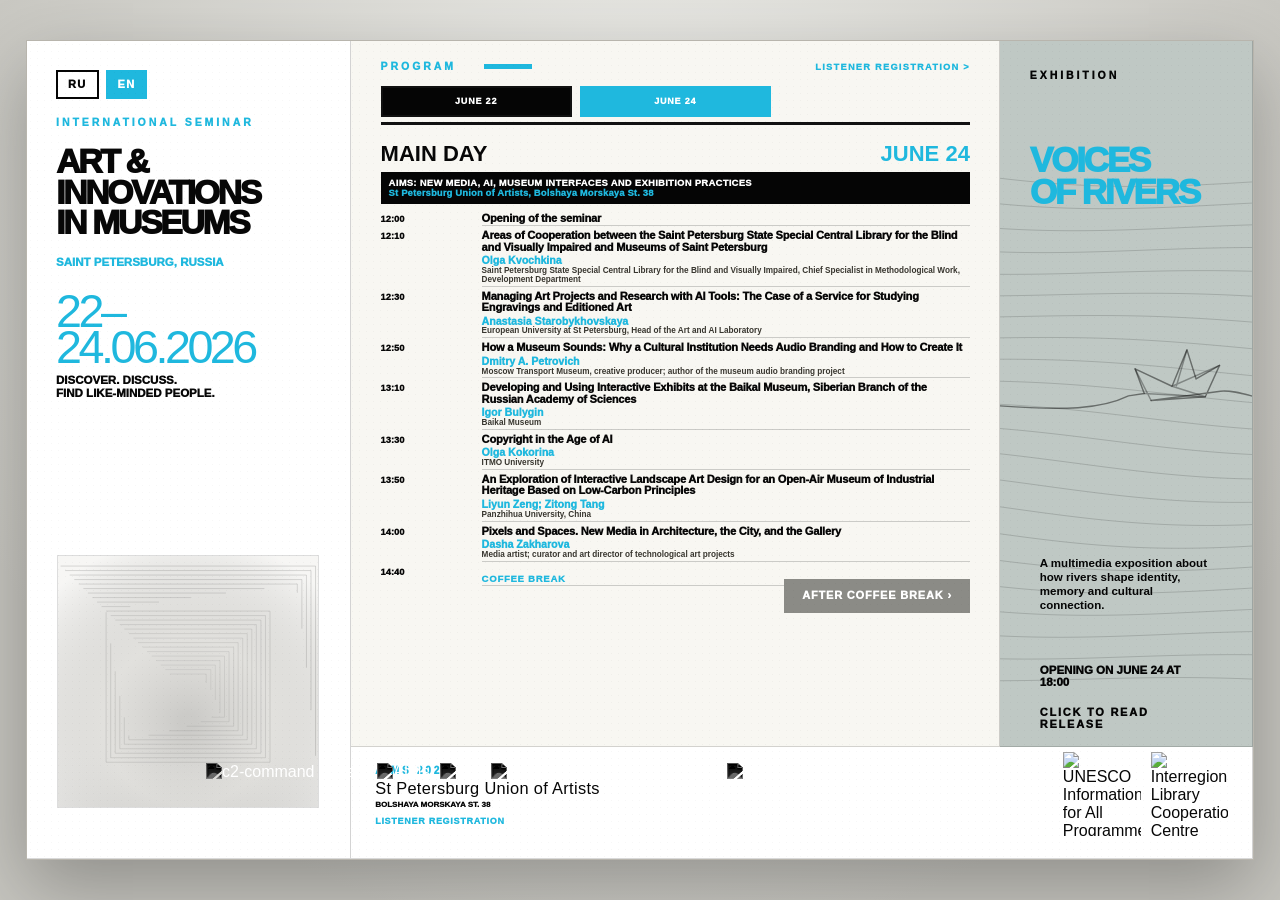
==== commit 8ecc24dc: "Add files via upload" ====
--- a/AIMs-2026_program_spb.html
+++ b/AIMs-2026_program_spb.html
@@ -5963,6 +5963,69 @@
   }
 }
 
+
+/* final header duplicate registration and cover home link */
+.coverHomeLink{
+  color:inherit!important;
+  text-decoration:none!important;
+  display:inline-block!important;
+}
+.coverHomeLink:hover{
+  opacity:.86!important;
+}
+
+.programHead{
+  display:flex!important;
+  align-items:center!important;
+  justify-content:space-between!important;
+  gap:18px!important;
+}
+
+.programRegLink{
+  color:var(--red)!important;
+  text-decoration:none!important;
+  font-weight:950!important;
+  font-size:clamp(9px,.72vw,12px)!important;
+  letter-spacing:.14em!important;
+  text-transform:uppercase!important;
+  white-space:nowrap!important;
+}
+.programRegLink:hover{
+  text-decoration:underline!important;
+}
+
+@media(max-width:1212px){
+  .programHead{
+    align-items:flex-start!important;
+    gap:10px!important;
+  }
+  .programRegLink{
+    font-size:11px!important;
+    letter-spacing:.12em!important;
+  }
+}
+
+
+/* final programKicker registration alignment */
+.programKicker{
+  display:flex!important;
+  align-items:center!important;
+  justify-content:space-between!important;
+  gap:18px!important;
+}
+.programKicker .rule{
+  flex:0 0 48px!important;
+}
+.programKicker .programRegLink{
+  margin-left:auto!important;
+}
+@media(max-width:1212px){
+  .programKicker{
+    align-items:flex-start!important;
+    gap:12px!important;
+  }
+}
+
 </style>
 </head>
 <body class="lang-en">
@@ -5974,11 +6037,11 @@
         <button type="button" data-lang-btn="ru">RU</button>
         <button type="button" data-lang-btn="en">EN</button>
       </div>
-      <div class="kicker"><span class="enText">International seminar</span><span class="ruText">Международный семинар</span></div>
+      <a class="coverHomeLink" href="http://aims-seminar.space"><div class="kicker"><span class="enText">International seminar</span><span class="ruText">Международный семинар</span></div>
       <h1 class="title">
         <span class="enText">Art &<br>Innovations<br>in Museums</span>
         <span class="ruText">Искусство и<br>инновации<br>в музеях</span>
-      </h1>
+      </h1></a>
       <div class="meta red" style="margin-top:18px">
         <span class="enText">Saint Petersburg, Russia</span>
         <span class="ruText">Санкт-Петербург, Россия</span>
@@ -5996,7 +6059,7 @@
         <span class="enText">Program</span><span class="ruText">Программа</span>
         <span class="rule"></span>
         
-      </div>
+      <a class="programRegLink" href="https://aim-seminar.timepad.ru/event/3881547/"><span class="enText">Listener registration &gt;</span><span class="ruText">Регистрация слушателей &gt;</span></a></div>
       <div class="dayTabs" role="tablist" aria-label="Program days">
         <button class="dayTab" type="button" data-day="0" aria-label="June 22">
           <span class="enText">June 22</span><span class="ruText">22 июня</span>
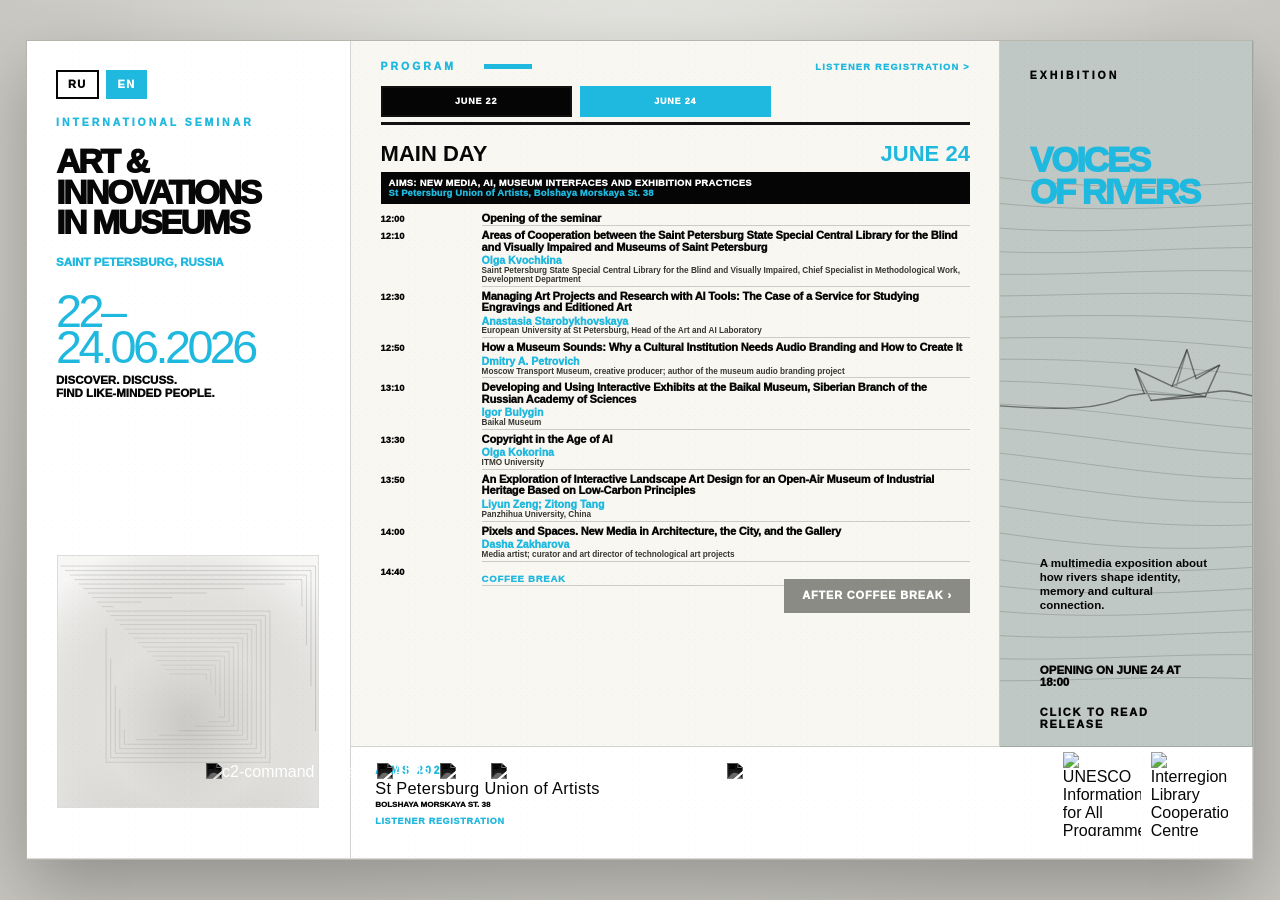
==== commit ca4927b9: "Add files via upload" ====
--- a/AIMs-2026_program_spb.html
+++ b/AIMs-2026_program_spb.html
@@ -6755,53 +6755,20 @@
 
   arrows.forEach(btn => btn.addEventListener("click", () => window.setTimeout(updateArrowLabels, 0)));
 
-  let saved = "en";
-  try{ saved = localStorage.getItem("aims-lang") || "en"; }catch(e){}
-  if(saved !== "ru" && saved !== "en") saved = "en";
-  setLang(saved);
-}
-
-</script>
-
-<script>
-(function(){
   function getPreferredLang(){
-    var langs = (navigator.languages && navigator.languages.length)
+    const langs = (navigator.languages && navigator.languages.length)
       ? navigator.languages
       : [navigator.language || navigator.userLanguage || "en"];
-    var first = String(langs[0] || "en").toLowerCase();
-    return first.indexOf("ru") === 0 ? "ru" : "en";
-  }
-
-  function applyLang(lang, save){
-    lang = lang === "ru" ? "ru" : "en";
-    document.documentElement.lang = lang;
-    document.body.classList.toggle("ru", lang === "ru");
-    document.body.classList.toggle("en", lang === "en");
-
-    document.querySelectorAll("[data-lang]").forEach(function(btn){
-      btn.classList.toggle("active", btn.getAttribute("data-lang") === lang);
-    });
-
-    if (save) {
-      try { localStorage.setItem("aimsLang", lang); } catch(e) {}
-    }
-  }
-
-  document.addEventListener("DOMContentLoaded", function(){
-    var saved = null;
-    try { saved = localStorage.getItem("aimsLang"); } catch(e) {}
-    applyLang(saved || getPreferredLang(), false);
-
-    document.querySelectorAll("[data-lang]").forEach(function(btn){
-      btn.addEventListener("click", function(){
-        applyLang(btn.getAttribute("data-lang"), true);
-      });
-    });
-  });
-
-  window.setLang = function(lang){ applyLang(lang, true); };
-})();
+    const first = String(langs[0] || "en").toLowerCase();
+    return first.startsWith("ru") ? "ru" : "en";
+  }
+
+  let saved = null;
+  try{ saved = localStorage.getItem("aims-lang"); }catch(e){}
+  if(saved !== "ru" && saved !== "en") saved = null;
+  setLang(saved || getPreferredLang());
+}
+
 </script>
 
 </body>
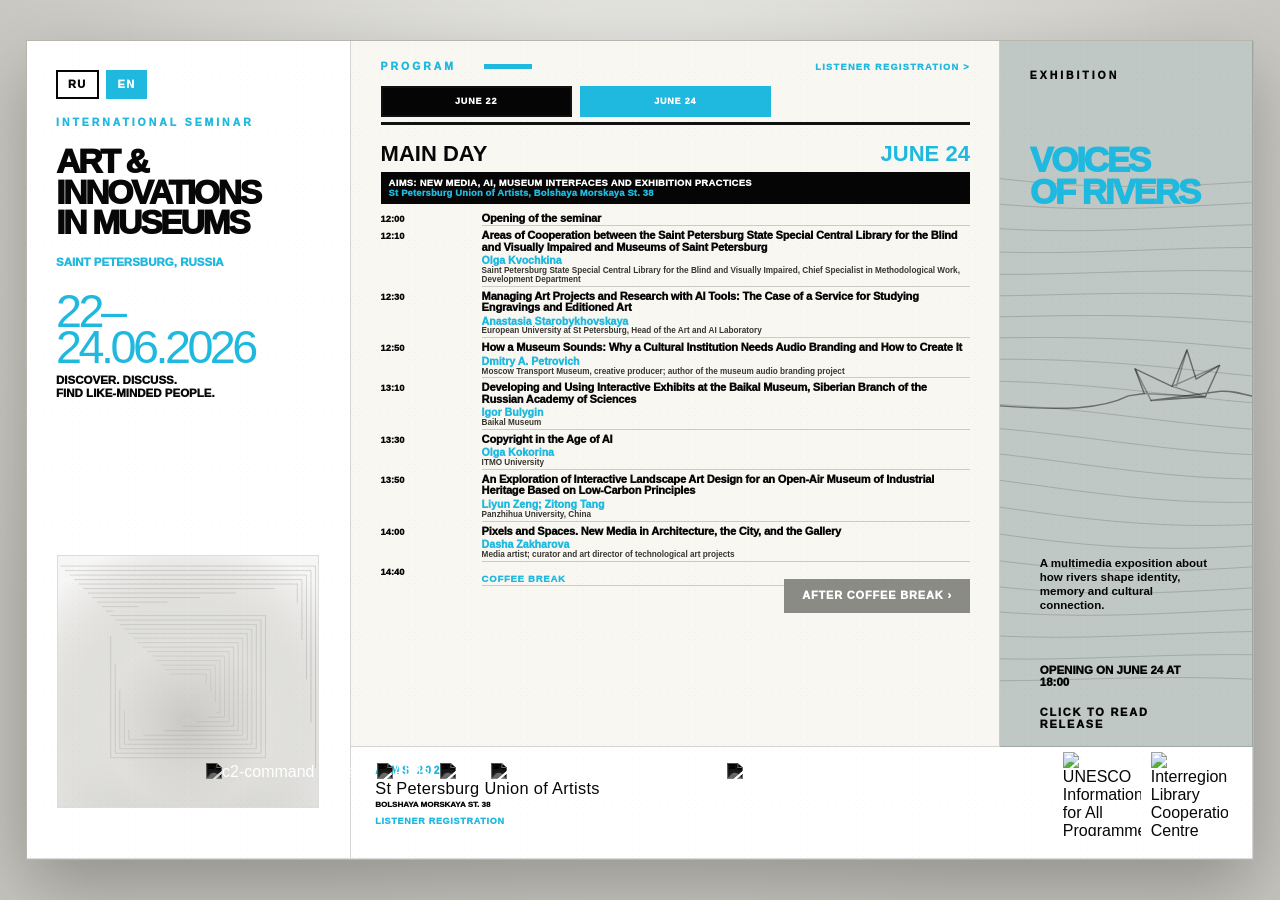
==== commit d7623d1a: "Add files via upload" ====
--- a/AIMs-2026_program_spb.html
+++ b/AIMs-2026_program_spb.html
@@ -6236,15 +6236,19 @@
               <span class="ruText">Кластеризация живописи с использованием визуальной семантики: выявление скрытых связей на музейной карте</span></span>
               <span class="talkSpeaker"><span class="enText">Katarina Čokrlić; Anna Chizhik</span><span class="ruText">Катарина Чокрлич; Анна Чижик</span></span><span class="talkMeta"><span class="enText">Affiliations and roles respectively: c<sup>2</sup>, University of Bologna; curator and exhibition designer / c<sup>2</sup>, Saint Petersburg State University, ITMO University; data scientist and media artist</span><span class="ruText">Аффилиации и роли соответственно: c<sup>2</sup>, Болонский университет; куратор и дизайнер выставок / c<sup>2</sup>, Санкт-Петербургский государственный университет, Университет ИТМО; дата-сайентист и медиахудожник</span></span></div>
             <div class="time">15:50</div>
-            <div class="item talk offline compactTalk"><span class="talkTitle"><span class="enText">Multimedia Technologies in Modern Exhibitions: The Minus-Reception</span><span class="ruText">Мультимедийные технологии в современных экспозициях: минус-приём</span></span><span class="talkSpeaker"><span class="enText">Irina Mamonova</span><span class="ruText">Ирина Мамонова</span></span><span class="talkMeta"><span class="enText">Saint Petersburg State University</span><span class="ruText">Санкт-Петербургский государственный университет, куратор</span></span></div>
+            <div class="item talk offline compactTalk"><span class="talkTitle">
+              <span class="enText">Multimedia Technologies in Modern Exhibitions: The Minus-Reception</span>
+              <span class="ruText">Мультимедийные технологии в современных экспозициях: минус-приём</span></span>
+              <span class="talkSpeaker"><span class="enText">Irina Mamonova</span><span class="ruText">Ирина Мамонова</span></span>
+              <span class="talkMeta"><span class="enText">Saint Petersburg State University, curator</span><span class="ruText">Санкт-Петербургский государственный университет, куратор</span></span></div>
 
 
             <div class="time">16:00</div>
             <div class="item talk offline compactTalk">
-              <span class="talkTitle"><span class="enText">On Approaches to Exhibition Design: Narrative, Scenography, and Visitor Interaction</span>
-              <span class="ruText">О подходах к созданию выставок: нарратив, сценография, взаимодействие с посетителями</span></span><span class="talkSpeaker">
+              <span class="talkTitle"><span class="enText">Exhibitions in Transitional Spaces: Narrative, Scenography, and Visitor Interaction</span>
+              <span class="ruText">Выставки в транзитных пространствах: нарратив, сценография, взаимодействие с посетителями</span></span><span class="talkSpeaker">
                 <span class="enText">Alexander Khramtsov</span><span class="ruText">Александр Храмцов</span></span><span class="talkMeta">
-                  <span class="enText">Stage Designer, Senior Lecturer at the Russian State Institute of Performing Arts</span><span class="ruText">художник-постановщик; Российский государственный сценических искусств, старший преподаватель </span></span></div>
+                  <span class="enText">Stage Designer; Russian State Institute of Performing Arts, Senior Lecturer at the Faculty of Stage Design and Theatre Technology</span><span class="ruText">художник-постановщик; Российский государственный институт сценических искусств, старший преподаватель факультета сценографии и театральной технологии</span></span></div>
 
             <div class="time">16:20</div>
             <div class="item talk offline compactTalk"><span class="talkTitle"><span class="enText">Scenography in Theatre and Museum: Space, Image and the Dramaturgy of Display</span><span class="ruText">Сценография в театре и музее: пространство, образ и драматургия показа</span></span><span class="talkSpeaker"><span class="enText">Public talk, guest Marina Azizyan, theatre and film artist, painter and graphic artist</span><span class="ruText">Public talk, гость Марина Азизян, художник театра и кино, живописец, график</span></span></div>
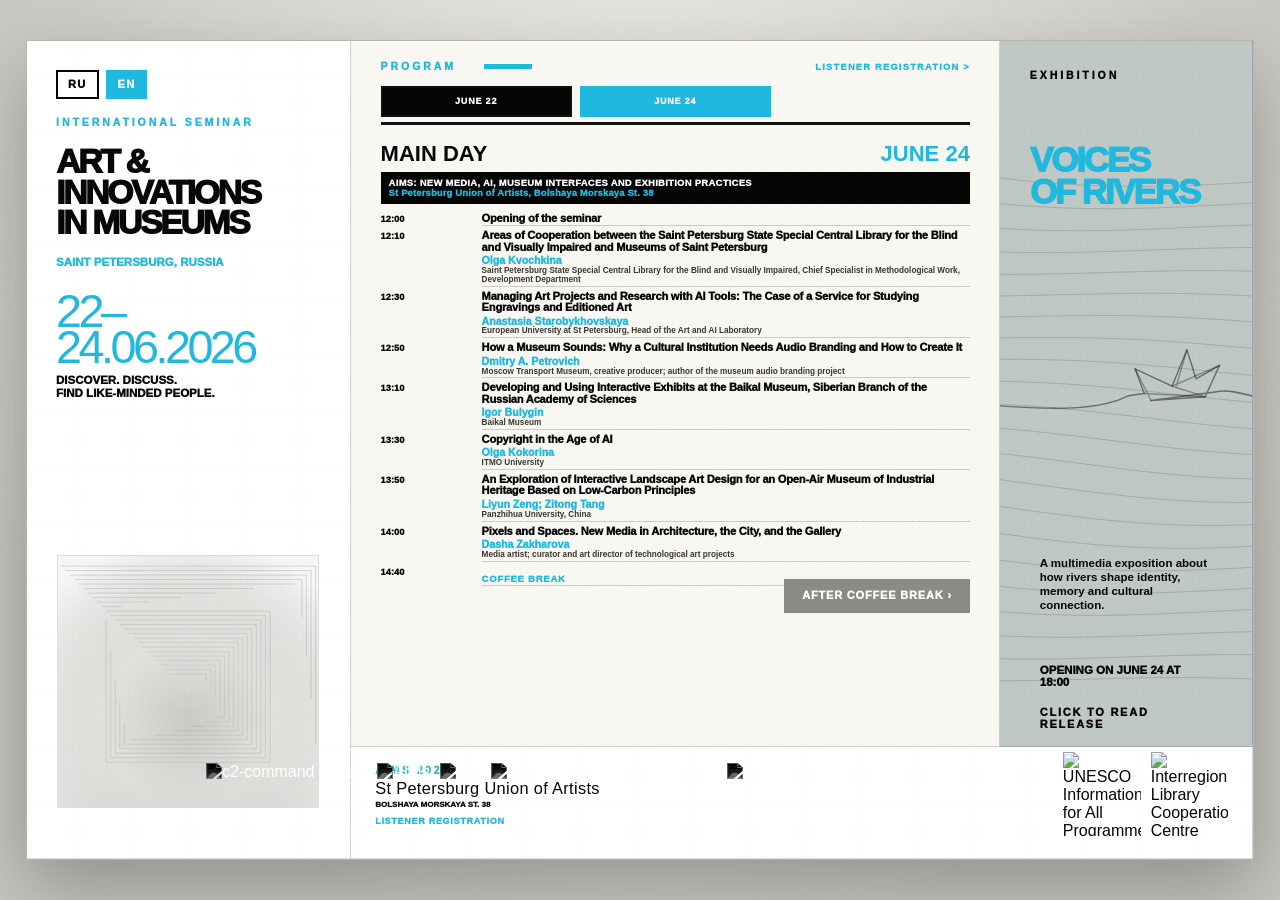
==== commit 704688fd: "Add files via upload" ====
--- a/AIMs-2026_program_spb.html
+++ b/AIMs-2026_program_spb.html
@@ -6080,7 +6080,7 @@
               <span class="enText">AIMs × CompLing Joint Session: Language, AI and Cultural Heritage<br><span class="bannerAddress">ITMO University, Lomonosova 9</span></span>
               <span class="ruText">Совместная сессия AIMs × CompLing: язык, ИИ и культурное наследие<br><span class="bannerAddress">Университет ИТМО, Ломоносова, 9</span></span>
             </div>
-            <div class="time">12:00</div>
+            <div class="time">12:30</div>
             <div class="item talk offline">
               <span class="talkTitle">
                 <span class="enText">IDOS_ARTS: International Institutions’ Hub on Digital Technology in Visual and Performing Arts</span>
@@ -6091,7 +6091,7 @@
               <span class="ruText">Римский университет Тор Вергата; директор международного исследовательского центра IDOS_ARTS; Италия</span></span>
             </div>
 
-            <div class="time">12:45</div>
+            <div class="time">13:00</div>
             <div class="item talk offline">
               <span class="talkTitle">
                 <span class="enText">Applied Linguistics at the Crossroads: Scope, Limitations, and Contemporary Challenges</span>
@@ -6102,7 +6102,7 @@
               <span class="ruText">филологический факультет Белградского университета; доктор лингвистических наук, профессор; Сербия</span></span>
             </div>
 
-            <div class="time">13:05</div>
+            <div class="time">13:20</div>
             <div class="item talk offline">
               <span class="talkTitle">
                 <span class="enText">Balkan Museum Narratives as Seen by Russian-Speaking Audiences: Russia, Cultural Memory, and Interpretive Routes in Serbian, Bosnian, and Montenegrin Museums</span>
@@ -6114,29 +6114,7 @@
                 <span class="ruText">проект «Закрома и закоулки»; кандидат политических наук, исследователь культурного наследия Балкан; преподаватель FLAS; Черногория</span></span>
             </div>
 
-            <div class="time">13:20</div>
-            <div class="item talk offline">
-              <span class="talkTitle">
-                <span class="enText">Attention to Structure: Interpretable Clustering of Noisy Short-Form Social Media Discourse with Emotion Analysis (AIDA Framework)</span>
-                <span class="ruText">Фреймворк AIDA: анализ дискурсов о искусственном интеллекте в социальных сетях на основе выявления тематических паттернов и эмоциональной окраски</span>
-              </span>
-              <span class="talkSpeaker"><span class="enText">Anna Chizhik</span>
-              <span class="ruText">Анна Чижик</span></span><span class="talkMeta">
-                <span class="enText">Saint Petersburg State University; ITMO University; PhD in Cultural Studies, Associate Professor, Senior Research Fellow; Russia</span>
-                <span class="ruText">Санкт-Петербургский государственный университет; Университет ИТМО; кандидат культурологии, доцент, старший научный сотрудник; Россия</span></span>
-            </div>
-
-            <div class="time">13:30</div>
-            <div class="item talk offline">
-              <span class="talkTitle">
-                <span class="enText">Creating Audio Descriptions of Exhibits with a Language Model</span>
-                <span class="ruText">Создание тифлоописаний экспонатов с помощью языковой модели</span>
-              </span>
-              <span class="talkSpeaker"><span class="enText">Zoya Vilis, Irina Shmakova, Ulyana Mansurova</span><span class="ruText">Зоя Вилис, Ирина Шмакова, Ульяна Мансурова</span></span>
-              <span class="talkMeta"><span class="enText">ITMO University; Russia</span><span class="ruText">Университет ИТМО; Россия</span></span>
-            </div>
-
-            <div class="time">13:45</div>
+            <div class="time">13:35</div>
             <div class="item talk offline">
               <span class="talkTitle">
                 <span class="enText">The Impact of Artificial Intelligence on the Media Industry</span>
@@ -6152,6 +6130,30 @@
               </span>
             </div>
 
+            <div class="time">13:55</div>
+            <div class="item talk offline">
+              <span class="talkTitle">
+                <span class="enText">Creating Audio Descriptions of Exhibits with a Language Model</span>
+                <span class="ruText">Создание тифлоописаний экспонатов с помощью языковой модели</span>
+              </span>
+              <span class="talkSpeaker"><span class="enText">Zoya Vilis, Irina Shmakova, Ulyana Mansurova</span><span class="ruText">Зоя Вилис, Ирина Шмакова, Ульяна Мансурова</span></span>
+              <span class="talkMeta"><span class="enText">ITMO University; Russia</span><span class="ruText">Университет ИТМО; Россия</span></span>
+            </div>
+
+            <div class="time">14:10</div>
+            <div class="item talk offline">
+              <span class="talkTitle">
+                <span class="enText">Attention to Structure: Interpretable Clustering of Noisy Short-Form Social Media Discourse with Emotion Analysis (AIDA Framework)</span>
+                <span class="ruText">Фреймворк AIDA: анализ дискурсов о искусственном интеллекте в социальных сетях на основе выявления тематических паттернов и эмоциональной окраски</span>
+              </span>
+              <span class="talkSpeaker"><span class="enText">Anna Chizhik</span>
+              <span class="ruText">Анна Чижик</span></span><span class="talkMeta">
+                <span class="enText">Saint Petersburg State University; ITMO University; PhD in Cultural Studies, Associate Professor, Senior Research Fellow; Russia</span>
+                <span class="ruText">Санкт-Петербургский государственный университет; Университет ИТМО; кандидат культурологии, доцент, старший научный сотрудник; Россия</span></span>
+            </div>
+
+           
+
           </div>
         </div>
 
@@ -6177,7 +6179,7 @@
             <div class="item talk offline compactTalk"><span class="talkTitle"><span class="enText">Managing Art Projects and Research with AI Tools: The Case of a Service for Studying Engravings and Editioned Art</span><span class="ruText">Особенности ведения проектов и исследований в области искусства с применением инструментов ИИ на примере сервиса по изучению гравюр и тиражируемого искусства</span></span><span class="talkSpeaker"><span class="enText">Anastasia Starobykhovskaya</span><span class="ruText">Анастасия Старобыховская</span></span><span class="talkMeta"><span class="enText">European University at St Petersburg, Head of the Art and AI Laboratory</span><span class="ruText">Европейский университет в Санкт-Петербурге, руководитель Лаборатории «Искусство и ИИ»</span></span></div>
 
             <div class="time">12:50</div>
-            <div class="item talk offline compactTalk"><span class="talkTitle"><span class="enText">How a Museum Sounds: Why a Cultural Institution Needs Audio Branding and How to Create It</span><span class="ruText">Как звучит музей: зачем культурной институции аудиобрендинг и как его создавать?</span></span><span class="talkSpeaker"><span class="enText">Dmitry A. Petrovich</span><span class="ruText">Дмитрий А. Петрович</span></span><span class="talkMeta"><span class="enText">Moscow Transport Museum, creative producer; author of the museum audio branding project</span><span class="ruText">Музей Транспорта Москвы, креативный продюсер; автор проекта аудиобрендинга музея</span></span></div>
+            <div class="item talk offline compactTalk"><span class="talkTitle"><span class="enText">How a Museum Sounds: Why a Cultural Institution Needs Audio Branding and How to Create It</span><span class="ruText">Как звучит музей: зачем культурной институции аудиобрендинг и как его создавать?</span></span><span class="talkSpeaker"><span class="enText">Dmitry A. Petrovich</span><span class="ruText">Дима Петрович</span></span><span class="talkMeta"><span class="enText">Moscow Transport Museum, creative producer; author of the museum audio branding project</span><span class="ruText">Музей Транспорта Москвы, креативный продюсер; автор проекта аудиобрендинга музея</span></span></div>
 
             <div class="time">13:10</div>
             <div class="item talk offline compactTalk"><span class="talkTitle"><span class="enText">Developing and Using Interactive Exhibits at the Baikal Museum, Siberian Branch of the Russian Academy of Sciences</span><span class="ruText">Практика разработки и использования интерактивных экспонатов в Байкальском музее СО РАН</span></span><span class="talkSpeaker"><span class="enText">Igor Bulygin</span><span class="ruText">Игорь Булыгин</span></span><span class="talkMeta"><span class="enText">Baikal Museum</span><span class="ruText">Байкальский музей</span></span></div>
